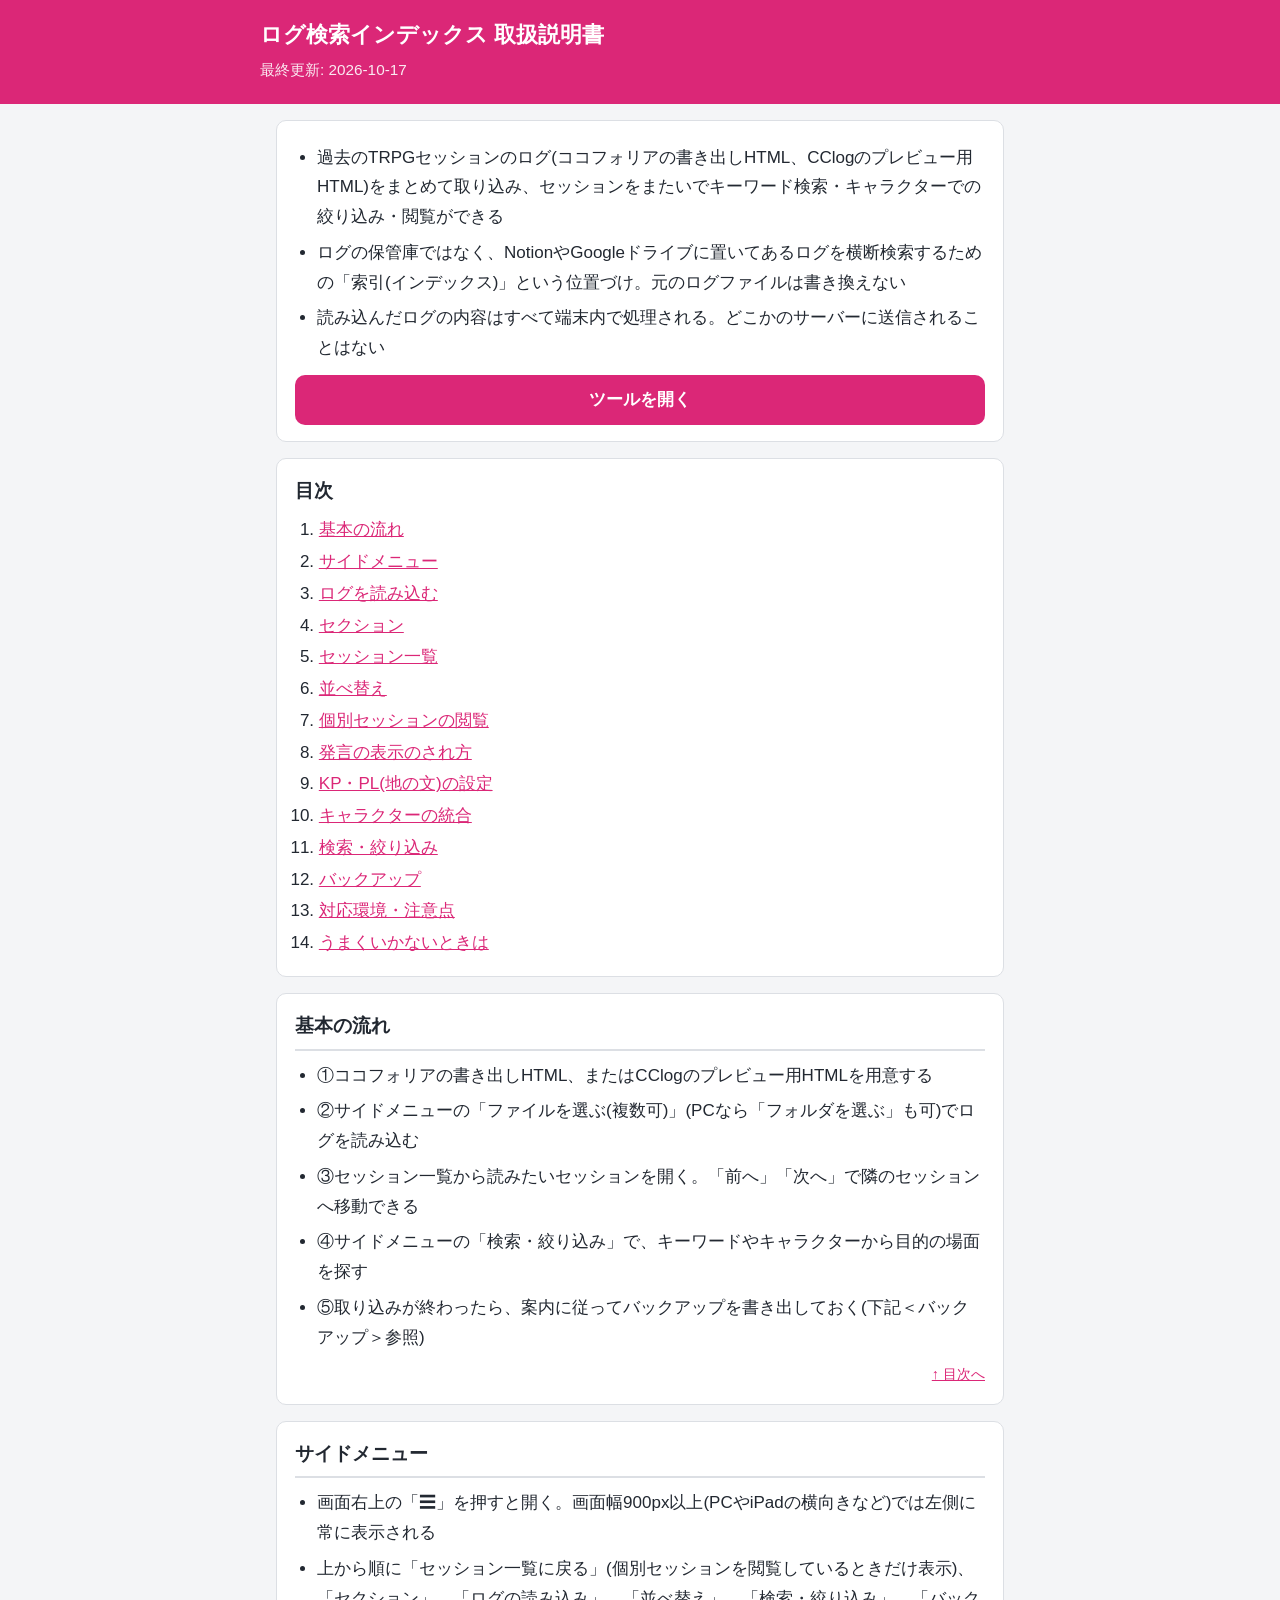
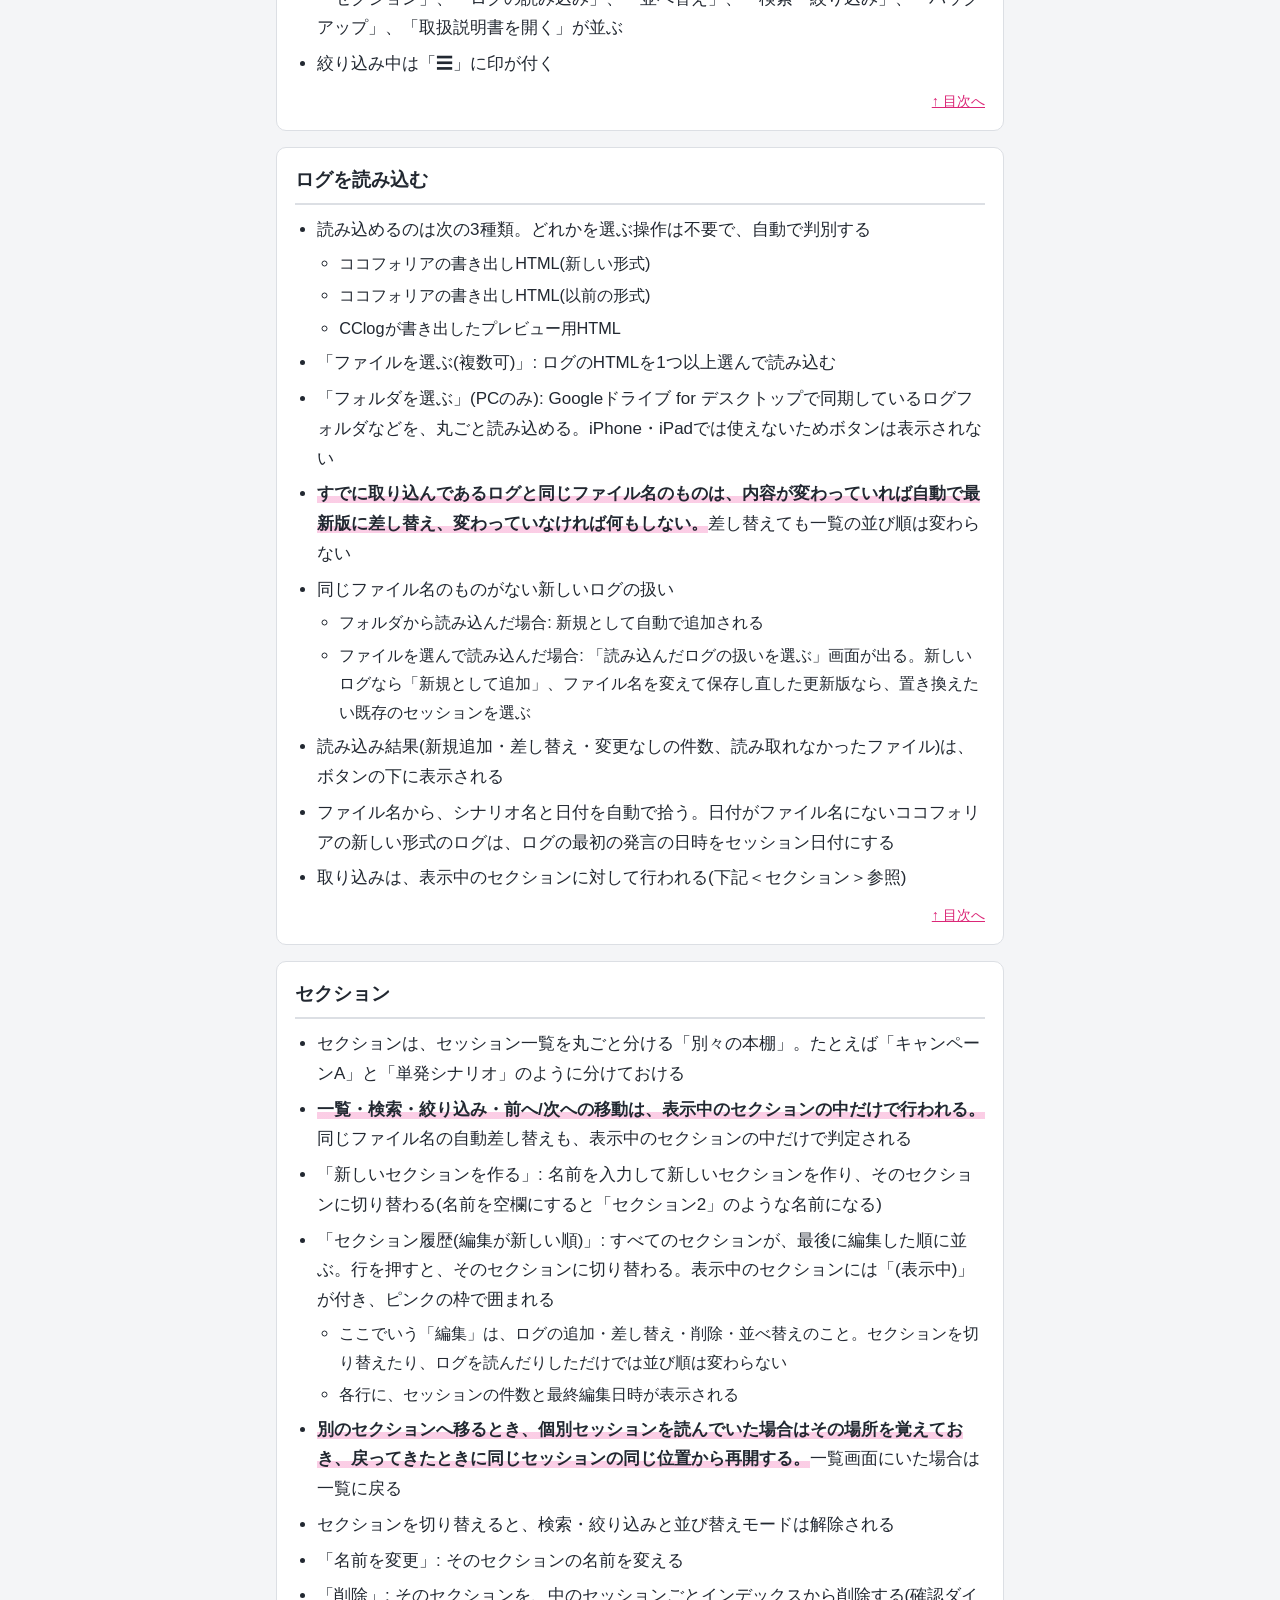
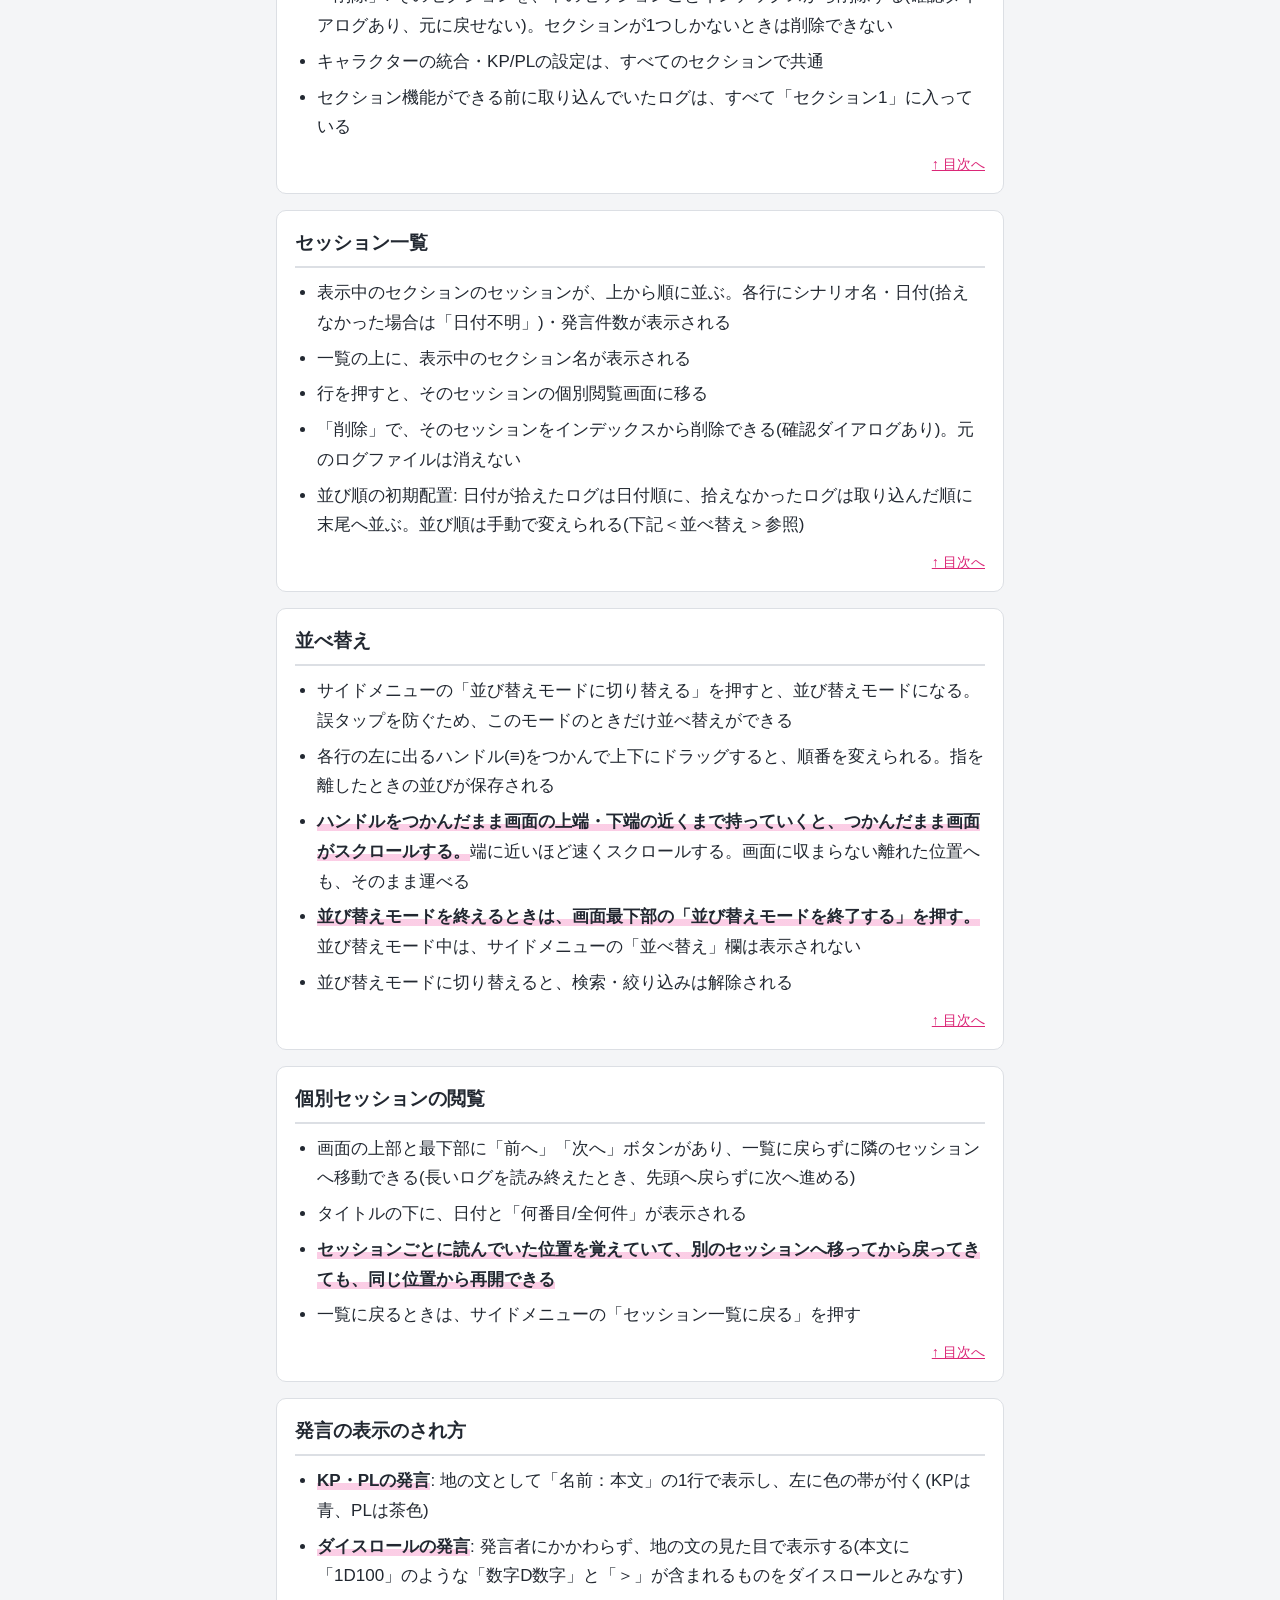
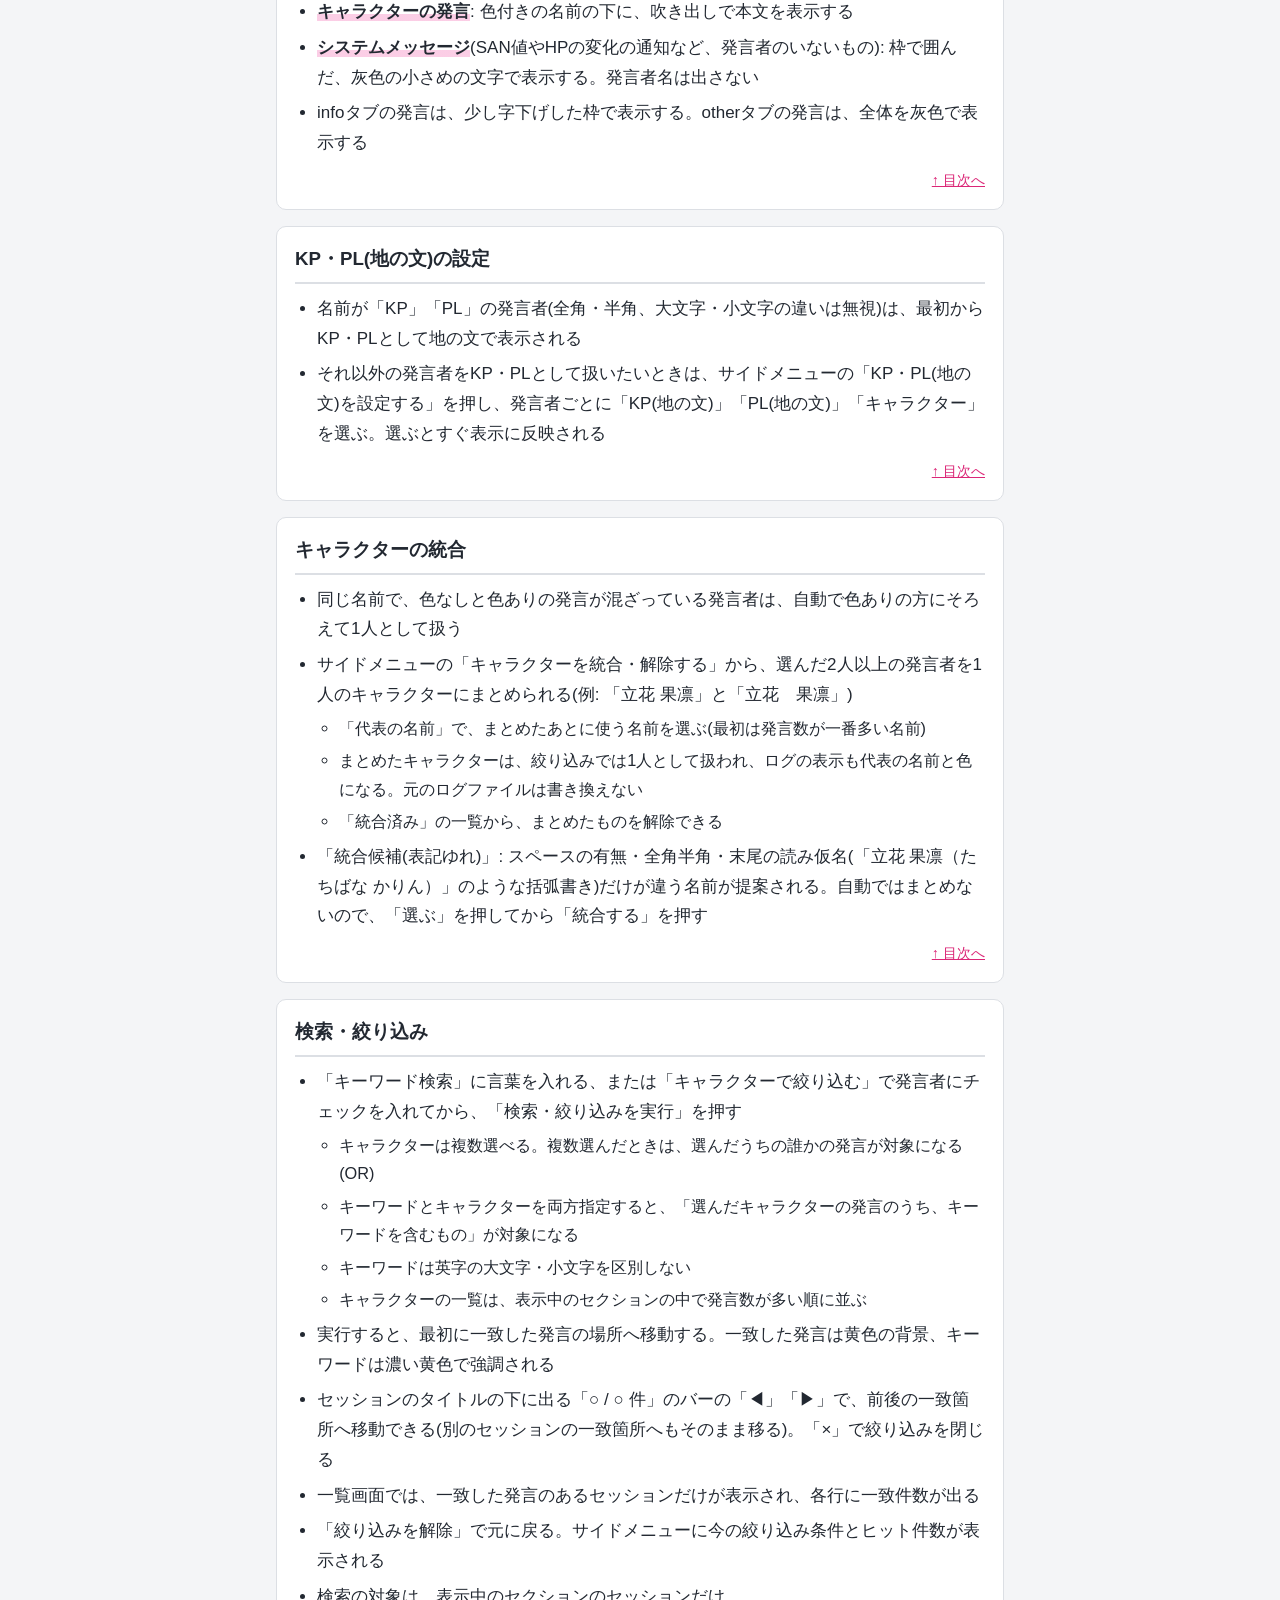
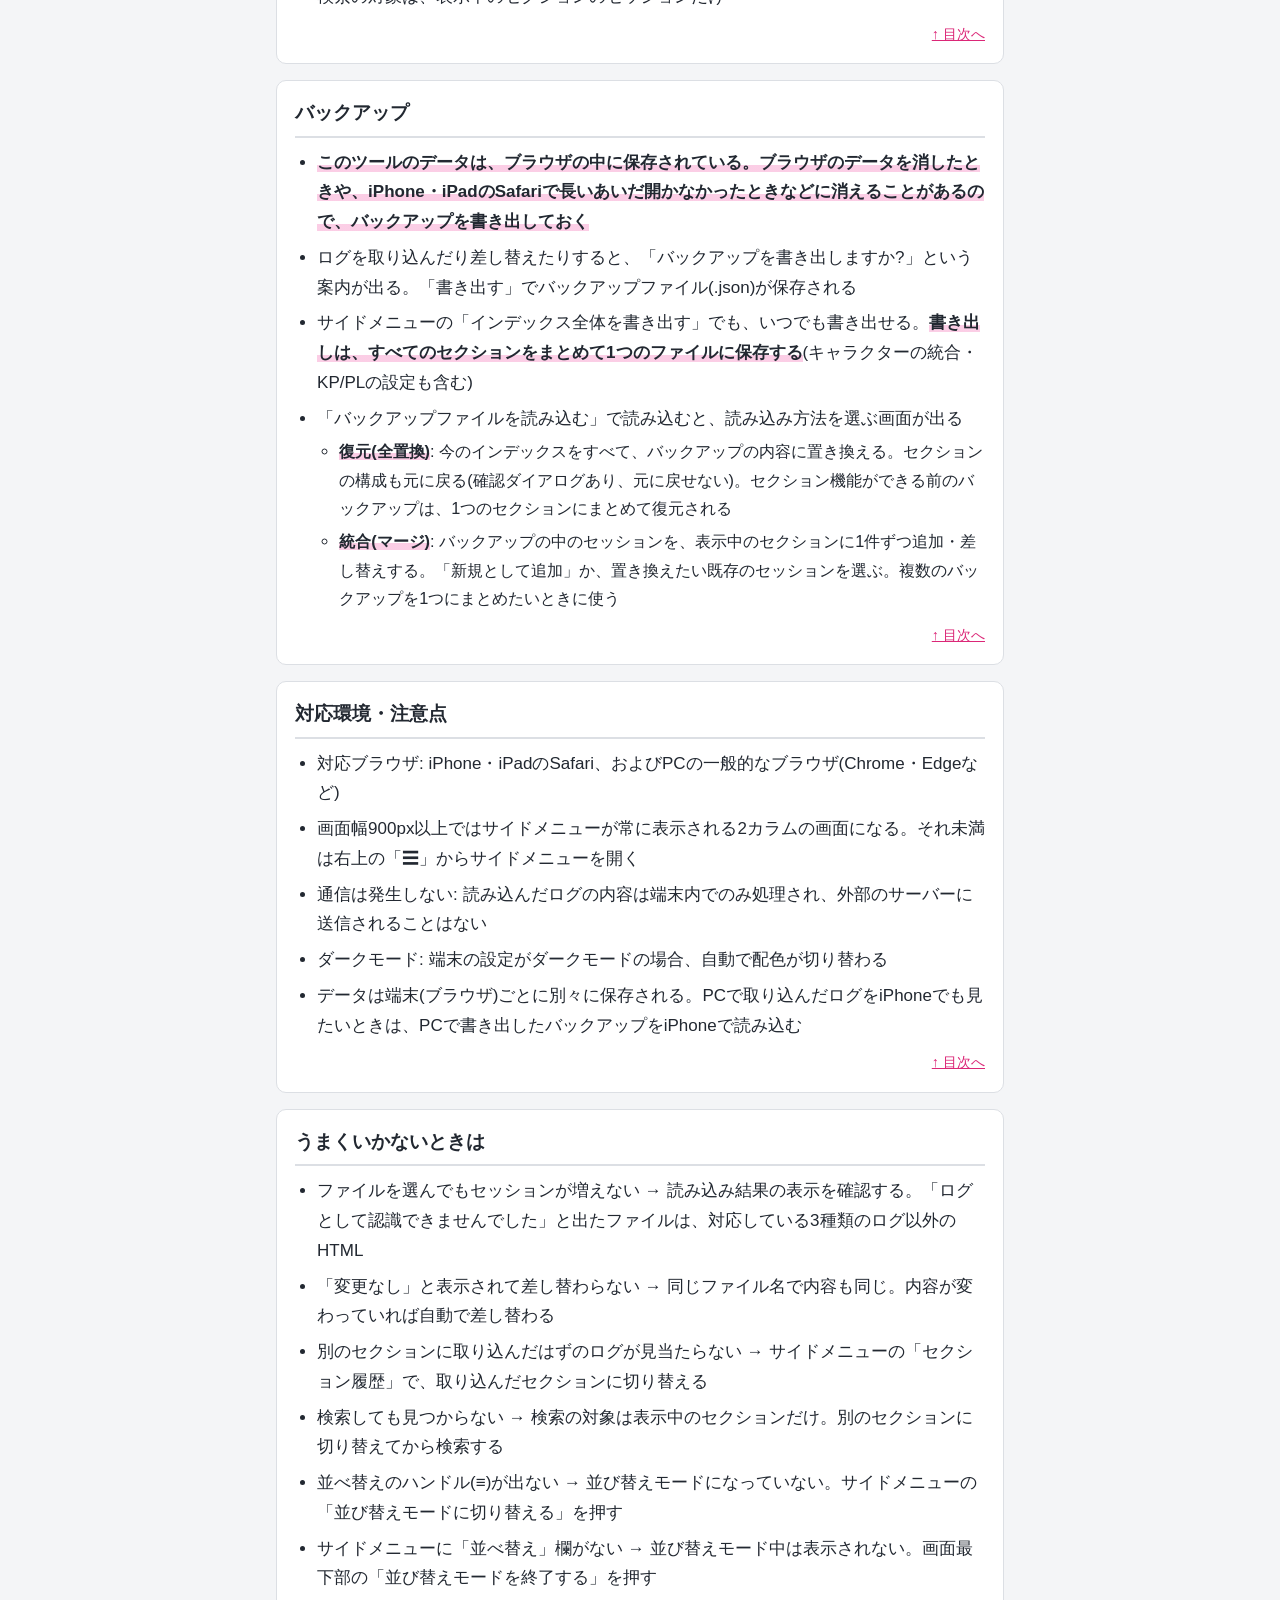
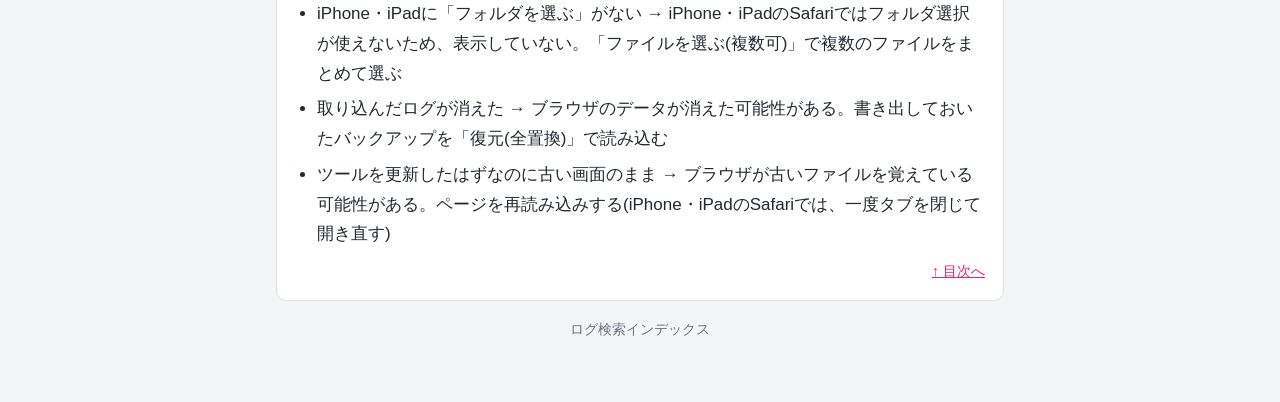
==== manual.html @ 2b106a30 "取扱説明書（manual.html）を追加しサイドメニュー最下部にリンク、ファイル選択ボタンをピンクに、並び替えのドラッグ中自動スクロールと最下部の終了ボタンを追加 Co-Authored-By: C" ====
<!DOCTYPE html>
<html lang="ja">
<head>
<meta charset="UTF-8" />
<meta name="viewport" content="width=device-width, initial-scale=1.0" />
<meta http-equiv="Content-Security-Policy" content="default-src 'none'; style-src 'unsafe-inline'; img-src 'self'; base-uri 'none'; form-action 'none'" />
<title>ログ検索インデックス 取扱説明書</title>
<style>
:root {
  --color-bg: #f4f5f7;
  --color-surface: #ffffff;
  --color-border: #dcdfe4;
  --color-text: #222831;
  --color-text-sub: #6b7280;
  --color-primary: #db2777;
  --color-code-bg: #eef0f3;
  --radius: 10px;
  font-size: 17px;
}
@media (prefers-color-scheme: dark) {
  :root {
    --color-bg: #16181d;
    --color-surface: #1f2229;
    --color-border: #33363d;
    --color-text: #e7e9ee;
    --color-text-sub: #9aa0aa;
    --color-primary: #f472b6;
    --color-code-bg: #2a2d35;
  }
  .app-header { background: #9d174d; }
  .open-tool { background: #be185d; }
}
* { box-sizing: border-box; }
html { scroll-behavior: smooth; }
body {
  margin: 0;
  background: var(--color-bg);
  color: var(--color-text);
  font-family: -apple-system, BlinkMacSystemFont, "Hiragino Sans", "Yu Gothic UI", sans-serif;
  line-height: 1.75;
  -webkit-text-size-adjust: 100%;
}
.app-header { background: #db2777; color: #fff; padding: 20px 16px; }
.app-header__inner { max-width: 760px; margin: 0 auto; }
.app-header h1 { margin: 0; font-size: 1.3rem; line-height: 1.4; }
.app-header p { margin: 6px 0 0; font-size: 0.9rem; opacity: 0.9; }
main { max-width: 760px; margin: 0 auto; padding: 16px 16px 60px; }
.card {
  background: var(--color-surface);
  border: 1px solid var(--color-border);
  border-radius: var(--radius);
  padding: 16px 18px;
  margin-bottom: 16px;
}
.open-tool {
  display: flex; align-items: center; justify-content: center;
  min-height: 48px; margin-top: 12px; padding: 10px 16px;
  border-radius: var(--radius); background: #db2777; color: #fff;
  font-weight: 600; text-decoration: none;
}
.toc h2, .sec h2 { margin: 0 0 8px; font-size: 1.1rem; }
.toc ol { margin: 0; padding-left: 1.4em; }
.toc li { margin: 2px 0; }
.sec { scroll-margin-top: 12px; }
.sec h2 { padding-bottom: 6px; border-bottom: 2px solid var(--color-border); margin-bottom: 10px; }
ul { margin: 0; padding-left: 1.3em; }
li { margin: 6px 0; }
li li { margin: 4px 0; font-size: 0.96em; }
p { margin: 0 0 8px; }
a { color: var(--color-primary); word-break: break-all; }
strong { background: linear-gradient(transparent 62%, rgba(244, 114, 182, 0.35) 62%); }
.to-top { display: block; text-align: right; font-size: 0.85rem; margin-top: 10px; }
footer { text-align: center; color: var(--color-text-sub); font-size: 0.82rem; }
</style>
</head>
<body>

<header class="app-header">
  <div class="app-header__inner">
    <h1>ログ検索インデックス 取扱説明書</h1>
    <p>最終更新: 2026-10-17</p>
  </div>
</header>

<main id="top">
  <div class="card">
    <ul><li>過去のTRPGセッションのログ(ココフォリアの書き出しHTML、CClogのプレビュー用HTML)をまとめて取り込み、セッションをまたいでキーワード検索・キャラクターでの絞り込み・閲覧ができる</li><li>ログの保管庫ではなく、NotionやGoogleドライブに置いてあるログを横断検索するための「索引(インデックス)」という位置づけ。元のログファイルは書き換えない</li><li>読み込んだログの内容はすべて端末内で処理される。どこかのサーバーに送信されることはない</li></ul>
    <a class="open-tool" href="./">ツールを開く</a>
  </div>

  <nav class="card toc" aria-label="目次">
    <h2>目次</h2>
    <ol><li><a href="#sec-1">基本の流れ</a></li><li><a href="#sec-2">サイドメニュー</a></li><li><a href="#sec-3">ログを読み込む</a></li><li><a href="#sec-4">セクション</a></li><li><a href="#sec-5">セッション一覧</a></li><li><a href="#sec-6">並べ替え</a></li><li><a href="#sec-7">個別セッションの閲覧</a></li><li><a href="#sec-8">発言の表示のされ方</a></li><li><a href="#sec-9">KP・PL(地の文)の設定</a></li><li><a href="#sec-10">キャラクターの統合</a></li><li><a href="#sec-11">検索・絞り込み</a></li><li><a href="#sec-12">バックアップ</a></li><li><a href="#sec-13">対応環境・注意点</a></li><li><a href="#sec-14">うまくいかないときは</a></li></ol>
  </nav>

  <section class="card sec" id="sec-1"><h2>基本の流れ</h2><ul><li>①ココフォリアの書き出しHTML、またはCClogのプレビュー用HTMLを用意する</li><li>②サイドメニューの「ファイルを選ぶ(複数可)」(PCなら「フォルダを選ぶ」も可)でログを読み込む</li><li>③セッション一覧から読みたいセッションを開く。「前へ」「次へ」で隣のセッションへ移動できる</li><li>④サイドメニューの「検索・絞り込み」で、キーワードやキャラクターから目的の場面を探す</li><li>⑤取り込みが終わったら、案内に従ってバックアップを書き出しておく(下記＜バックアップ＞参照)</li></ul><a class="to-top" href="#top">↑ 目次へ</a></section>
<section class="card sec" id="sec-2"><h2>サイドメニュー</h2><ul><li>画面右上の「☰」を押すと開く。画面幅900px以上(PCやiPadの横向きなど)では左側に常に表示される</li><li>上から順に「セッション一覧に戻る」(個別セッションを閲覧しているときだけ表示)、「セクション」、「ログの読み込み」、「並べ替え」、「検索・絞り込み」、「バックアップ」、「取扱説明書を開く」が並ぶ</li><li>絞り込み中は「☰」に印が付く</li></ul><a class="to-top" href="#top">↑ 目次へ</a></section>
<section class="card sec" id="sec-3"><h2>ログを読み込む</h2><ul><li>読み込めるのは次の3種類。どれかを選ぶ操作は不要で、自動で判別する<ul><li>ココフォリアの書き出しHTML(新しい形式)</li><li>ココフォリアの書き出しHTML(以前の形式)</li><li>CClogが書き出したプレビュー用HTML</li></ul></li><li>「ファイルを選ぶ(複数可)」: ログのHTMLを1つ以上選んで読み込む</li><li>「フォルダを選ぶ」(PCのみ): Googleドライブ for デスクトップで同期しているログフォルダなどを、丸ごと読み込める。iPhone・iPadでは使えないためボタンは表示されない</li><li><strong>すでに取り込んであるログと同じファイル名のものは、内容が変わっていれば自動で最新版に差し替え、変わっていなければ何もしない。</strong>差し替えても一覧の並び順は変わらない</li><li>同じファイル名のものがない新しいログの扱い<ul><li>フォルダから読み込んだ場合: 新規として自動で追加される</li><li>ファイルを選んで読み込んだ場合: 「読み込んだログの扱いを選ぶ」画面が出る。新しいログなら「新規として追加」、ファイル名を変えて保存し直した更新版なら、置き換えたい既存のセッションを選ぶ</li></ul></li><li>読み込み結果(新規追加・差し替え・変更なしの件数、読み取れなかったファイル)は、ボタンの下に表示される</li><li>ファイル名から、シナリオ名と日付を自動で拾う。日付がファイル名にないココフォリアの新しい形式のログは、ログの最初の発言の日時をセッション日付にする</li><li>取り込みは、表示中のセクションに対して行われる(下記＜セクション＞参照)</li></ul><a class="to-top" href="#top">↑ 目次へ</a></section>
<section class="card sec" id="sec-4"><h2>セクション</h2><ul><li>セクションは、セッション一覧を丸ごと分ける「別々の本棚」。たとえば「キャンペーンA」と「単発シナリオ」のように分けておける</li><li><strong>一覧・検索・絞り込み・前へ/次への移動は、表示中のセクションの中だけで行われる。</strong>同じファイル名の自動差し替えも、表示中のセクションの中だけで判定される</li><li>「新しいセクションを作る」: 名前を入力して新しいセクションを作り、そのセクションに切り替わる(名前を空欄にすると「セクション2」のような名前になる)</li><li>「セクション履歴(編集が新しい順)」: すべてのセクションが、最後に編集した順に並ぶ。行を押すと、そのセクションに切り替わる。表示中のセクションには「(表示中)」が付き、ピンクの枠で囲まれる<ul><li>ここでいう「編集」は、ログの追加・差し替え・削除・並べ替えのこと。セクションを切り替えたり、ログを読んだりしただけでは並び順は変わらない</li><li>各行に、セッションの件数と最終編集日時が表示される</li></ul></li><li><strong>別のセクションへ移るとき、個別セッションを読んでいた場合はその場所を覚えておき、戻ってきたときに同じセッションの同じ位置から再開する。</strong>一覧画面にいた場合は一覧に戻る</li><li>セクションを切り替えると、検索・絞り込みと並び替えモードは解除される</li><li>「名前を変更」: そのセクションの名前を変える</li><li>「削除」: そのセクションを、中のセッションごとインデックスから削除する(確認ダイアログあり、元に戻せない)。セクションが1つしかないときは削除できない</li><li>キャラクターの統合・KP/PLの設定は、すべてのセクションで共通</li><li>セクション機能ができる前に取り込んでいたログは、すべて「セクション1」に入っている</li></ul><a class="to-top" href="#top">↑ 目次へ</a></section>
<section class="card sec" id="sec-5"><h2>セッション一覧</h2><ul><li>表示中のセクションのセッションが、上から順に並ぶ。各行にシナリオ名・日付(拾えなかった場合は「日付不明」)・発言件数が表示される</li><li>一覧の上に、表示中のセクション名が表示される</li><li>行を押すと、そのセッションの個別閲覧画面に移る</li><li>「削除」で、そのセッションをインデックスから削除できる(確認ダイアログあり)。元のログファイルは消えない</li><li>並び順の初期配置: 日付が拾えたログは日付順に、拾えなかったログは取り込んだ順に末尾へ並ぶ。並び順は手動で変えられる(下記＜並べ替え＞参照)</li></ul><a class="to-top" href="#top">↑ 目次へ</a></section>
<section class="card sec" id="sec-6"><h2>並べ替え</h2><ul><li>サイドメニューの「並び替えモードに切り替える」を押すと、並び替えモードになる。誤タップを防ぐため、このモードのときだけ並べ替えができる</li><li>各行の左に出るハンドル(≡)をつかんで上下にドラッグすると、順番を変えられる。指を離したときの並びが保存される</li><li><strong>ハンドルをつかんだまま画面の上端・下端の近くまで持っていくと、つかんだまま画面がスクロールする。</strong>端に近いほど速くスクロールする。画面に収まらない離れた位置へも、そのまま運べる</li><li><strong>並び替えモードを終えるときは、画面最下部の「並び替えモードを終了する」を押す。</strong>並び替えモード中は、サイドメニューの「並べ替え」欄は表示されない</li><li>並び替えモードに切り替えると、検索・絞り込みは解除される</li></ul><a class="to-top" href="#top">↑ 目次へ</a></section>
<section class="card sec" id="sec-7"><h2>個別セッションの閲覧</h2><ul><li>画面の上部と最下部に「前へ」「次へ」ボタンがあり、一覧に戻らずに隣のセッションへ移動できる(長いログを読み終えたとき、先頭へ戻らずに次へ進める)</li><li>タイトルの下に、日付と「何番目/全何件」が表示される</li><li><strong>セッションごとに読んでいた位置を覚えていて、別のセッションへ移ってから戻ってきても、同じ位置から再開できる</strong></li><li>一覧に戻るときは、サイドメニューの「セッション一覧に戻る」を押す</li></ul><a class="to-top" href="#top">↑ 目次へ</a></section>
<section class="card sec" id="sec-8"><h2>発言の表示のされ方</h2><ul><li><strong>KP・PLの発言</strong>: 地の文として「名前：本文」の1行で表示し、左に色の帯が付く(KPは青、PLは茶色)</li><li><strong>ダイスロールの発言</strong>: 発言者にかかわらず、地の文の見た目で表示する(本文に「1D100」のような「数字D数字」と「＞」が含まれるものをダイスロールとみなす)</li><li><strong>キャラクターの発言</strong>: 色付きの名前の下に、吹き出しで本文を表示する</li><li><strong>システムメッセージ</strong>(SAN値やHPの変化の通知など、発言者のいないもの): 枠で囲んだ、灰色の小さめの文字で表示する。発言者名は出さない</li><li>infoタブの発言は、少し字下げした枠で表示する。otherタブの発言は、全体を灰色で表示する</li></ul><a class="to-top" href="#top">↑ 目次へ</a></section>
<section class="card sec" id="sec-9"><h2>KP・PL(地の文)の設定</h2><ul><li>名前が「KP」「PL」の発言者(全角・半角、大文字・小文字の違いは無視)は、最初からKP・PLとして地の文で表示される</li><li>それ以外の発言者をKP・PLとして扱いたいときは、サイドメニューの「KP・PL(地の文)を設定する」を押し、発言者ごとに「KP(地の文)」「PL(地の文)」「キャラクター」を選ぶ。選ぶとすぐ表示に反映される</li></ul><a class="to-top" href="#top">↑ 目次へ</a></section>
<section class="card sec" id="sec-10"><h2>キャラクターの統合</h2><ul><li>同じ名前で、色なしと色ありの発言が混ざっている発言者は、自動で色ありの方にそろえて1人として扱う</li><li>サイドメニューの「キャラクターを統合・解除する」から、選んだ2人以上の発言者を1人のキャラクターにまとめられる(例: 「立花 果凛」と「立花　果凛」)<ul><li>「代表の名前」で、まとめたあとに使う名前を選ぶ(最初は発言数が一番多い名前)</li><li>まとめたキャラクターは、絞り込みでは1人として扱われ、ログの表示も代表の名前と色になる。元のログファイルは書き換えない</li><li>「統合済み」の一覧から、まとめたものを解除できる</li></ul></li><li>「統合候補(表記ゆれ)」: スペースの有無・全角半角・末尾の読み仮名(「立花 果凛（たちばな かりん）」のような括弧書き)だけが違う名前が提案される。自動ではまとめないので、「選ぶ」を押してから「統合する」を押す</li></ul><a class="to-top" href="#top">↑ 目次へ</a></section>
<section class="card sec" id="sec-11"><h2>検索・絞り込み</h2><ul><li>「キーワード検索」に言葉を入れる、または「キャラクターで絞り込む」で発言者にチェックを入れてから、「検索・絞り込みを実行」を押す<ul><li>キャラクターは複数選べる。複数選んだときは、選んだうちの誰かの発言が対象になる(OR)</li><li>キーワードとキャラクターを両方指定すると、「選んだキャラクターの発言のうち、キーワードを含むもの」が対象になる</li><li>キーワードは英字の大文字・小文字を区別しない</li><li>キャラクターの一覧は、表示中のセクションの中で発言数が多い順に並ぶ</li></ul></li><li>実行すると、最初に一致した発言の場所へ移動する。一致した発言は黄色の背景、キーワードは濃い黄色で強調される</li><li>セッションのタイトルの下に出る「○ / ○ 件」のバーの「◀」「▶」で、前後の一致箇所へ移動できる(別のセッションの一致箇所へもそのまま移る)。「×」で絞り込みを閉じる</li><li>一覧画面では、一致した発言のあるセッションだけが表示され、各行に一致件数が出る</li><li>「絞り込みを解除」で元に戻る。サイドメニューに今の絞り込み条件とヒット件数が表示される</li><li>検索の対象は、表示中のセクションのセッションだけ</li></ul><a class="to-top" href="#top">↑ 目次へ</a></section>
<section class="card sec" id="sec-12"><h2>バックアップ</h2><ul><li><strong>このツールのデータは、ブラウザの中に保存されている。ブラウザのデータを消したときや、iPhone・iPadのSafariで長いあいだ開かなかったときなどに消えることがあるので、バックアップを書き出しておく</strong></li><li>ログを取り込んだり差し替えたりすると、「バックアップを書き出しますか?」という案内が出る。「書き出す」でバックアップファイル(.json)が保存される</li><li>サイドメニューの「インデックス全体を書き出す」でも、いつでも書き出せる。<strong>書き出しは、すべてのセクションをまとめて1つのファイルに保存する</strong>(キャラクターの統合・KP/PLの設定も含む)</li><li>「バックアップファイルを読み込む」で読み込むと、読み込み方法を選ぶ画面が出る<ul><li><strong>復元(全置換)</strong>: 今のインデックスをすべて、バックアップの内容に置き換える。セクションの構成も元に戻る(確認ダイアログあり、元に戻せない)。セクション機能ができる前のバックアップは、1つのセクションにまとめて復元される</li><li><strong>統合(マージ)</strong>: バックアップの中のセッションを、表示中のセクションに1件ずつ追加・差し替えする。「新規として追加」か、置き換えたい既存のセッションを選ぶ。複数のバックアップを1つにまとめたいときに使う</li></ul></li></ul><a class="to-top" href="#top">↑ 目次へ</a></section>
<section class="card sec" id="sec-13"><h2>対応環境・注意点</h2><ul><li>対応ブラウザ: iPhone・iPadのSafari、およびPCの一般的なブラウザ(Chrome・Edgeなど)</li><li>画面幅900px以上ではサイドメニューが常に表示される2カラムの画面になる。それ未満は右上の「☰」からサイドメニューを開く</li><li>通信は発生しない: 読み込んだログの内容は端末内でのみ処理され、外部のサーバーに送信されることはない</li><li>ダークモード: 端末の設定がダークモードの場合、自動で配色が切り替わる</li><li>データは端末(ブラウザ)ごとに別々に保存される。PCで取り込んだログをiPhoneでも見たいときは、PCで書き出したバックアップをiPhoneで読み込む</li></ul><a class="to-top" href="#top">↑ 目次へ</a></section>
<section class="card sec" id="sec-14"><h2>うまくいかないときは</h2><ul><li>ファイルを選んでもセッションが増えない → 読み込み結果の表示を確認する。「ログとして認識できませんでした」と出たファイルは、対応している3種類のログ以外のHTML</li><li>「変更なし」と表示されて差し替わらない → 同じファイル名で内容も同じ。内容が変わっていれば自動で差し替わる</li><li>別のセクションに取り込んだはずのログが見当たらない → サイドメニューの「セクション履歴」で、取り込んだセクションに切り替える</li><li>検索しても見つからない → 検索の対象は表示中のセクションだけ。別のセクションに切り替えてから検索する</li><li>並べ替えのハンドル(≡)が出ない → 並び替えモードになっていない。サイドメニューの「並び替えモードに切り替える」を押す</li><li>サイドメニューに「並べ替え」欄がない → 並び替えモード中は表示されない。画面最下部の「並び替えモードを終了する」を押す</li><li>iPhone・iPadに「フォルダを選ぶ」がない → iPhone・iPadのSafariではフォルダ選択が使えないため、表示していない。「ファイルを選ぶ(複数可)」で複数のファイルをまとめて選ぶ</li><li>取り込んだログが消えた → ブラウザのデータが消えた可能性がある。書き出しておいたバックアップを「復元(全置換)」で読み込む</li><li>ツールを更新したはずなのに古い画面のまま → ブラウザが古いファイルを覚えている可能性がある。ページを再読み込みする(iPhone・iPadのSafariでは、一度タブを閉じて開き直す)</li></ul><a class="to-top" href="#top">↑ 目次へ</a></section>

  <footer>ログ検索インデックス</footer>
</main>

</body>
</html>
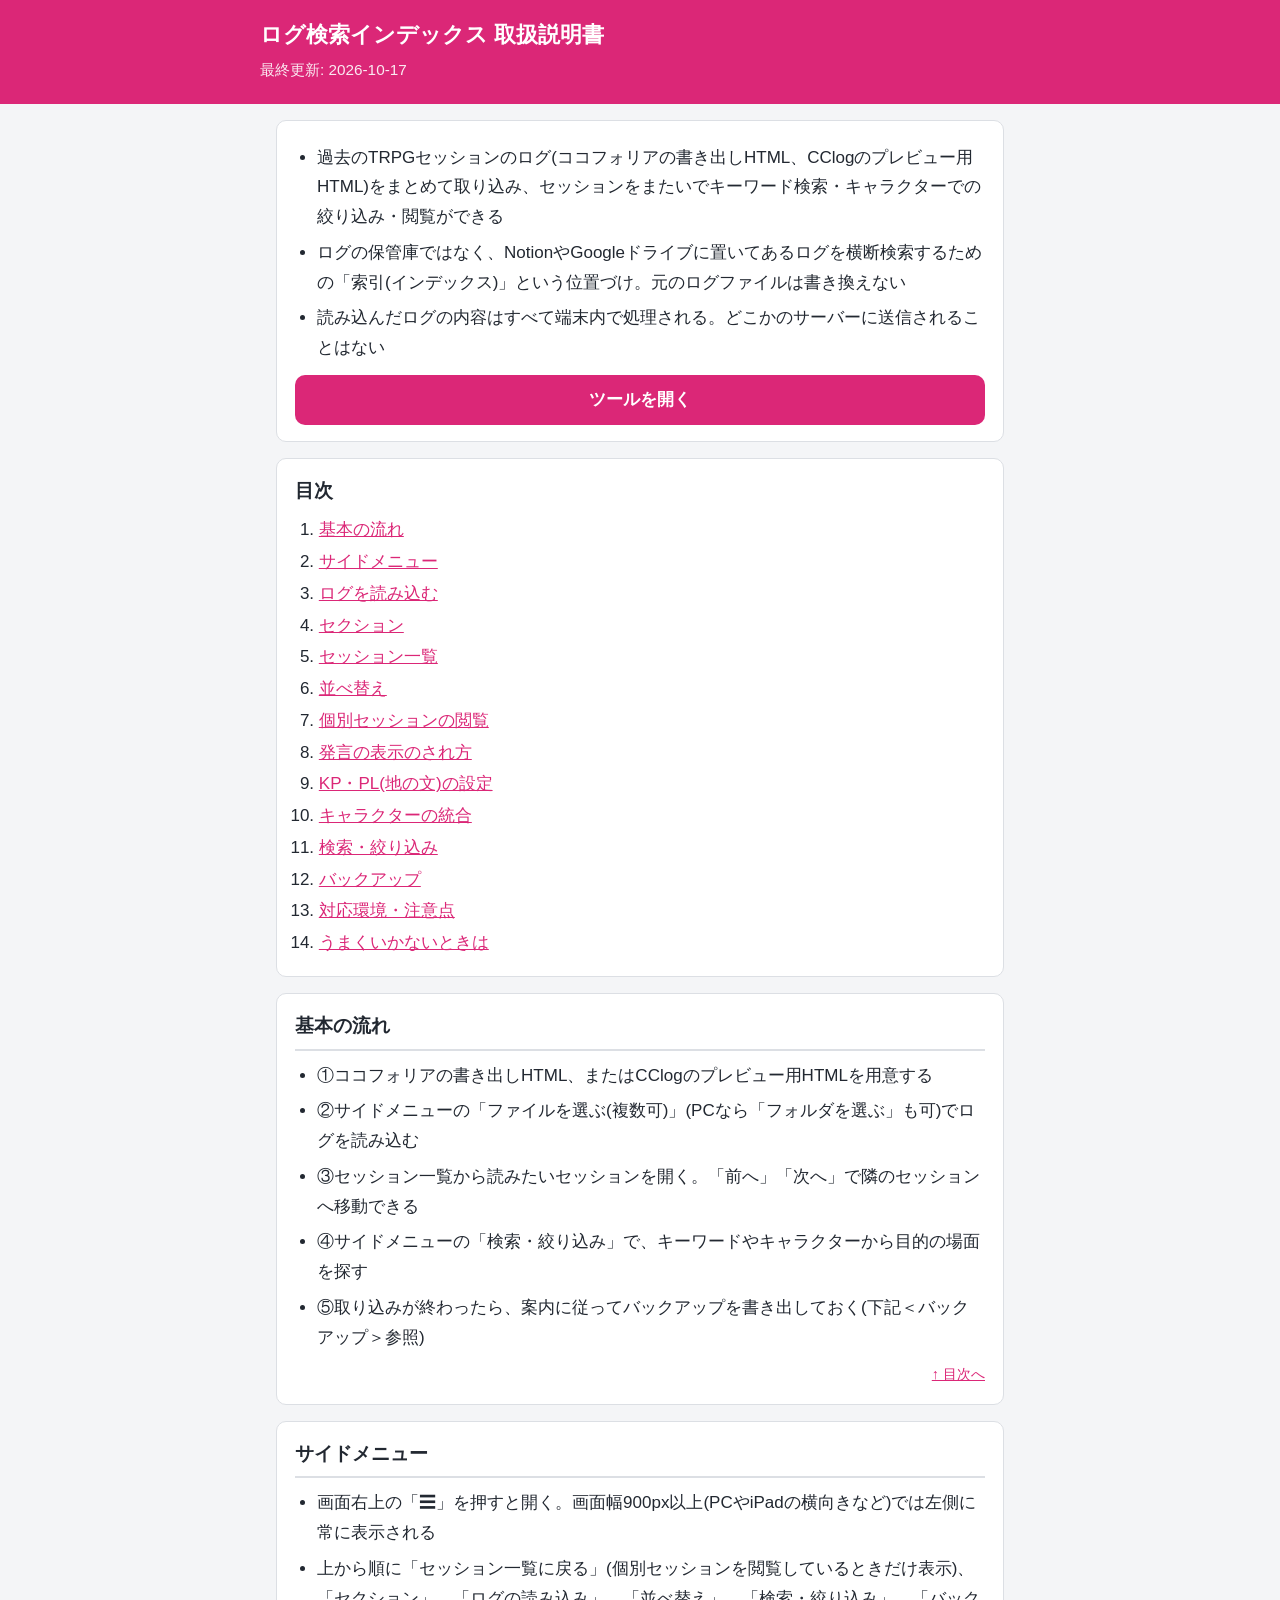
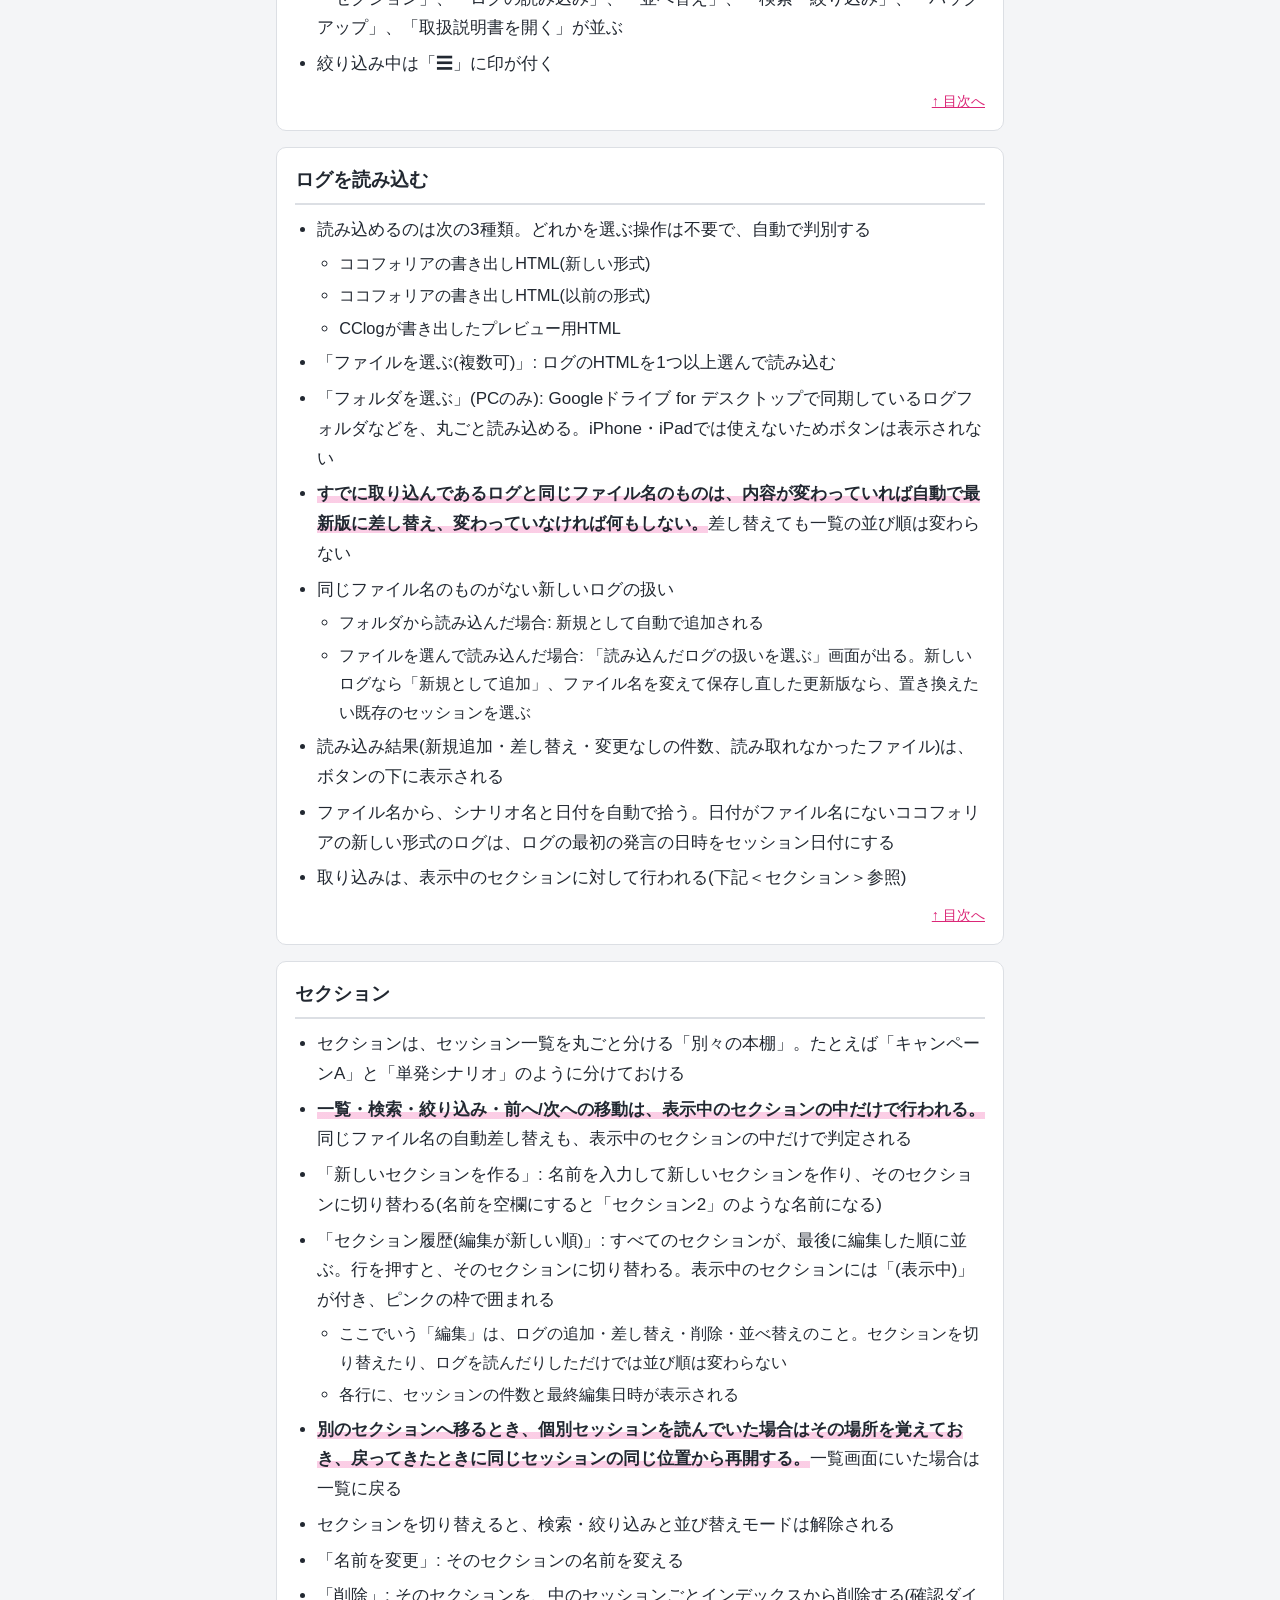
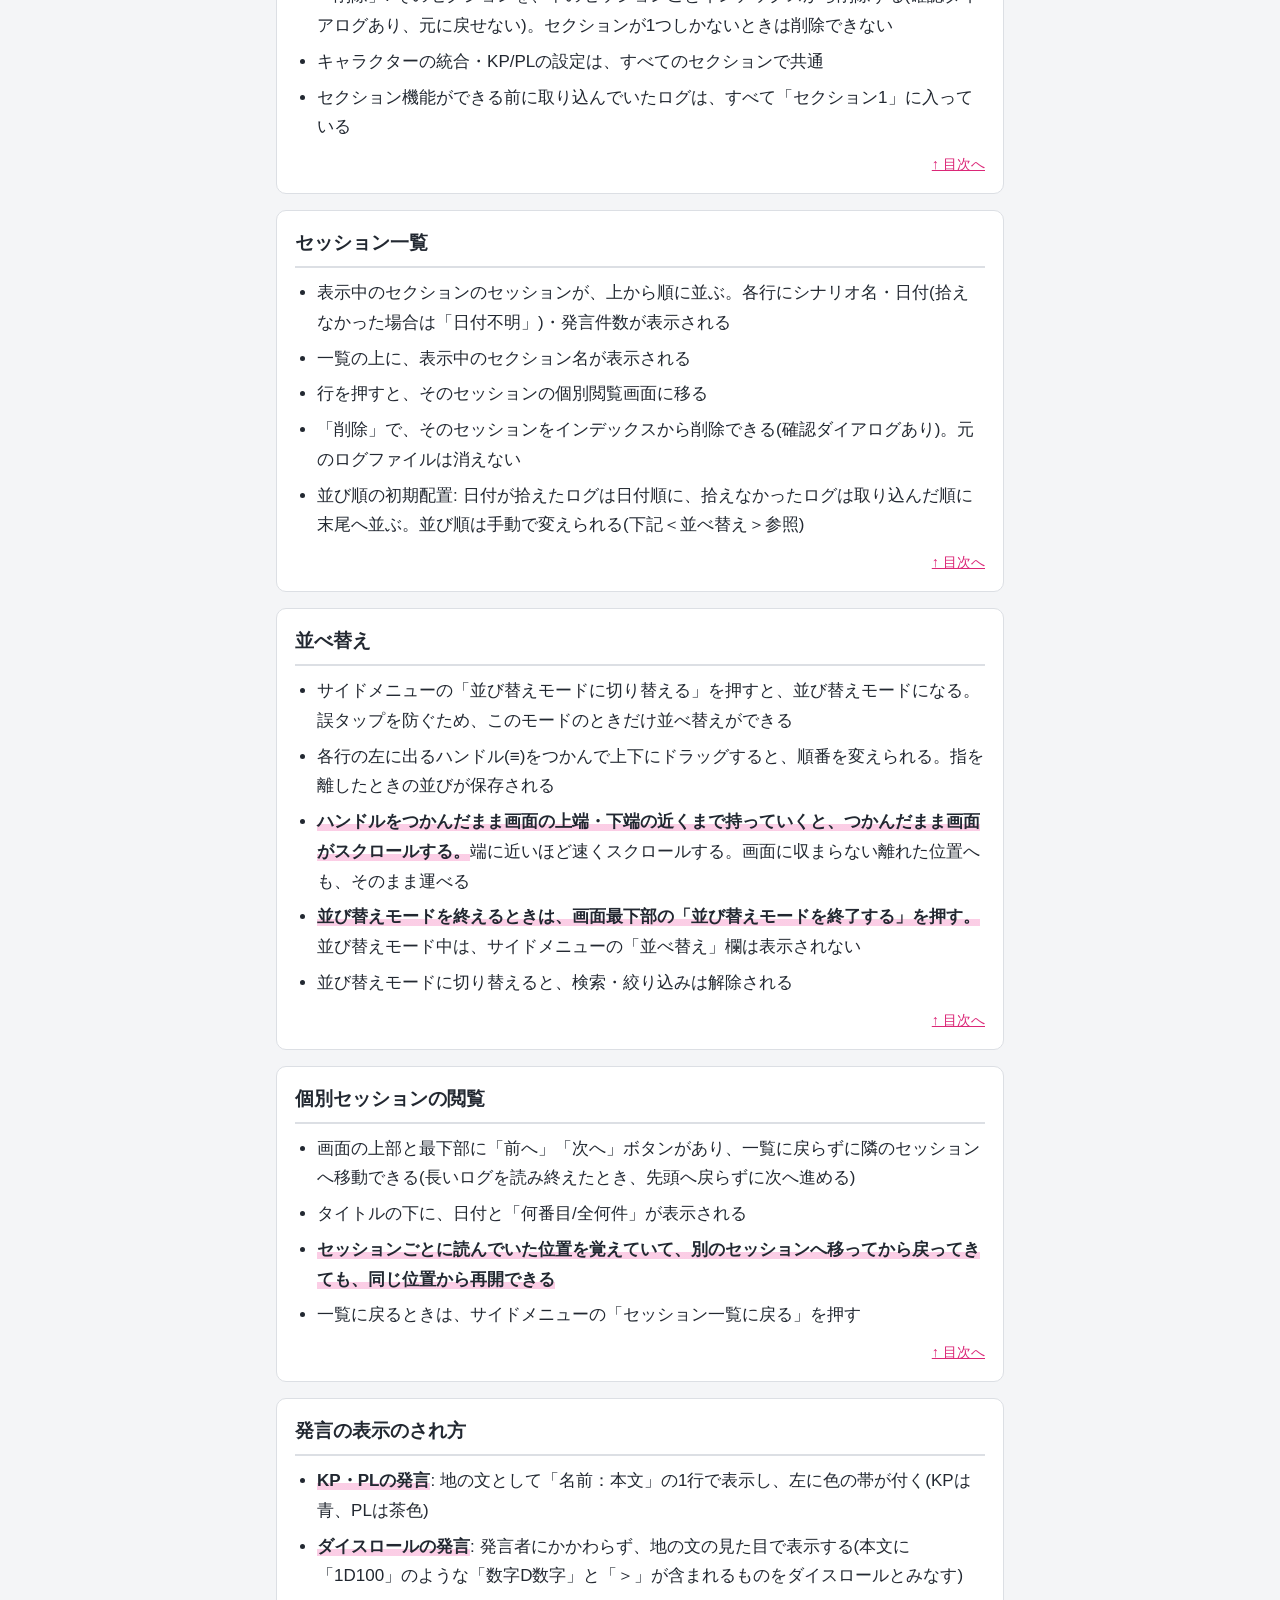
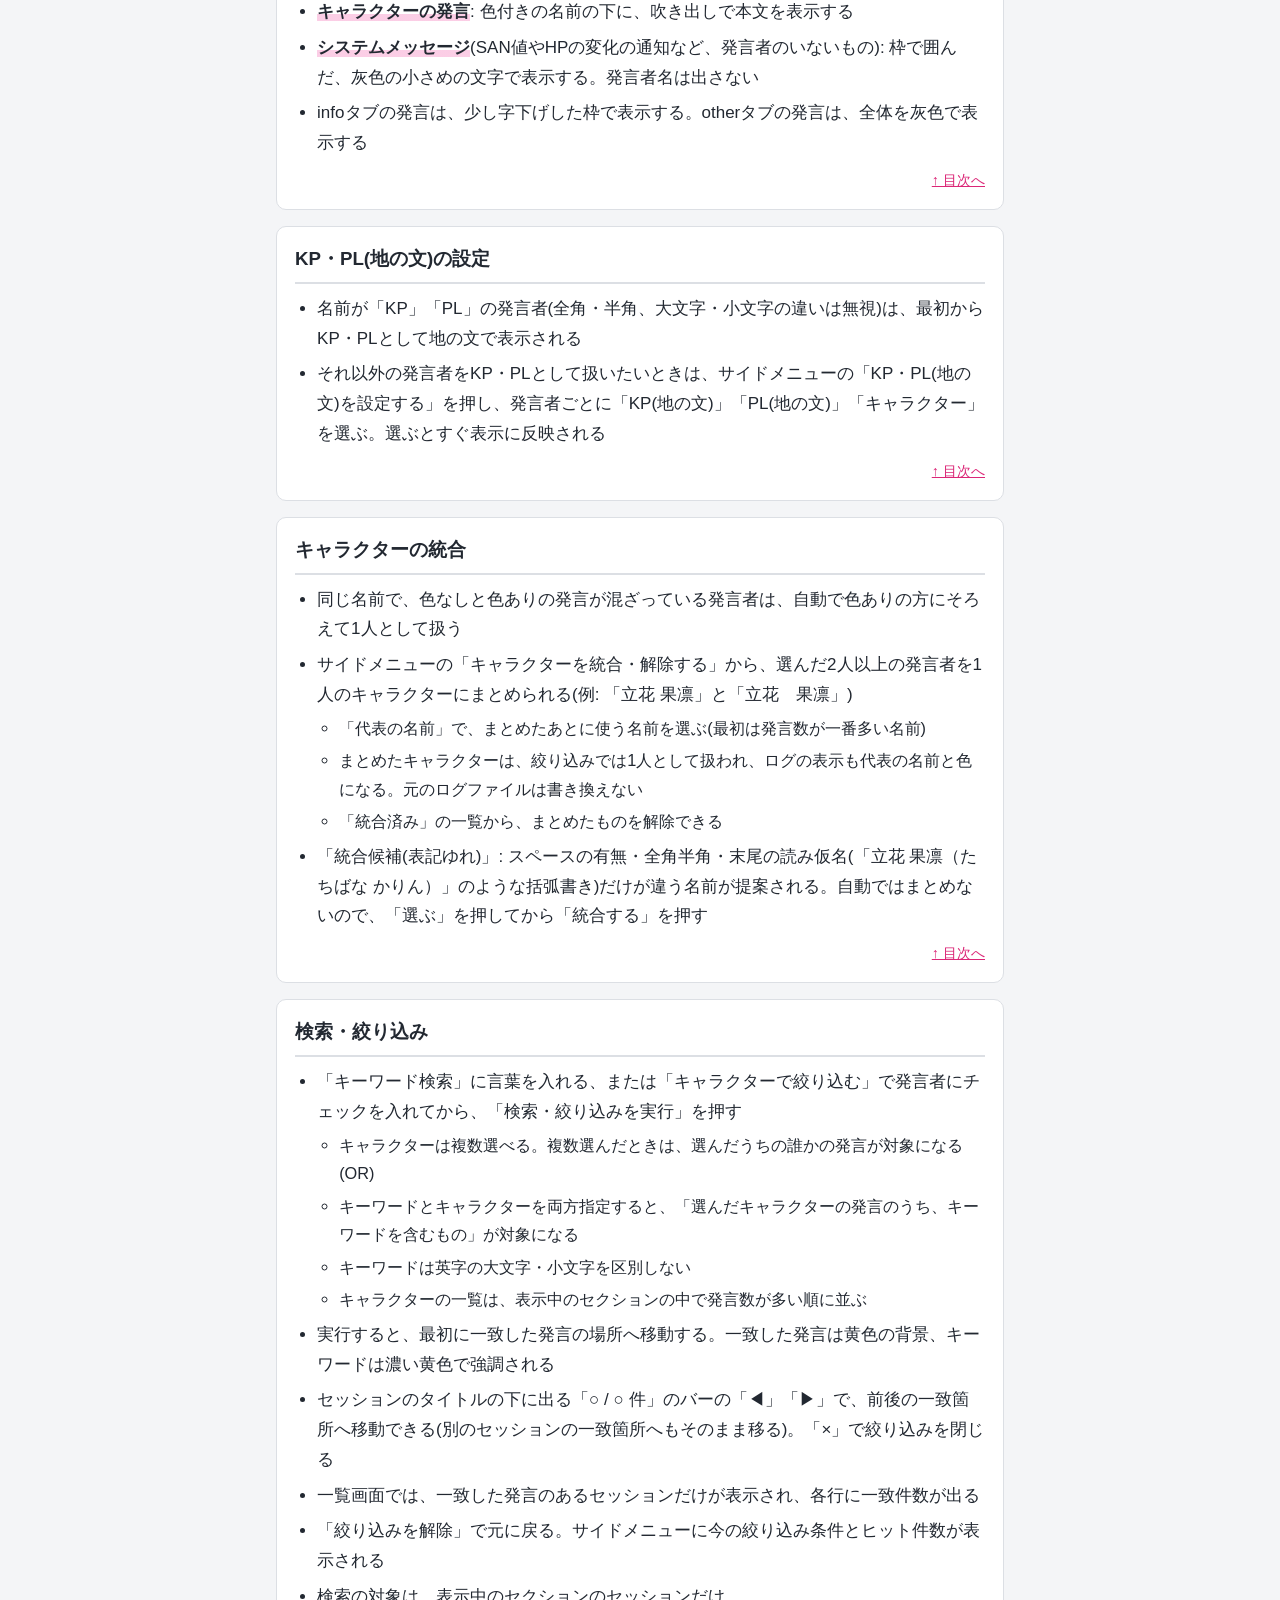
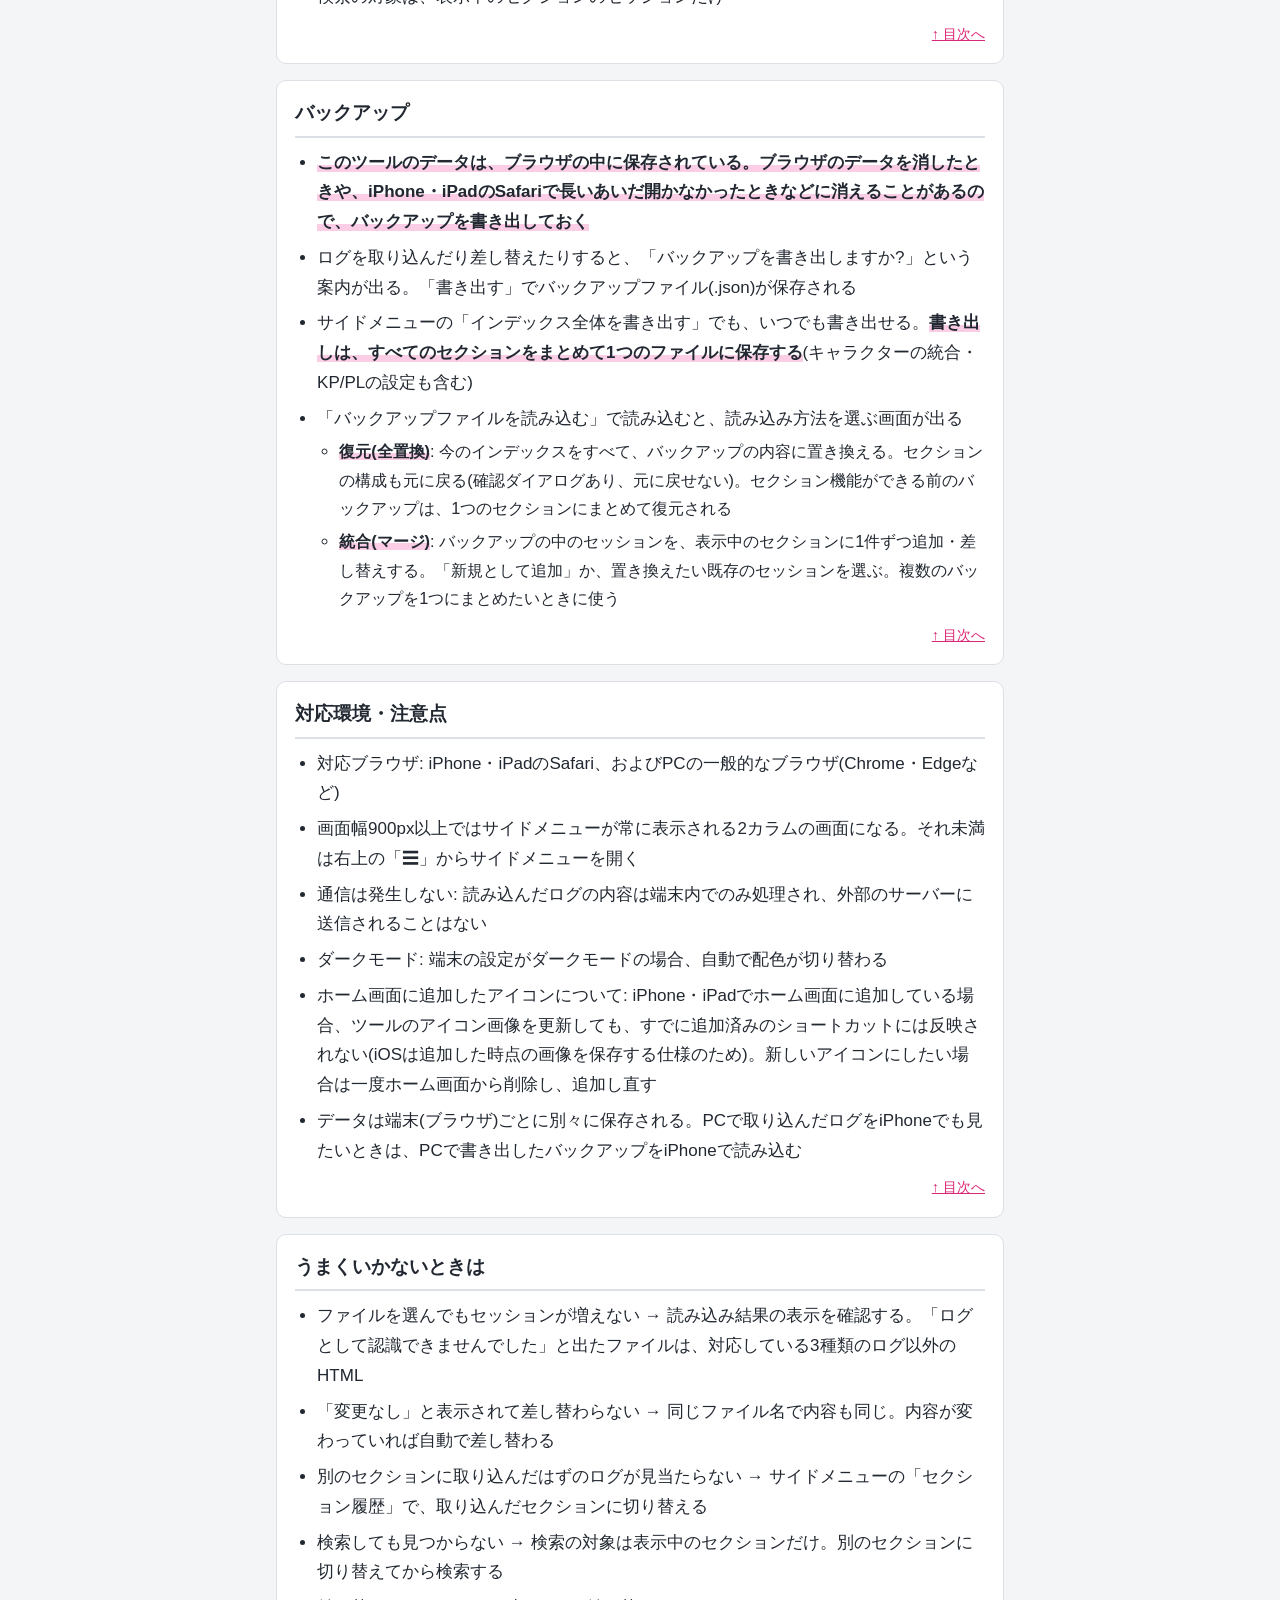
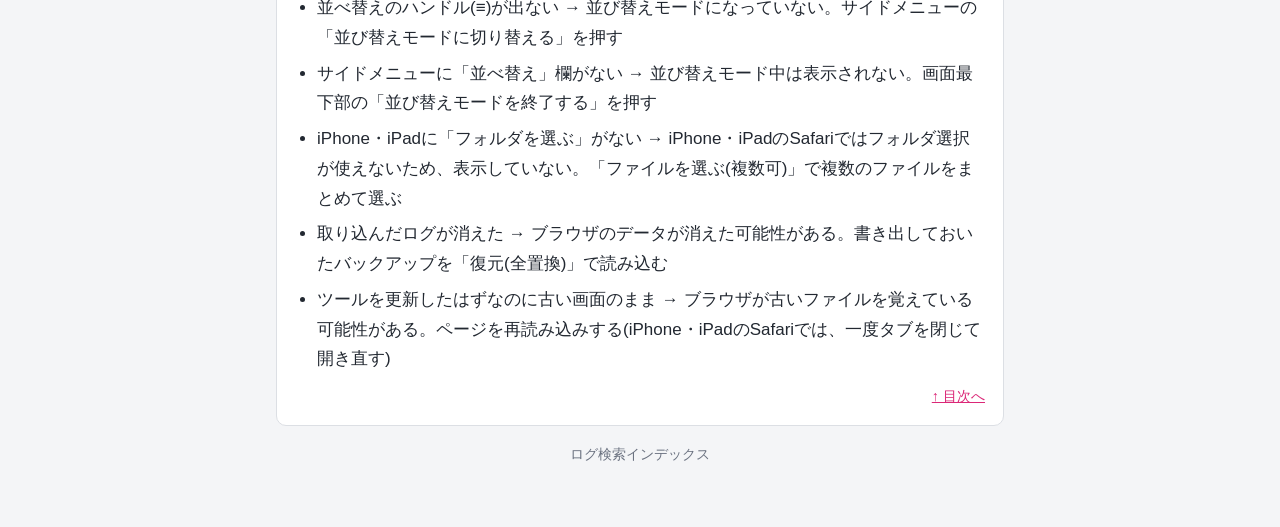
==== commit 6fdd7323: "取扱説明書の更新ルール（CLAUDE.md）を追加、取扱説明書にホーム画面アイコンの注意を追記 Co-Authored-By: Claude Opus 5.5 <noreply@anthropic.c" ====
--- a/manual.html
+++ b/manual.html
@@ -5,6 +5,8 @@
 <meta name="viewport" content="width=device-width, initial-scale=1.0" />
 <meta http-equiv="Content-Security-Policy" content="default-src 'none'; style-src 'unsafe-inline'; img-src 'self'; base-uri 'none'; form-action 'none'" />
 <title>ログ検索インデックス 取扱説明書</title>
+<link rel="icon" href="I.png" />
+<link rel="apple-touch-icon" href="I.png" />
 <style>
 :root {
   --color-bg: #f4f5f7;
@@ -105,7 +107,7 @@
 <section class="card sec" id="sec-10"><h2>キャラクターの統合</h2><ul><li>同じ名前で、色なしと色ありの発言が混ざっている発言者は、自動で色ありの方にそろえて1人として扱う</li><li>サイドメニューの「キャラクターを統合・解除する」から、選んだ2人以上の発言者を1人のキャラクターにまとめられる(例: 「立花 果凛」と「立花　果凛」)<ul><li>「代表の名前」で、まとめたあとに使う名前を選ぶ(最初は発言数が一番多い名前)</li><li>まとめたキャラクターは、絞り込みでは1人として扱われ、ログの表示も代表の名前と色になる。元のログファイルは書き換えない</li><li>「統合済み」の一覧から、まとめたものを解除できる</li></ul></li><li>「統合候補(表記ゆれ)」: スペースの有無・全角半角・末尾の読み仮名(「立花 果凛（たちばな かりん）」のような括弧書き)だけが違う名前が提案される。自動ではまとめないので、「選ぶ」を押してから「統合する」を押す</li></ul><a class="to-top" href="#top">↑ 目次へ</a></section>
 <section class="card sec" id="sec-11"><h2>検索・絞り込み</h2><ul><li>「キーワード検索」に言葉を入れる、または「キャラクターで絞り込む」で発言者にチェックを入れてから、「検索・絞り込みを実行」を押す<ul><li>キャラクターは複数選べる。複数選んだときは、選んだうちの誰かの発言が対象になる(OR)</li><li>キーワードとキャラクターを両方指定すると、「選んだキャラクターの発言のうち、キーワードを含むもの」が対象になる</li><li>キーワードは英字の大文字・小文字を区別しない</li><li>キャラクターの一覧は、表示中のセクションの中で発言数が多い順に並ぶ</li></ul></li><li>実行すると、最初に一致した発言の場所へ移動する。一致した発言は黄色の背景、キーワードは濃い黄色で強調される</li><li>セッションのタイトルの下に出る「○ / ○ 件」のバーの「◀」「▶」で、前後の一致箇所へ移動できる(別のセッションの一致箇所へもそのまま移る)。「×」で絞り込みを閉じる</li><li>一覧画面では、一致した発言のあるセッションだけが表示され、各行に一致件数が出る</li><li>「絞り込みを解除」で元に戻る。サイドメニューに今の絞り込み条件とヒット件数が表示される</li><li>検索の対象は、表示中のセクションのセッションだけ</li></ul><a class="to-top" href="#top">↑ 目次へ</a></section>
 <section class="card sec" id="sec-12"><h2>バックアップ</h2><ul><li><strong>このツールのデータは、ブラウザの中に保存されている。ブラウザのデータを消したときや、iPhone・iPadのSafariで長いあいだ開かなかったときなどに消えることがあるので、バックアップを書き出しておく</strong></li><li>ログを取り込んだり差し替えたりすると、「バックアップを書き出しますか?」という案内が出る。「書き出す」でバックアップファイル(.json)が保存される</li><li>サイドメニューの「インデックス全体を書き出す」でも、いつでも書き出せる。<strong>書き出しは、すべてのセクションをまとめて1つのファイルに保存する</strong>(キャラクターの統合・KP/PLの設定も含む)</li><li>「バックアップファイルを読み込む」で読み込むと、読み込み方法を選ぶ画面が出る<ul><li><strong>復元(全置換)</strong>: 今のインデックスをすべて、バックアップの内容に置き換える。セクションの構成も元に戻る(確認ダイアログあり、元に戻せない)。セクション機能ができる前のバックアップは、1つのセクションにまとめて復元される</li><li><strong>統合(マージ)</strong>: バックアップの中のセッションを、表示中のセクションに1件ずつ追加・差し替えする。「新規として追加」か、置き換えたい既存のセッションを選ぶ。複数のバックアップを1つにまとめたいときに使う</li></ul></li></ul><a class="to-top" href="#top">↑ 目次へ</a></section>
-<section class="card sec" id="sec-13"><h2>対応環境・注意点</h2><ul><li>対応ブラウザ: iPhone・iPadのSafari、およびPCの一般的なブラウザ(Chrome・Edgeなど)</li><li>画面幅900px以上ではサイドメニューが常に表示される2カラムの画面になる。それ未満は右上の「☰」からサイドメニューを開く</li><li>通信は発生しない: 読み込んだログの内容は端末内でのみ処理され、外部のサーバーに送信されることはない</li><li>ダークモード: 端末の設定がダークモードの場合、自動で配色が切り替わる</li><li>データは端末(ブラウザ)ごとに別々に保存される。PCで取り込んだログをiPhoneでも見たいときは、PCで書き出したバックアップをiPhoneで読み込む</li></ul><a class="to-top" href="#top">↑ 目次へ</a></section>
+<section class="card sec" id="sec-13"><h2>対応環境・注意点</h2><ul><li>対応ブラウザ: iPhone・iPadのSafari、およびPCの一般的なブラウザ(Chrome・Edgeなど)</li><li>画面幅900px以上ではサイドメニューが常に表示される2カラムの画面になる。それ未満は右上の「☰」からサイドメニューを開く</li><li>通信は発生しない: 読み込んだログの内容は端末内でのみ処理され、外部のサーバーに送信されることはない</li><li>ダークモード: 端末の設定がダークモードの場合、自動で配色が切り替わる</li><li>ホーム画面に追加したアイコンについて: iPhone・iPadでホーム画面に追加している場合、ツールのアイコン画像を更新しても、すでに追加済みのショートカットには反映されない(iOSは追加した時点の画像を保存する仕様のため)。新しいアイコンにしたい場合は一度ホーム画面から削除し、追加し直す</li><li>データは端末(ブラウザ)ごとに別々に保存される。PCで取り込んだログをiPhoneでも見たいときは、PCで書き出したバックアップをiPhoneで読み込む</li></ul><a class="to-top" href="#top">↑ 目次へ</a></section>
 <section class="card sec" id="sec-14"><h2>うまくいかないときは</h2><ul><li>ファイルを選んでもセッションが増えない → 読み込み結果の表示を確認する。「ログとして認識できませんでした」と出たファイルは、対応している3種類のログ以外のHTML</li><li>「変更なし」と表示されて差し替わらない → 同じファイル名で内容も同じ。内容が変わっていれば自動で差し替わる</li><li>別のセクションに取り込んだはずのログが見当たらない → サイドメニューの「セクション履歴」で、取り込んだセクションに切り替える</li><li>検索しても見つからない → 検索の対象は表示中のセクションだけ。別のセクションに切り替えてから検索する</li><li>並べ替えのハンドル(≡)が出ない → 並び替えモードになっていない。サイドメニューの「並び替えモードに切り替える」を押す</li><li>サイドメニューに「並べ替え」欄がない → 並び替えモード中は表示されない。画面最下部の「並び替えモードを終了する」を押す</li><li>iPhone・iPadに「フォルダを選ぶ」がない → iPhone・iPadのSafariではフォルダ選択が使えないため、表示していない。「ファイルを選ぶ(複数可)」で複数のファイルをまとめて選ぶ</li><li>取り込んだログが消えた → ブラウザのデータが消えた可能性がある。書き出しておいたバックアップを「復元(全置換)」で読み込む</li><li>ツールを更新したはずなのに古い画面のまま → ブラウザが古いファイルを覚えている可能性がある。ページを再読み込みする(iPhone・iPadのSafariでは、一度タブを閉じて開き直す)</li></ul><a class="to-top" href="#top">↑ 目次へ</a></section>
 
   <footer>ログ検索インデックス</footer>
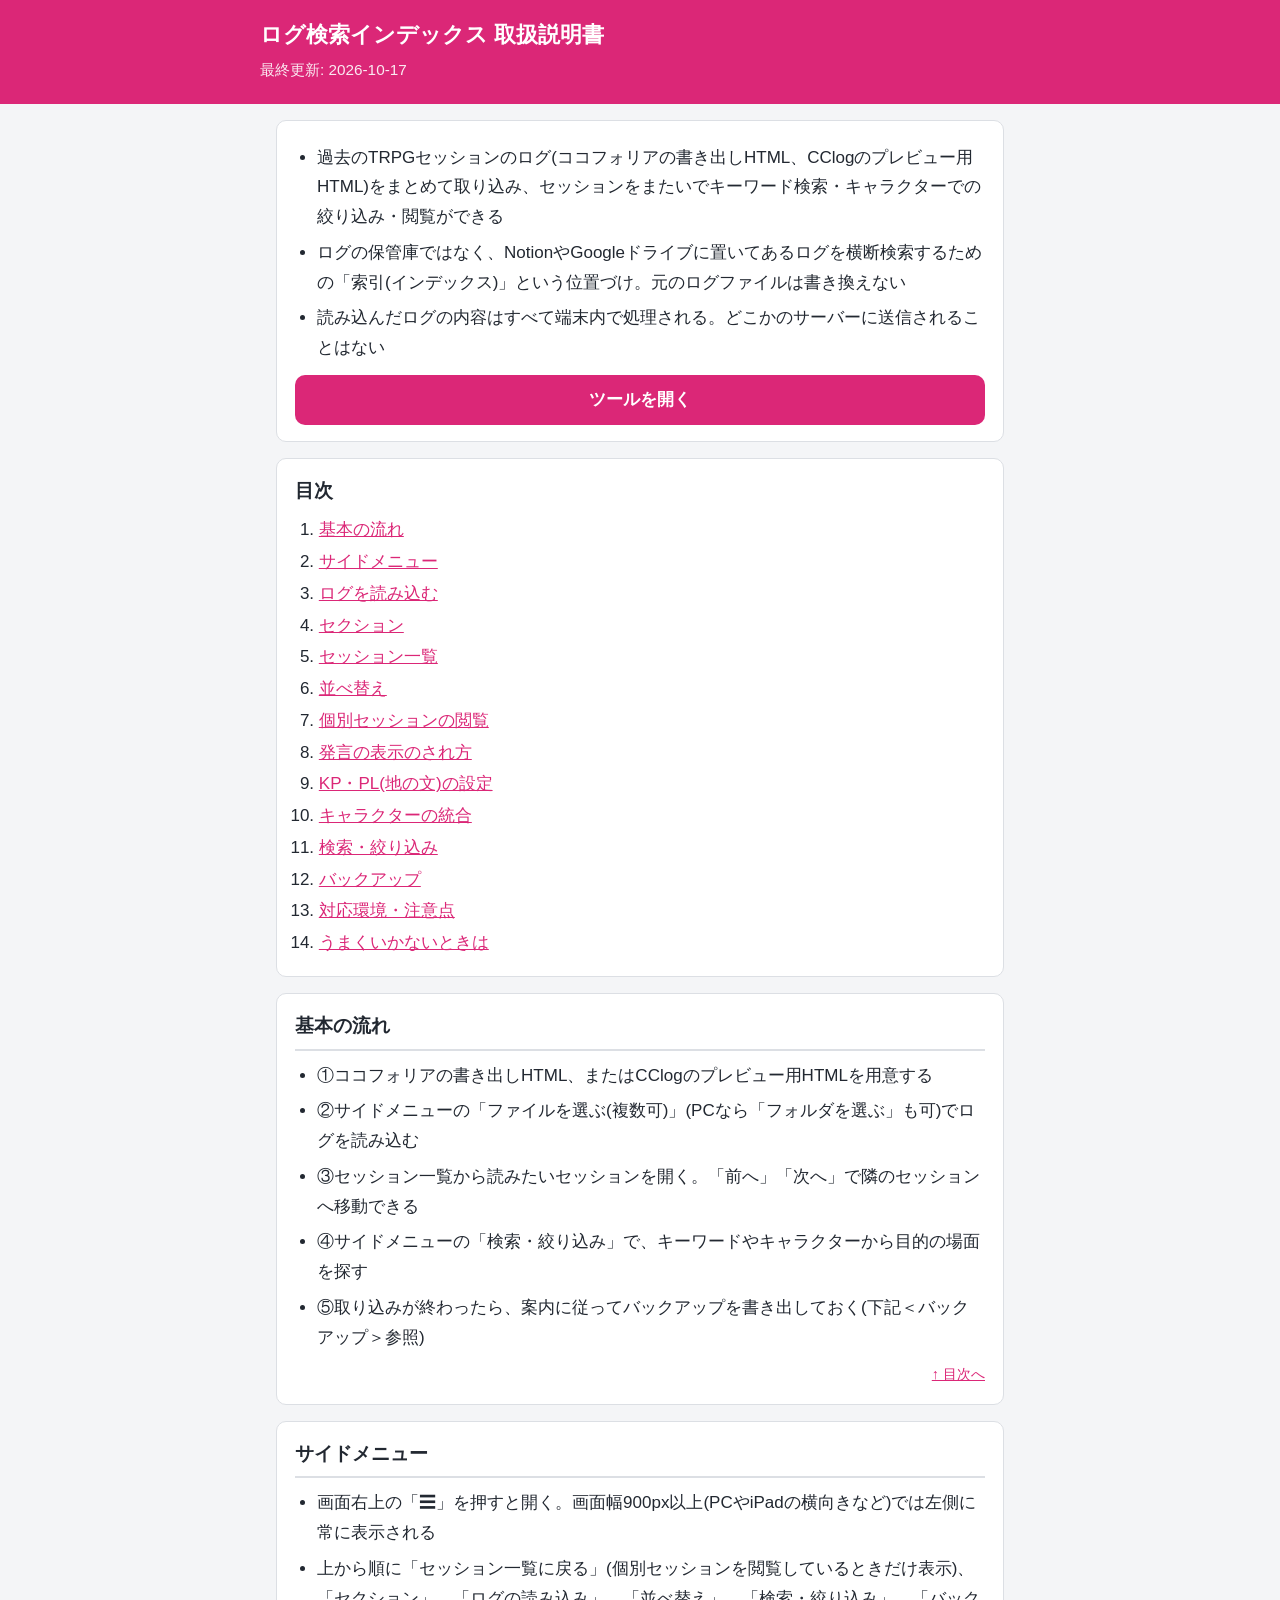
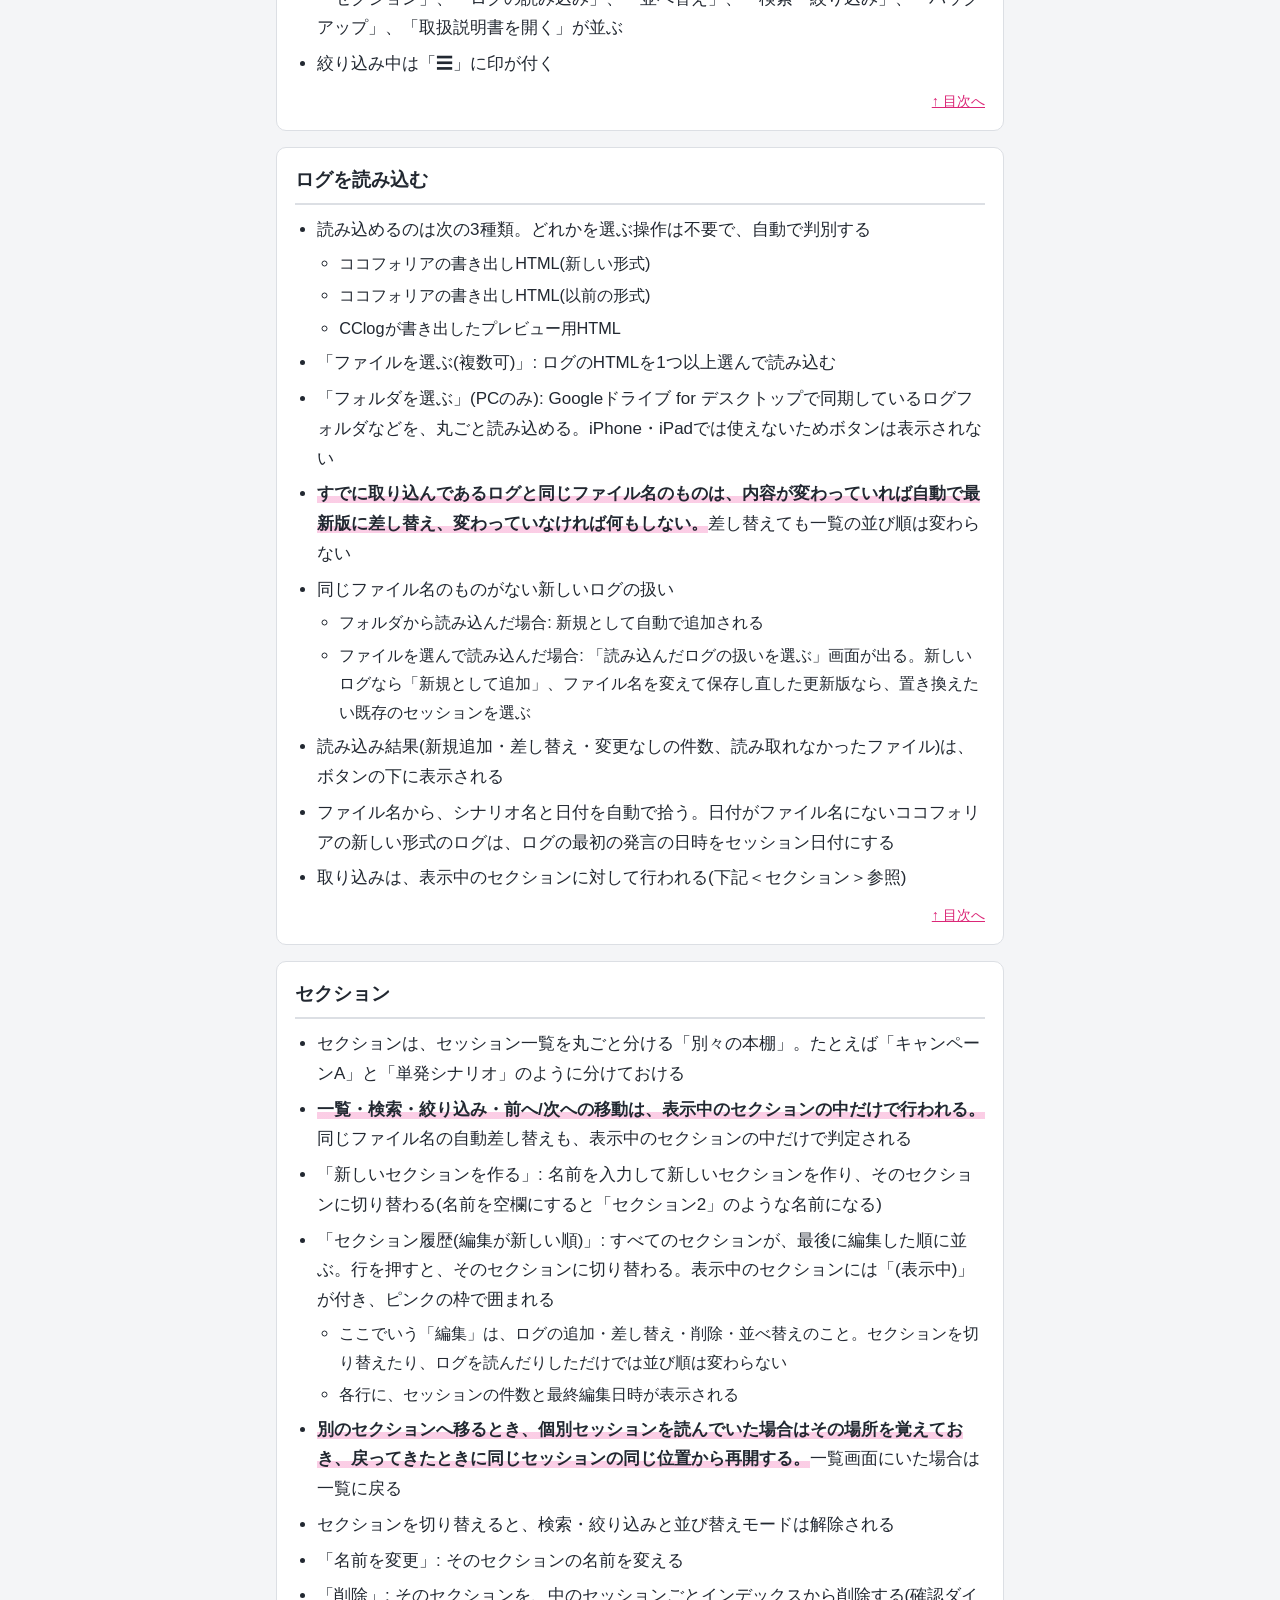
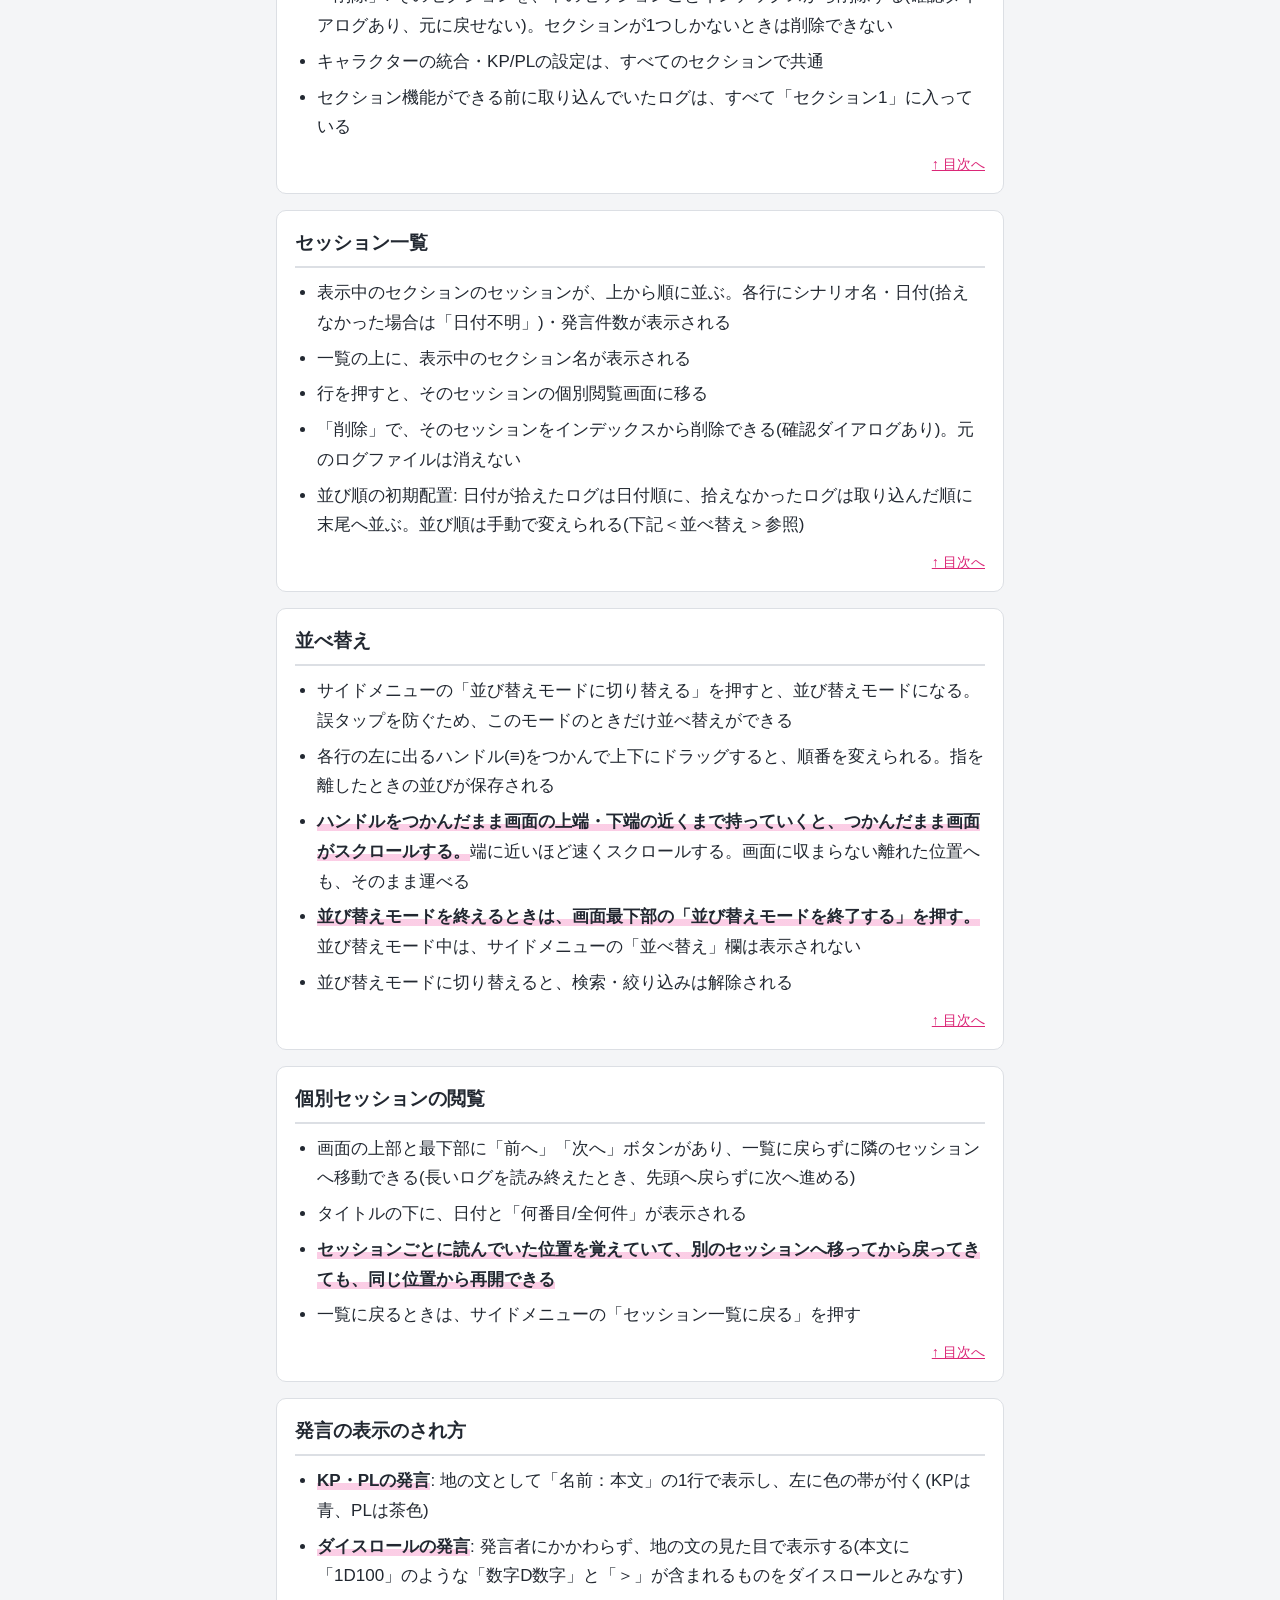
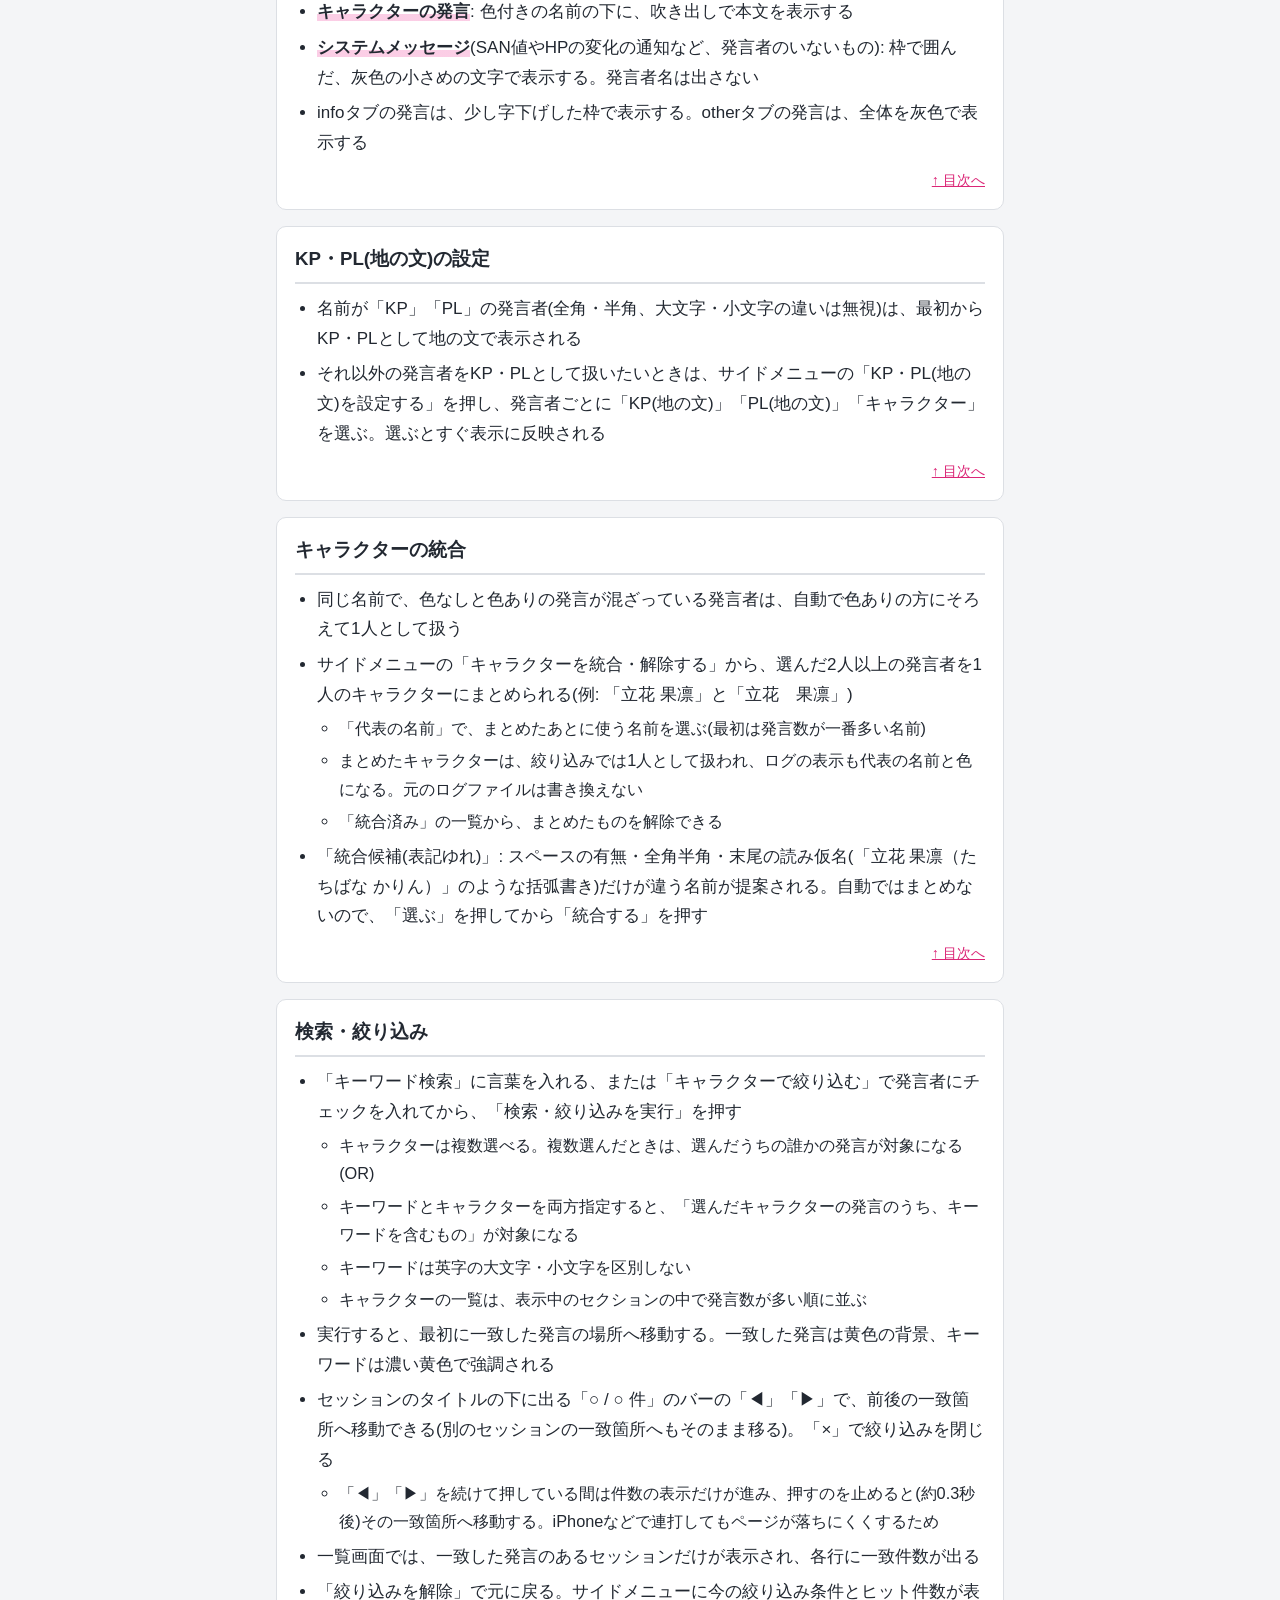
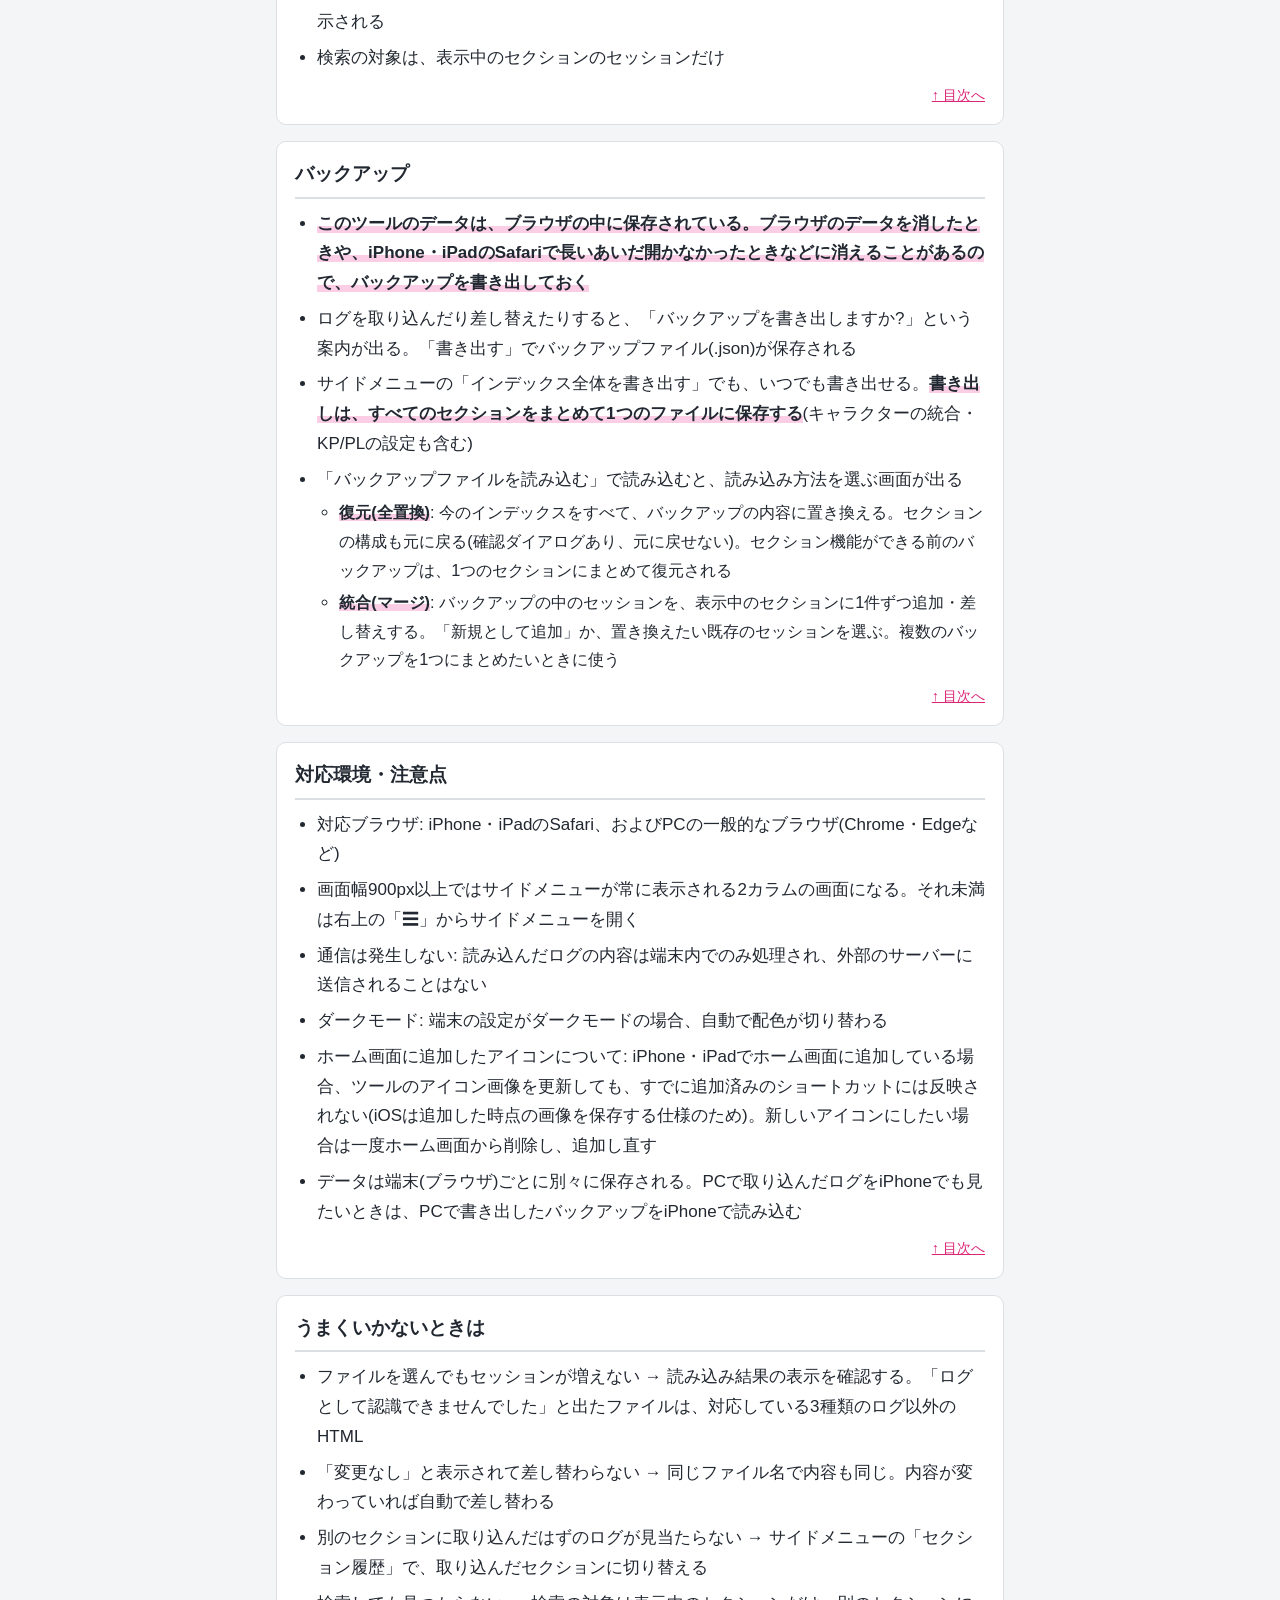
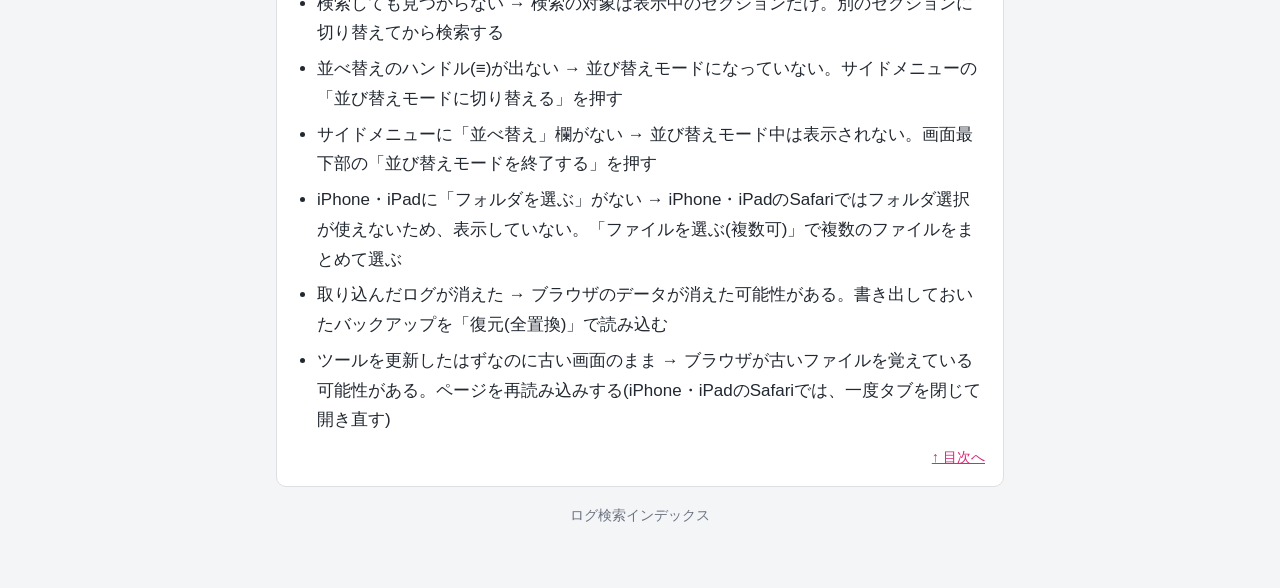
==== commit fb9105ab: "一致箇所の連打中は件数表示だけ進め、押すのを止めてから1回だけ移動する（iPhoneで連打すると落ちる問題の対策） 取扱説明書（.md・manual.html）にも挙動を追記。  Co-Authore" ====
--- a/manual.html
+++ b/manual.html
@@ -105,7 +105,7 @@
 <section class="card sec" id="sec-8"><h2>発言の表示のされ方</h2><ul><li><strong>KP・PLの発言</strong>: 地の文として「名前：本文」の1行で表示し、左に色の帯が付く(KPは青、PLは茶色)</li><li><strong>ダイスロールの発言</strong>: 発言者にかかわらず、地の文の見た目で表示する(本文に「1D100」のような「数字D数字」と「＞」が含まれるものをダイスロールとみなす)</li><li><strong>キャラクターの発言</strong>: 色付きの名前の下に、吹き出しで本文を表示する</li><li><strong>システムメッセージ</strong>(SAN値やHPの変化の通知など、発言者のいないもの): 枠で囲んだ、灰色の小さめの文字で表示する。発言者名は出さない</li><li>infoタブの発言は、少し字下げした枠で表示する。otherタブの発言は、全体を灰色で表示する</li></ul><a class="to-top" href="#top">↑ 目次へ</a></section>
 <section class="card sec" id="sec-9"><h2>KP・PL(地の文)の設定</h2><ul><li>名前が「KP」「PL」の発言者(全角・半角、大文字・小文字の違いは無視)は、最初からKP・PLとして地の文で表示される</li><li>それ以外の発言者をKP・PLとして扱いたいときは、サイドメニューの「KP・PL(地の文)を設定する」を押し、発言者ごとに「KP(地の文)」「PL(地の文)」「キャラクター」を選ぶ。選ぶとすぐ表示に反映される</li></ul><a class="to-top" href="#top">↑ 目次へ</a></section>
 <section class="card sec" id="sec-10"><h2>キャラクターの統合</h2><ul><li>同じ名前で、色なしと色ありの発言が混ざっている発言者は、自動で色ありの方にそろえて1人として扱う</li><li>サイドメニューの「キャラクターを統合・解除する」から、選んだ2人以上の発言者を1人のキャラクターにまとめられる(例: 「立花 果凛」と「立花　果凛」)<ul><li>「代表の名前」で、まとめたあとに使う名前を選ぶ(最初は発言数が一番多い名前)</li><li>まとめたキャラクターは、絞り込みでは1人として扱われ、ログの表示も代表の名前と色になる。元のログファイルは書き換えない</li><li>「統合済み」の一覧から、まとめたものを解除できる</li></ul></li><li>「統合候補(表記ゆれ)」: スペースの有無・全角半角・末尾の読み仮名(「立花 果凛（たちばな かりん）」のような括弧書き)だけが違う名前が提案される。自動ではまとめないので、「選ぶ」を押してから「統合する」を押す</li></ul><a class="to-top" href="#top">↑ 目次へ</a></section>
-<section class="card sec" id="sec-11"><h2>検索・絞り込み</h2><ul><li>「キーワード検索」に言葉を入れる、または「キャラクターで絞り込む」で発言者にチェックを入れてから、「検索・絞り込みを実行」を押す<ul><li>キャラクターは複数選べる。複数選んだときは、選んだうちの誰かの発言が対象になる(OR)</li><li>キーワードとキャラクターを両方指定すると、「選んだキャラクターの発言のうち、キーワードを含むもの」が対象になる</li><li>キーワードは英字の大文字・小文字を区別しない</li><li>キャラクターの一覧は、表示中のセクションの中で発言数が多い順に並ぶ</li></ul></li><li>実行すると、最初に一致した発言の場所へ移動する。一致した発言は黄色の背景、キーワードは濃い黄色で強調される</li><li>セッションのタイトルの下に出る「○ / ○ 件」のバーの「◀」「▶」で、前後の一致箇所へ移動できる(別のセッションの一致箇所へもそのまま移る)。「×」で絞り込みを閉じる</li><li>一覧画面では、一致した発言のあるセッションだけが表示され、各行に一致件数が出る</li><li>「絞り込みを解除」で元に戻る。サイドメニューに今の絞り込み条件とヒット件数が表示される</li><li>検索の対象は、表示中のセクションのセッションだけ</li></ul><a class="to-top" href="#top">↑ 目次へ</a></section>
+<section class="card sec" id="sec-11"><h2>検索・絞り込み</h2><ul><li>「キーワード検索」に言葉を入れる、または「キャラクターで絞り込む」で発言者にチェックを入れてから、「検索・絞り込みを実行」を押す<ul><li>キャラクターは複数選べる。複数選んだときは、選んだうちの誰かの発言が対象になる(OR)</li><li>キーワードとキャラクターを両方指定すると、「選んだキャラクターの発言のうち、キーワードを含むもの」が対象になる</li><li>キーワードは英字の大文字・小文字を区別しない</li><li>キャラクターの一覧は、表示中のセクションの中で発言数が多い順に並ぶ</li></ul></li><li>実行すると、最初に一致した発言の場所へ移動する。一致した発言は黄色の背景、キーワードは濃い黄色で強調される</li><li>セッションのタイトルの下に出る「○ / ○ 件」のバーの「◀」「▶」で、前後の一致箇所へ移動できる(別のセッションの一致箇所へもそのまま移る)。「×」で絞り込みを閉じる<ul><li>「◀」「▶」を続けて押している間は件数の表示だけが進み、押すのを止めると(約0.3秒後)その一致箇所へ移動する。iPhoneなどで連打してもページが落ちにくくするため</li></ul></li><li>一覧画面では、一致した発言のあるセッションだけが表示され、各行に一致件数が出る</li><li>「絞り込みを解除」で元に戻る。サイドメニューに今の絞り込み条件とヒット件数が表示される</li><li>検索の対象は、表示中のセクションのセッションだけ</li></ul><a class="to-top" href="#top">↑ 目次へ</a></section>
 <section class="card sec" id="sec-12"><h2>バックアップ</h2><ul><li><strong>このツールのデータは、ブラウザの中に保存されている。ブラウザのデータを消したときや、iPhone・iPadのSafariで長いあいだ開かなかったときなどに消えることがあるので、バックアップを書き出しておく</strong></li><li>ログを取り込んだり差し替えたりすると、「バックアップを書き出しますか?」という案内が出る。「書き出す」でバックアップファイル(.json)が保存される</li><li>サイドメニューの「インデックス全体を書き出す」でも、いつでも書き出せる。<strong>書き出しは、すべてのセクションをまとめて1つのファイルに保存する</strong>(キャラクターの統合・KP/PLの設定も含む)</li><li>「バックアップファイルを読み込む」で読み込むと、読み込み方法を選ぶ画面が出る<ul><li><strong>復元(全置換)</strong>: 今のインデックスをすべて、バックアップの内容に置き換える。セクションの構成も元に戻る(確認ダイアログあり、元に戻せない)。セクション機能ができる前のバックアップは、1つのセクションにまとめて復元される</li><li><strong>統合(マージ)</strong>: バックアップの中のセッションを、表示中のセクションに1件ずつ追加・差し替えする。「新規として追加」か、置き換えたい既存のセッションを選ぶ。複数のバックアップを1つにまとめたいときに使う</li></ul></li></ul><a class="to-top" href="#top">↑ 目次へ</a></section>
 <section class="card sec" id="sec-13"><h2>対応環境・注意点</h2><ul><li>対応ブラウザ: iPhone・iPadのSafari、およびPCの一般的なブラウザ(Chrome・Edgeなど)</li><li>画面幅900px以上ではサイドメニューが常に表示される2カラムの画面になる。それ未満は右上の「☰」からサイドメニューを開く</li><li>通信は発生しない: 読み込んだログの内容は端末内でのみ処理され、外部のサーバーに送信されることはない</li><li>ダークモード: 端末の設定がダークモードの場合、自動で配色が切り替わる</li><li>ホーム画面に追加したアイコンについて: iPhone・iPadでホーム画面に追加している場合、ツールのアイコン画像を更新しても、すでに追加済みのショートカットには反映されない(iOSは追加した時点の画像を保存する仕様のため)。新しいアイコンにしたい場合は一度ホーム画面から削除し、追加し直す</li><li>データは端末(ブラウザ)ごとに別々に保存される。PCで取り込んだログをiPhoneでも見たいときは、PCで書き出したバックアップをiPhoneで読み込む</li></ul><a class="to-top" href="#top">↑ 目次へ</a></section>
 <section class="card sec" id="sec-14"><h2>うまくいかないときは</h2><ul><li>ファイルを選んでもセッションが増えない → 読み込み結果の表示を確認する。「ログとして認識できませんでした」と出たファイルは、対応している3種類のログ以外のHTML</li><li>「変更なし」と表示されて差し替わらない → 同じファイル名で内容も同じ。内容が変わっていれば自動で差し替わる</li><li>別のセクションに取り込んだはずのログが見当たらない → サイドメニューの「セクション履歴」で、取り込んだセクションに切り替える</li><li>検索しても見つからない → 検索の対象は表示中のセクションだけ。別のセクションに切り替えてから検索する</li><li>並べ替えのハンドル(≡)が出ない → 並び替えモードになっていない。サイドメニューの「並び替えモードに切り替える」を押す</li><li>サイドメニューに「並べ替え」欄がない → 並び替えモード中は表示されない。画面最下部の「並び替えモードを終了する」を押す</li><li>iPhone・iPadに「フォルダを選ぶ」がない → iPhone・iPadのSafariではフォルダ選択が使えないため、表示していない。「ファイルを選ぶ(複数可)」で複数のファイルをまとめて選ぶ</li><li>取り込んだログが消えた → ブラウザのデータが消えた可能性がある。書き出しておいたバックアップを「復元(全置換)」で読み込む</li><li>ツールを更新したはずなのに古い画面のまま → ブラウザが古いファイルを覚えている可能性がある。ページを再読み込みする(iPhone・iPadのSafariでは、一度タブを閉じて開き直す)</li></ul><a class="to-top" href="#top">↑ 目次へ</a></section>
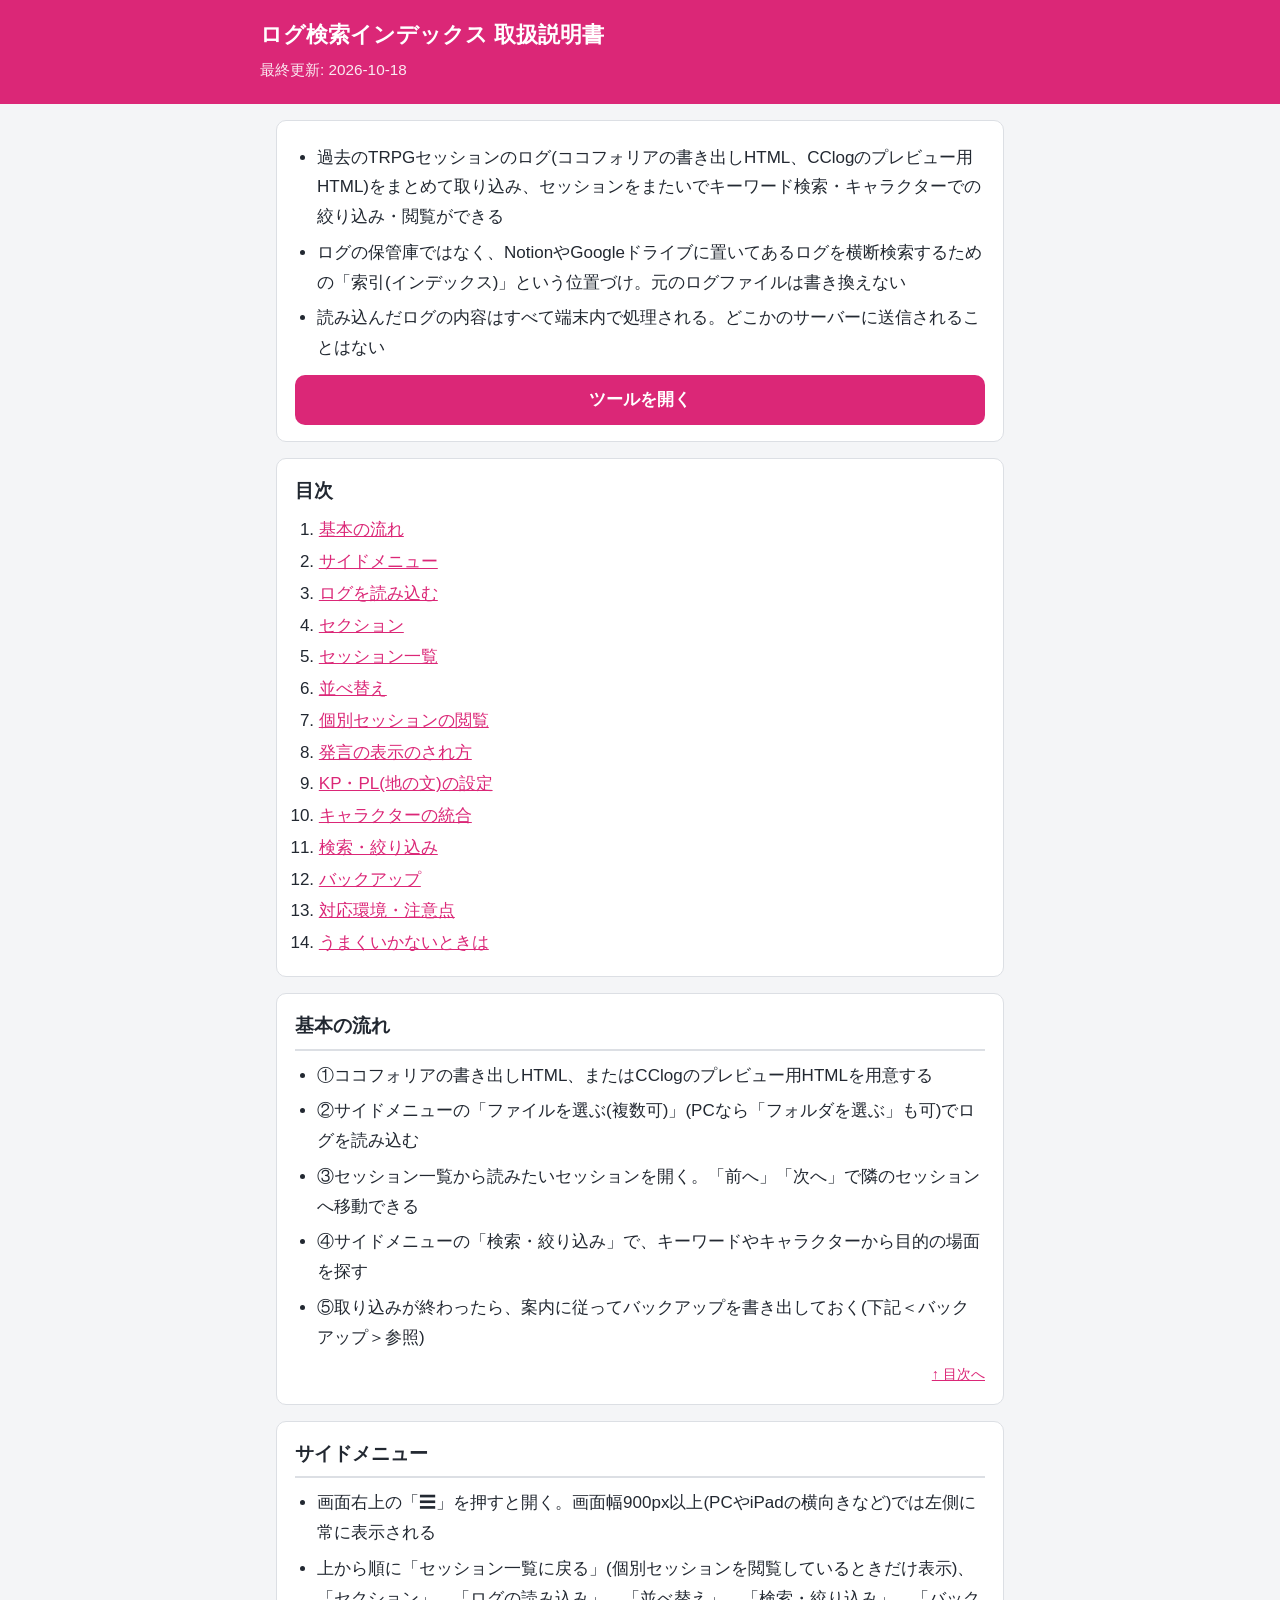
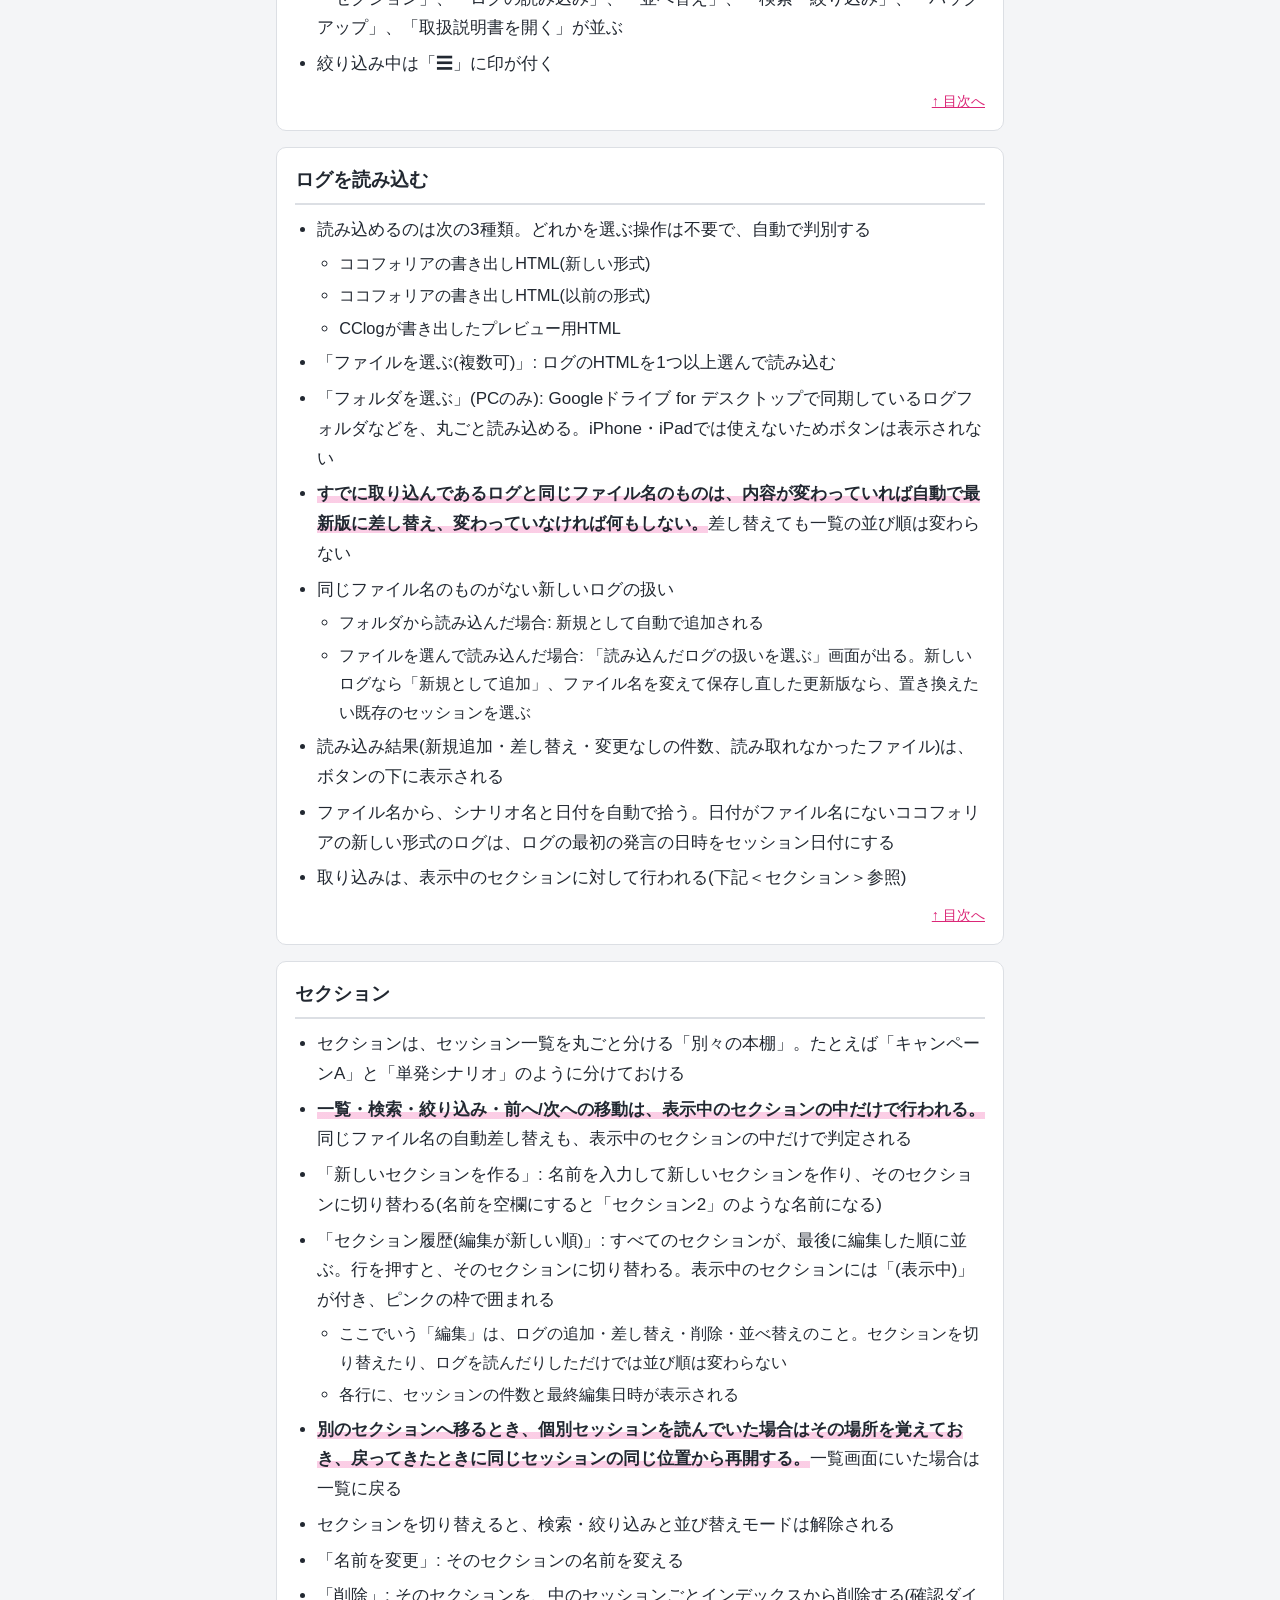
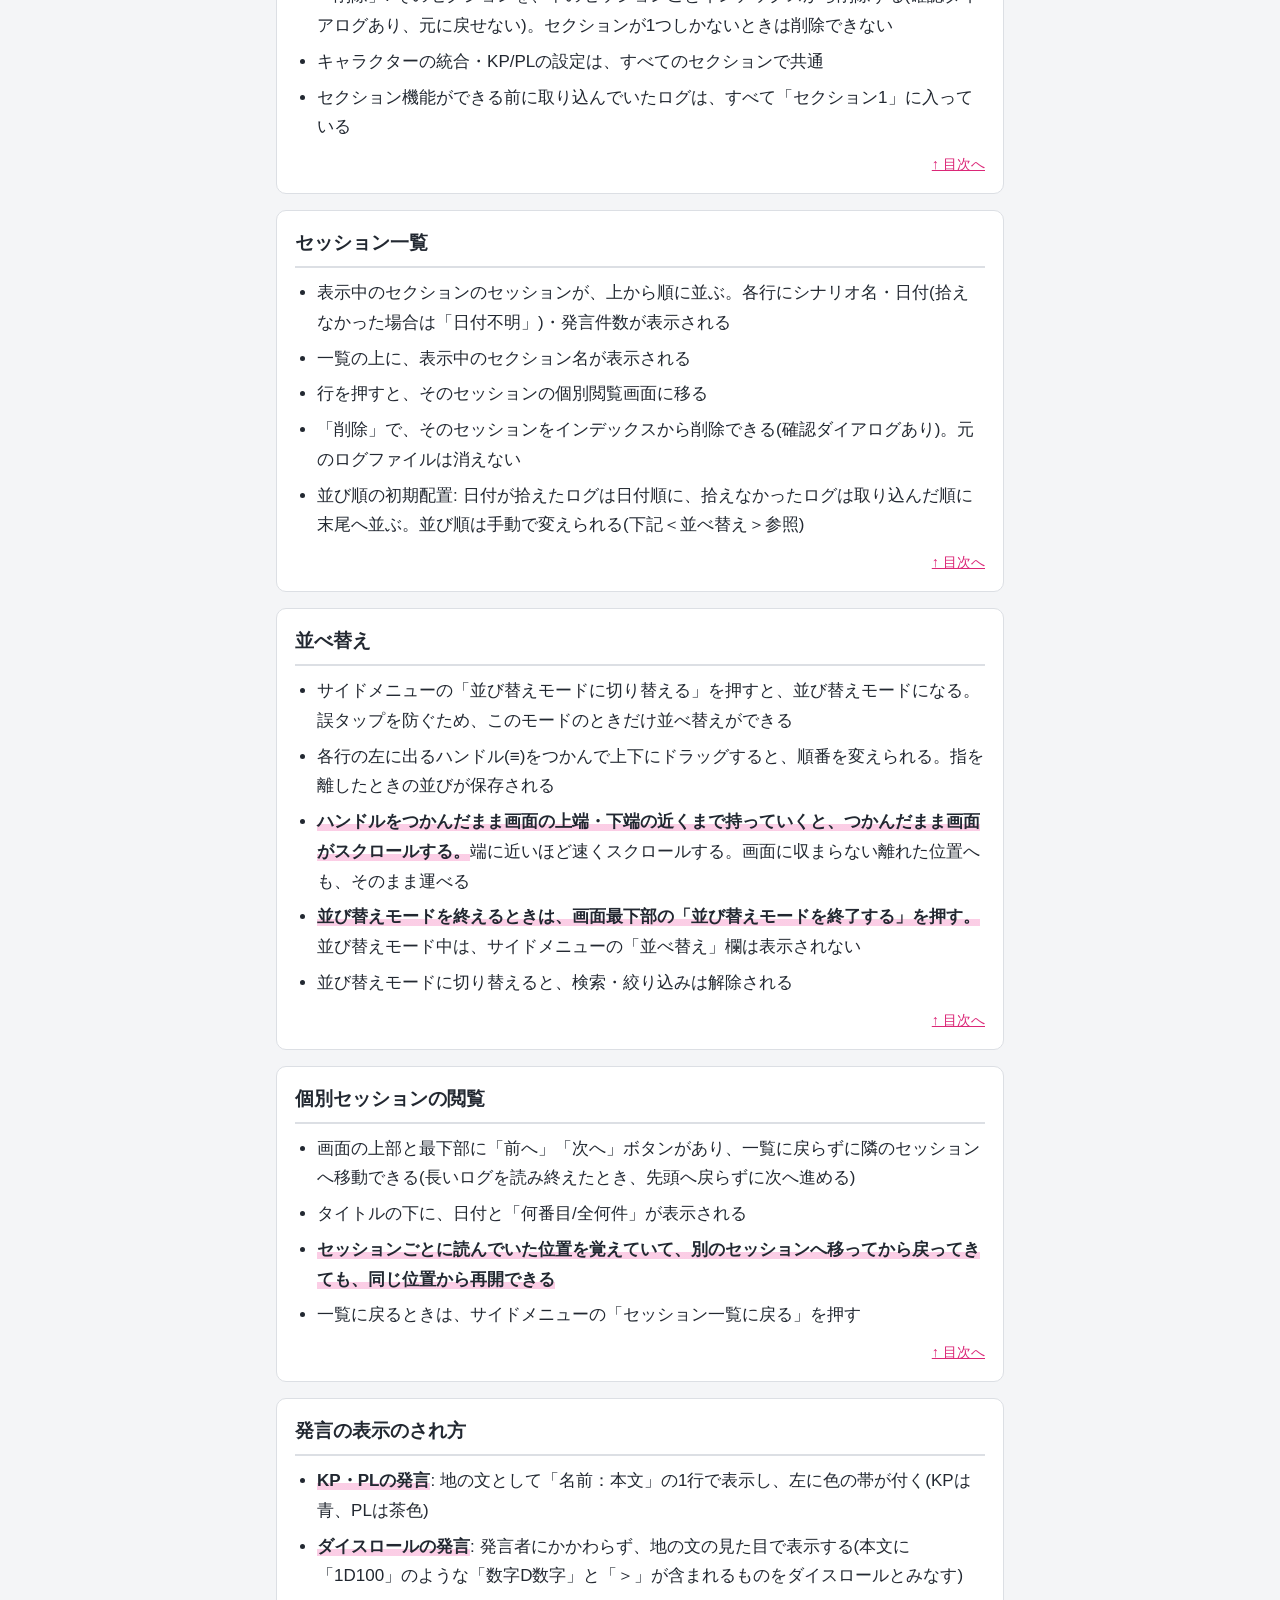
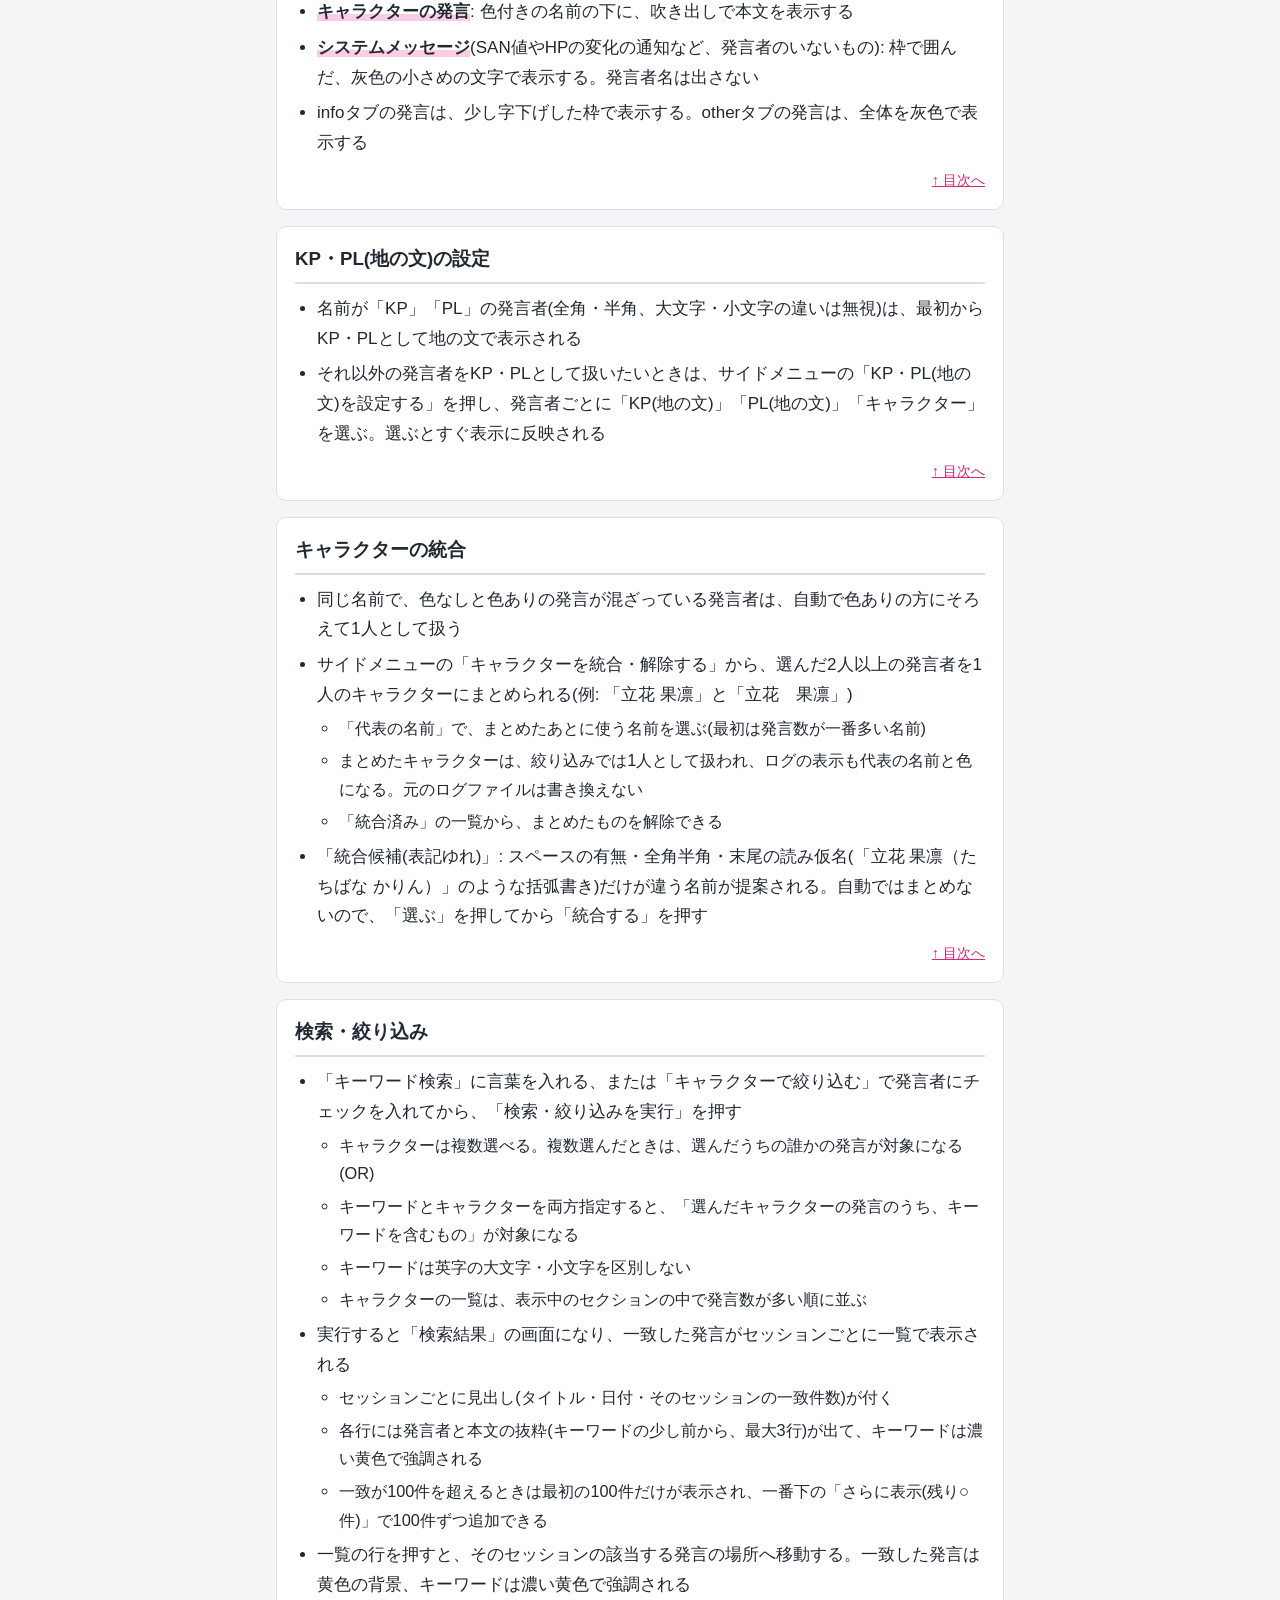
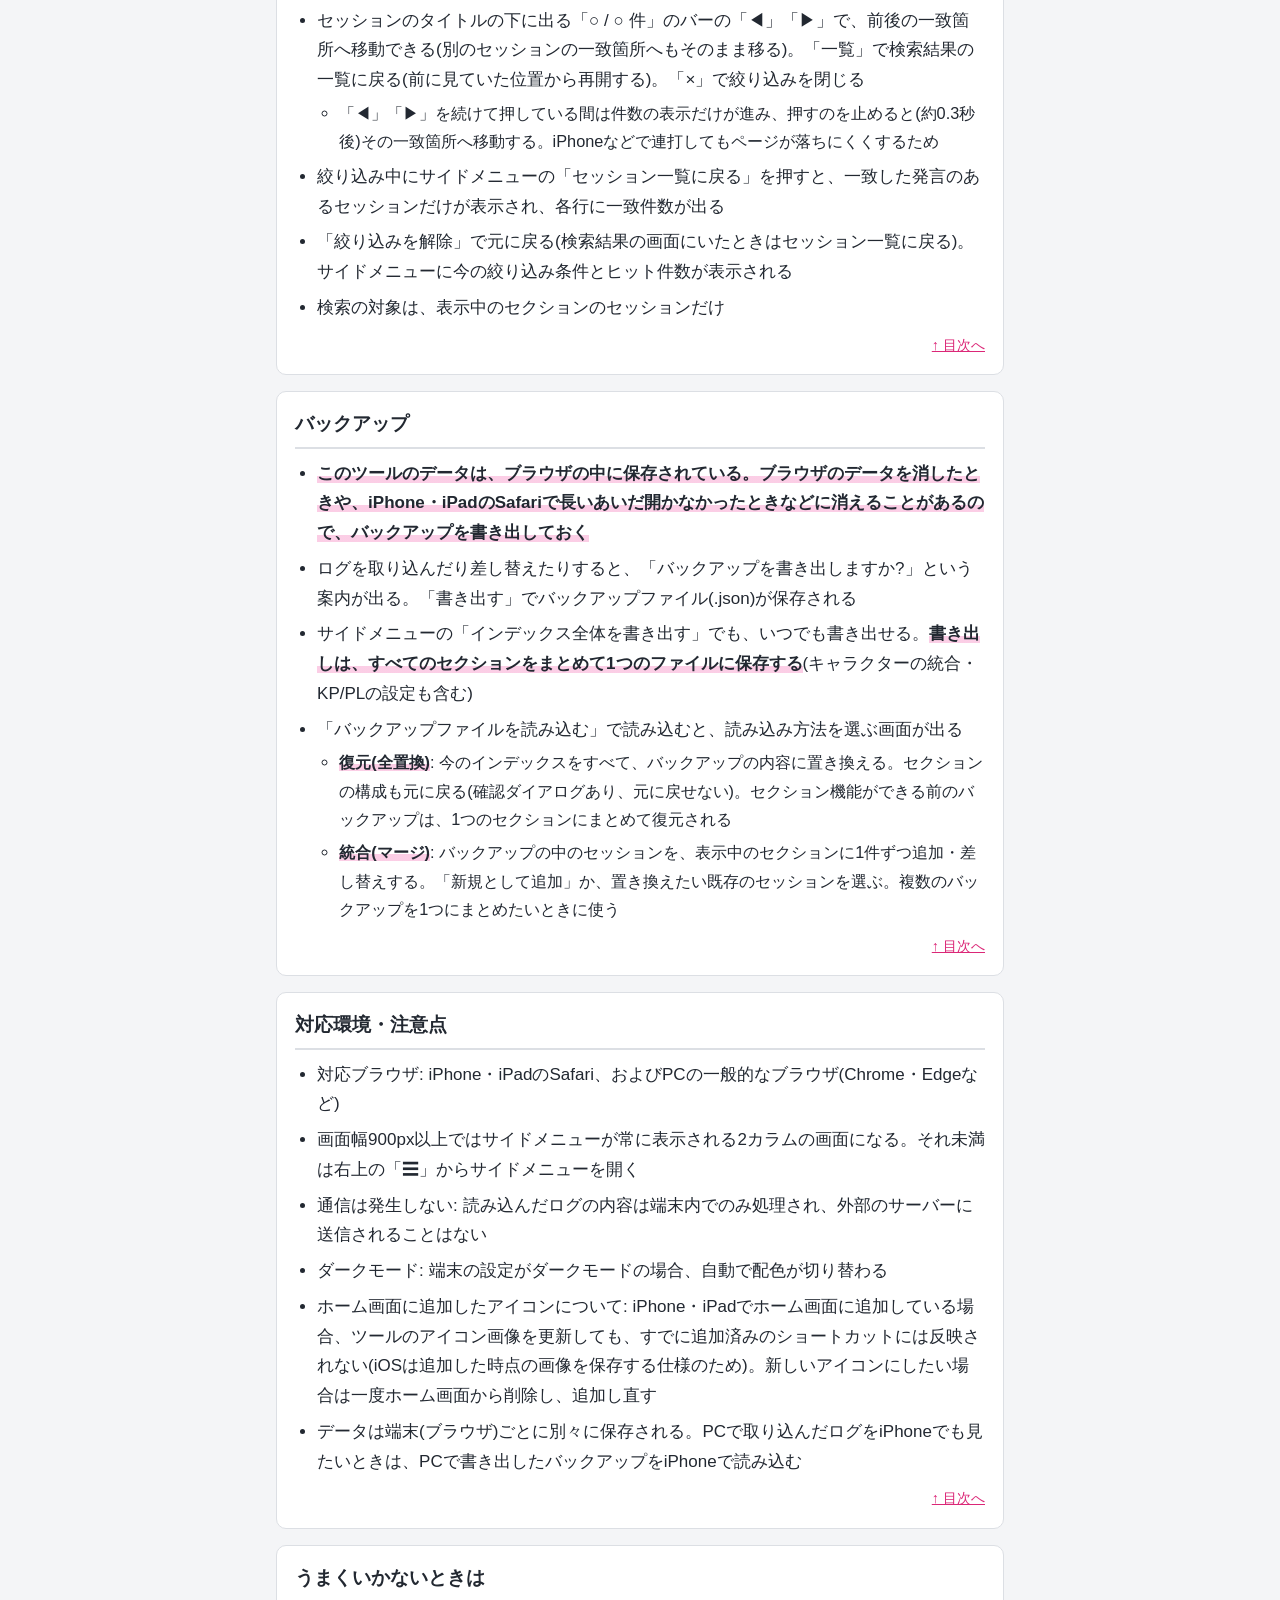
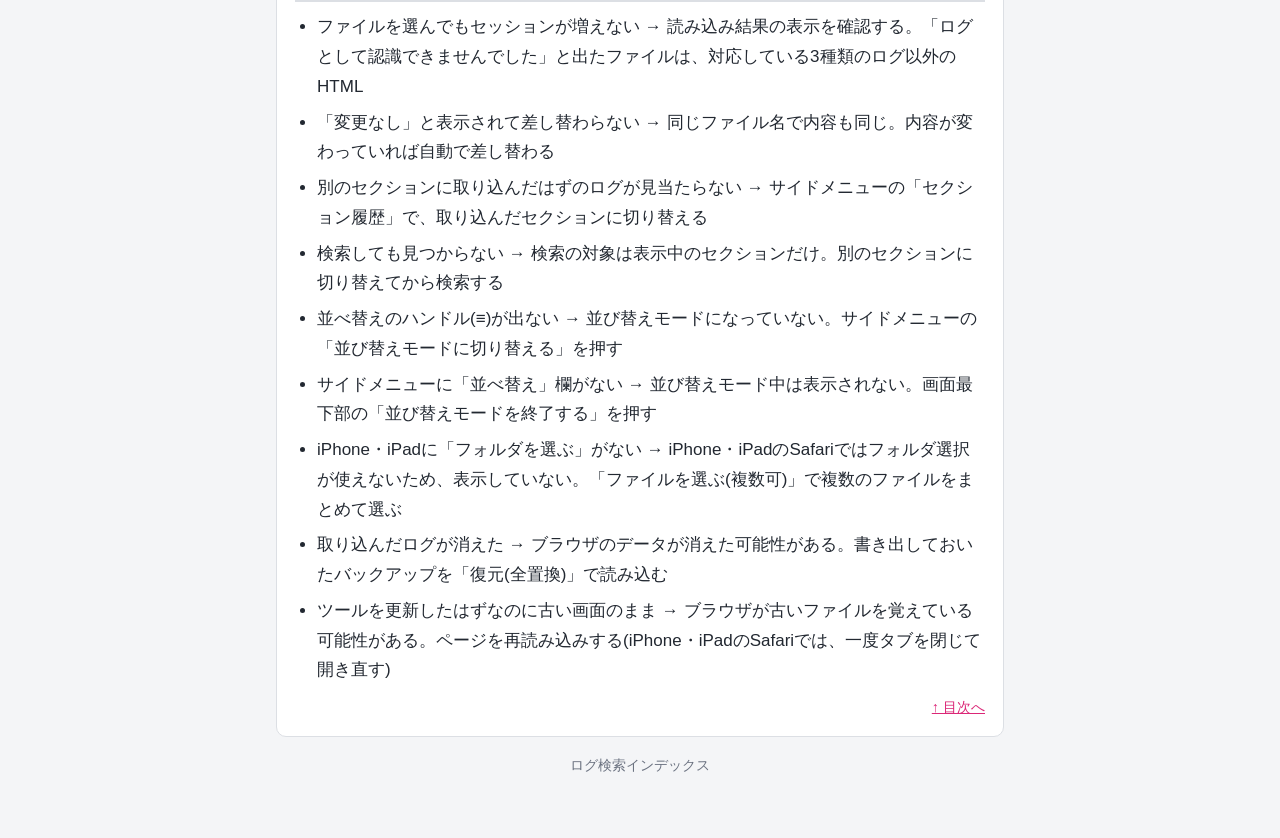
==== commit e1524bde: "検索結果一覧の画面を追加（検索実行後に一致した発言をセッションごとに一覧表示し、タップで該当箇所へ移動） - 各行に発言者と本文の抜粋（キーワード強調）を表示、100件ずつ「さらに表示」 - 一致箇所" ====
--- a/manual.html
+++ b/manual.html
@@ -80,7 +80,7 @@
 <header class="app-header">
   <div class="app-header__inner">
     <h1>ログ検索インデックス 取扱説明書</h1>
-    <p>最終更新: 2026-10-17</p>
+    <p>最終更新: 2026-10-18</p>
   </div>
 </header>
 
@@ -105,7 +105,7 @@
 <section class="card sec" id="sec-8"><h2>発言の表示のされ方</h2><ul><li><strong>KP・PLの発言</strong>: 地の文として「名前：本文」の1行で表示し、左に色の帯が付く(KPは青、PLは茶色)</li><li><strong>ダイスロールの発言</strong>: 発言者にかかわらず、地の文の見た目で表示する(本文に「1D100」のような「数字D数字」と「＞」が含まれるものをダイスロールとみなす)</li><li><strong>キャラクターの発言</strong>: 色付きの名前の下に、吹き出しで本文を表示する</li><li><strong>システムメッセージ</strong>(SAN値やHPの変化の通知など、発言者のいないもの): 枠で囲んだ、灰色の小さめの文字で表示する。発言者名は出さない</li><li>infoタブの発言は、少し字下げした枠で表示する。otherタブの発言は、全体を灰色で表示する</li></ul><a class="to-top" href="#top">↑ 目次へ</a></section>
 <section class="card sec" id="sec-9"><h2>KP・PL(地の文)の設定</h2><ul><li>名前が「KP」「PL」の発言者(全角・半角、大文字・小文字の違いは無視)は、最初からKP・PLとして地の文で表示される</li><li>それ以外の発言者をKP・PLとして扱いたいときは、サイドメニューの「KP・PL(地の文)を設定する」を押し、発言者ごとに「KP(地の文)」「PL(地の文)」「キャラクター」を選ぶ。選ぶとすぐ表示に反映される</li></ul><a class="to-top" href="#top">↑ 目次へ</a></section>
 <section class="card sec" id="sec-10"><h2>キャラクターの統合</h2><ul><li>同じ名前で、色なしと色ありの発言が混ざっている発言者は、自動で色ありの方にそろえて1人として扱う</li><li>サイドメニューの「キャラクターを統合・解除する」から、選んだ2人以上の発言者を1人のキャラクターにまとめられる(例: 「立花 果凛」と「立花　果凛」)<ul><li>「代表の名前」で、まとめたあとに使う名前を選ぶ(最初は発言数が一番多い名前)</li><li>まとめたキャラクターは、絞り込みでは1人として扱われ、ログの表示も代表の名前と色になる。元のログファイルは書き換えない</li><li>「統合済み」の一覧から、まとめたものを解除できる</li></ul></li><li>「統合候補(表記ゆれ)」: スペースの有無・全角半角・末尾の読み仮名(「立花 果凛（たちばな かりん）」のような括弧書き)だけが違う名前が提案される。自動ではまとめないので、「選ぶ」を押してから「統合する」を押す</li></ul><a class="to-top" href="#top">↑ 目次へ</a></section>
-<section class="card sec" id="sec-11"><h2>検索・絞り込み</h2><ul><li>「キーワード検索」に言葉を入れる、または「キャラクターで絞り込む」で発言者にチェックを入れてから、「検索・絞り込みを実行」を押す<ul><li>キャラクターは複数選べる。複数選んだときは、選んだうちの誰かの発言が対象になる(OR)</li><li>キーワードとキャラクターを両方指定すると、「選んだキャラクターの発言のうち、キーワードを含むもの」が対象になる</li><li>キーワードは英字の大文字・小文字を区別しない</li><li>キャラクターの一覧は、表示中のセクションの中で発言数が多い順に並ぶ</li></ul></li><li>実行すると、最初に一致した発言の場所へ移動する。一致した発言は黄色の背景、キーワードは濃い黄色で強調される</li><li>セッションのタイトルの下に出る「○ / ○ 件」のバーの「◀」「▶」で、前後の一致箇所へ移動できる(別のセッションの一致箇所へもそのまま移る)。「×」で絞り込みを閉じる<ul><li>「◀」「▶」を続けて押している間は件数の表示だけが進み、押すのを止めると(約0.3秒後)その一致箇所へ移動する。iPhoneなどで連打してもページが落ちにくくするため</li></ul></li><li>一覧画面では、一致した発言のあるセッションだけが表示され、各行に一致件数が出る</li><li>「絞り込みを解除」で元に戻る。サイドメニューに今の絞り込み条件とヒット件数が表示される</li><li>検索の対象は、表示中のセクションのセッションだけ</li></ul><a class="to-top" href="#top">↑ 目次へ</a></section>
+<section class="card sec" id="sec-11"><h2>検索・絞り込み</h2><ul><li>「キーワード検索」に言葉を入れる、または「キャラクターで絞り込む」で発言者にチェックを入れてから、「検索・絞り込みを実行」を押す<ul><li>キャラクターは複数選べる。複数選んだときは、選んだうちの誰かの発言が対象になる(OR)</li><li>キーワードとキャラクターを両方指定すると、「選んだキャラクターの発言のうち、キーワードを含むもの」が対象になる</li><li>キーワードは英字の大文字・小文字を区別しない</li><li>キャラクターの一覧は、表示中のセクションの中で発言数が多い順に並ぶ</li></ul></li><li>実行すると「検索結果」の画面になり、一致した発言がセッションごとに一覧で表示される<ul><li>セッションごとに見出し(タイトル・日付・そのセッションの一致件数)が付く</li><li>各行には発言者と本文の抜粋(キーワードの少し前から、最大3行)が出て、キーワードは濃い黄色で強調される</li><li>一致が100件を超えるときは最初の100件だけが表示され、一番下の「さらに表示(残り○件)」で100件ずつ追加できる</li></ul></li><li>一覧の行を押すと、そのセッションの該当する発言の場所へ移動する。一致した発言は黄色の背景、キーワードは濃い黄色で強調される</li><li>セッションのタイトルの下に出る「○ / ○ 件」のバーの「◀」「▶」で、前後の一致箇所へ移動できる(別のセッションの一致箇所へもそのまま移る)。「一覧」で検索結果の一覧に戻る(前に見ていた位置から再開する)。「×」で絞り込みを閉じる<ul><li>「◀」「▶」を続けて押している間は件数の表示だけが進み、押すのを止めると(約0.3秒後)その一致箇所へ移動する。iPhoneなどで連打してもページが落ちにくくするため</li></ul></li><li>絞り込み中にサイドメニューの「セッション一覧に戻る」を押すと、一致した発言のあるセッションだけが表示され、各行に一致件数が出る</li><li>「絞り込みを解除」で元に戻る(検索結果の画面にいたときはセッション一覧に戻る)。サイドメニューに今の絞り込み条件とヒット件数が表示される</li><li>検索の対象は、表示中のセクションのセッションだけ</li></ul><a class="to-top" href="#top">↑ 目次へ</a></section>
 <section class="card sec" id="sec-12"><h2>バックアップ</h2><ul><li><strong>このツールのデータは、ブラウザの中に保存されている。ブラウザのデータを消したときや、iPhone・iPadのSafariで長いあいだ開かなかったときなどに消えることがあるので、バックアップを書き出しておく</strong></li><li>ログを取り込んだり差し替えたりすると、「バックアップを書き出しますか?」という案内が出る。「書き出す」でバックアップファイル(.json)が保存される</li><li>サイドメニューの「インデックス全体を書き出す」でも、いつでも書き出せる。<strong>書き出しは、すべてのセクションをまとめて1つのファイルに保存する</strong>(キャラクターの統合・KP/PLの設定も含む)</li><li>「バックアップファイルを読み込む」で読み込むと、読み込み方法を選ぶ画面が出る<ul><li><strong>復元(全置換)</strong>: 今のインデックスをすべて、バックアップの内容に置き換える。セクションの構成も元に戻る(確認ダイアログあり、元に戻せない)。セクション機能ができる前のバックアップは、1つのセクションにまとめて復元される</li><li><strong>統合(マージ)</strong>: バックアップの中のセッションを、表示中のセクションに1件ずつ追加・差し替えする。「新規として追加」か、置き換えたい既存のセッションを選ぶ。複数のバックアップを1つにまとめたいときに使う</li></ul></li></ul><a class="to-top" href="#top">↑ 目次へ</a></section>
 <section class="card sec" id="sec-13"><h2>対応環境・注意点</h2><ul><li>対応ブラウザ: iPhone・iPadのSafari、およびPCの一般的なブラウザ(Chrome・Edgeなど)</li><li>画面幅900px以上ではサイドメニューが常に表示される2カラムの画面になる。それ未満は右上の「☰」からサイドメニューを開く</li><li>通信は発生しない: 読み込んだログの内容は端末内でのみ処理され、外部のサーバーに送信されることはない</li><li>ダークモード: 端末の設定がダークモードの場合、自動で配色が切り替わる</li><li>ホーム画面に追加したアイコンについて: iPhone・iPadでホーム画面に追加している場合、ツールのアイコン画像を更新しても、すでに追加済みのショートカットには反映されない(iOSは追加した時点の画像を保存する仕様のため)。新しいアイコンにしたい場合は一度ホーム画面から削除し、追加し直す</li><li>データは端末(ブラウザ)ごとに別々に保存される。PCで取り込んだログをiPhoneでも見たいときは、PCで書き出したバックアップをiPhoneで読み込む</li></ul><a class="to-top" href="#top">↑ 目次へ</a></section>
 <section class="card sec" id="sec-14"><h2>うまくいかないときは</h2><ul><li>ファイルを選んでもセッションが増えない → 読み込み結果の表示を確認する。「ログとして認識できませんでした」と出たファイルは、対応している3種類のログ以外のHTML</li><li>「変更なし」と表示されて差し替わらない → 同じファイル名で内容も同じ。内容が変わっていれば自動で差し替わる</li><li>別のセクションに取り込んだはずのログが見当たらない → サイドメニューの「セクション履歴」で、取り込んだセクションに切り替える</li><li>検索しても見つからない → 検索の対象は表示中のセクションだけ。別のセクションに切り替えてから検索する</li><li>並べ替えのハンドル(≡)が出ない → 並び替えモードになっていない。サイドメニューの「並び替えモードに切り替える」を押す</li><li>サイドメニューに「並べ替え」欄がない → 並び替えモード中は表示されない。画面最下部の「並び替えモードを終了する」を押す</li><li>iPhone・iPadに「フォルダを選ぶ」がない → iPhone・iPadのSafariではフォルダ選択が使えないため、表示していない。「ファイルを選ぶ(複数可)」で複数のファイルをまとめて選ぶ</li><li>取り込んだログが消えた → ブラウザのデータが消えた可能性がある。書き出しておいたバックアップを「復元(全置換)」で読み込む</li><li>ツールを更新したはずなのに古い画面のまま → ブラウザが古いファイルを覚えている可能性がある。ページを再読み込みする(iPhone・iPadのSafariでは、一度タブを閉じて開き直す)</li></ul><a class="to-top" href="#top">↑ 目次へ</a></section>
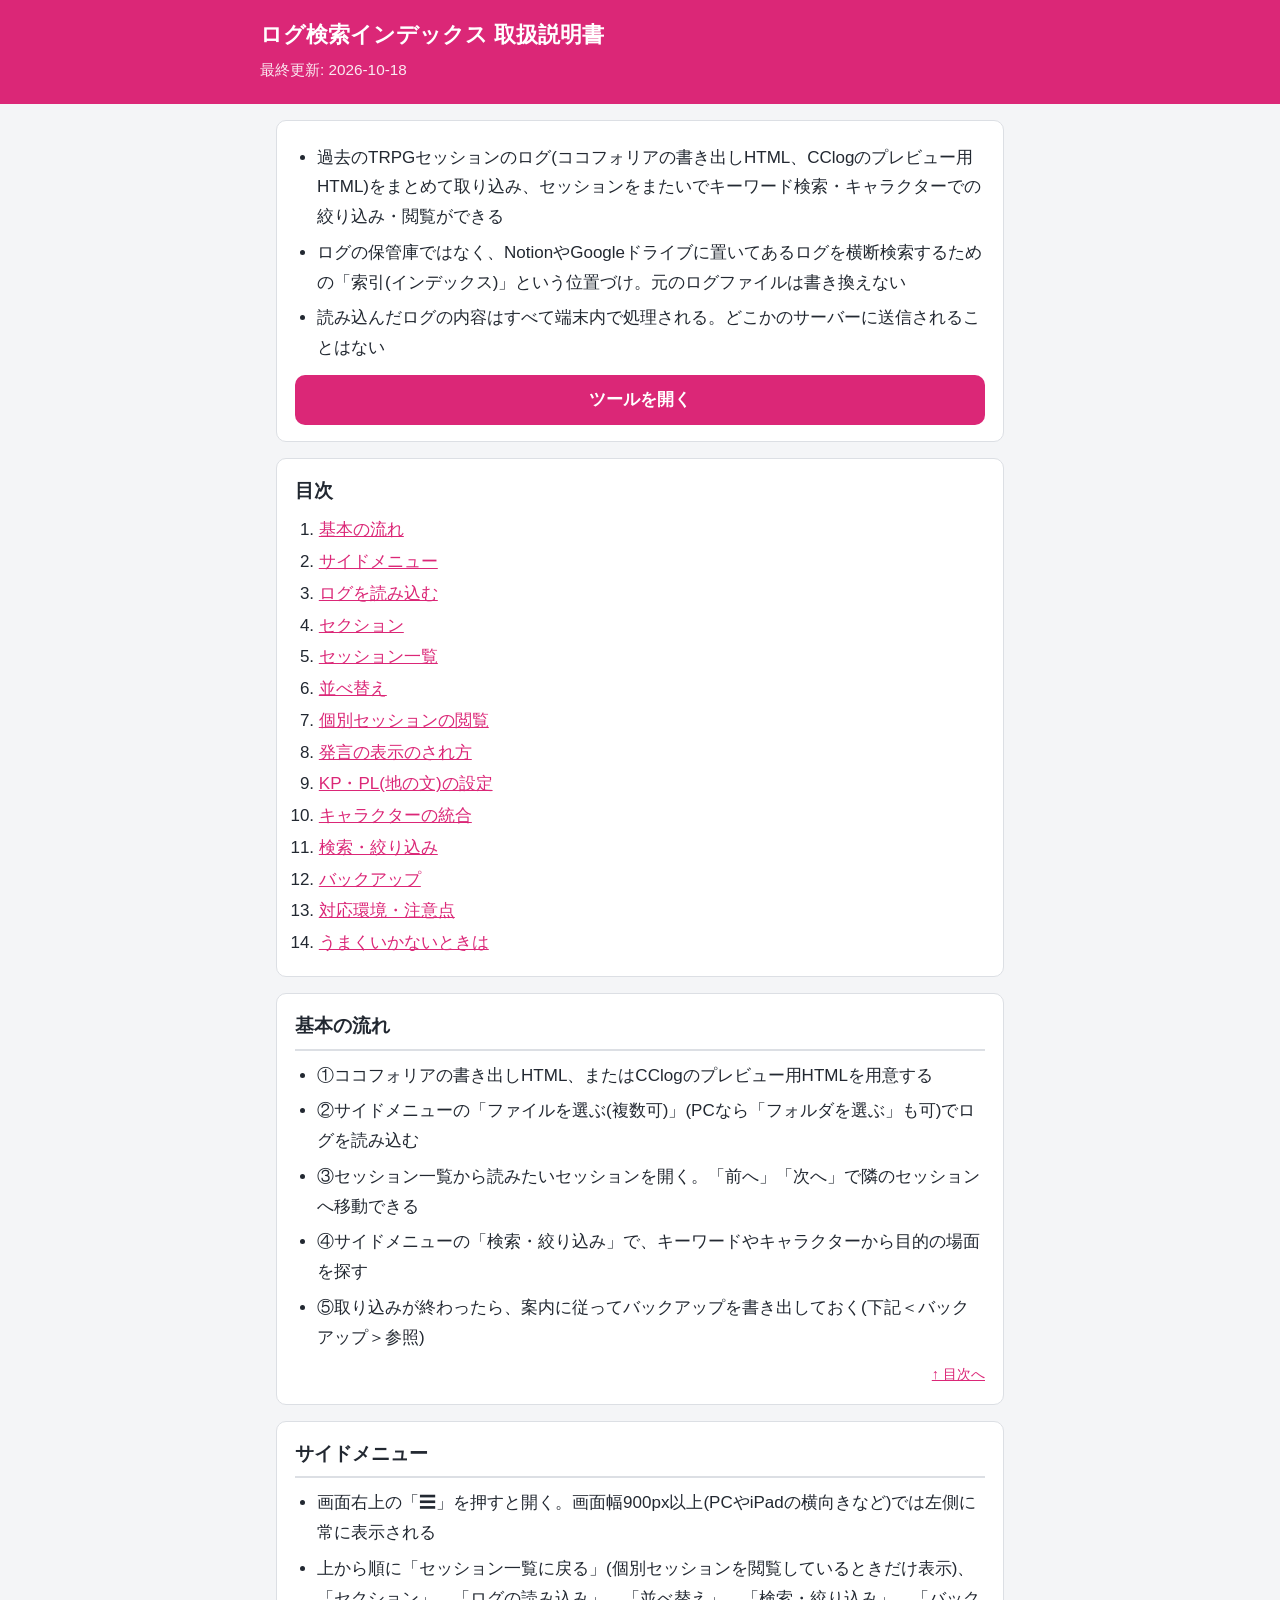
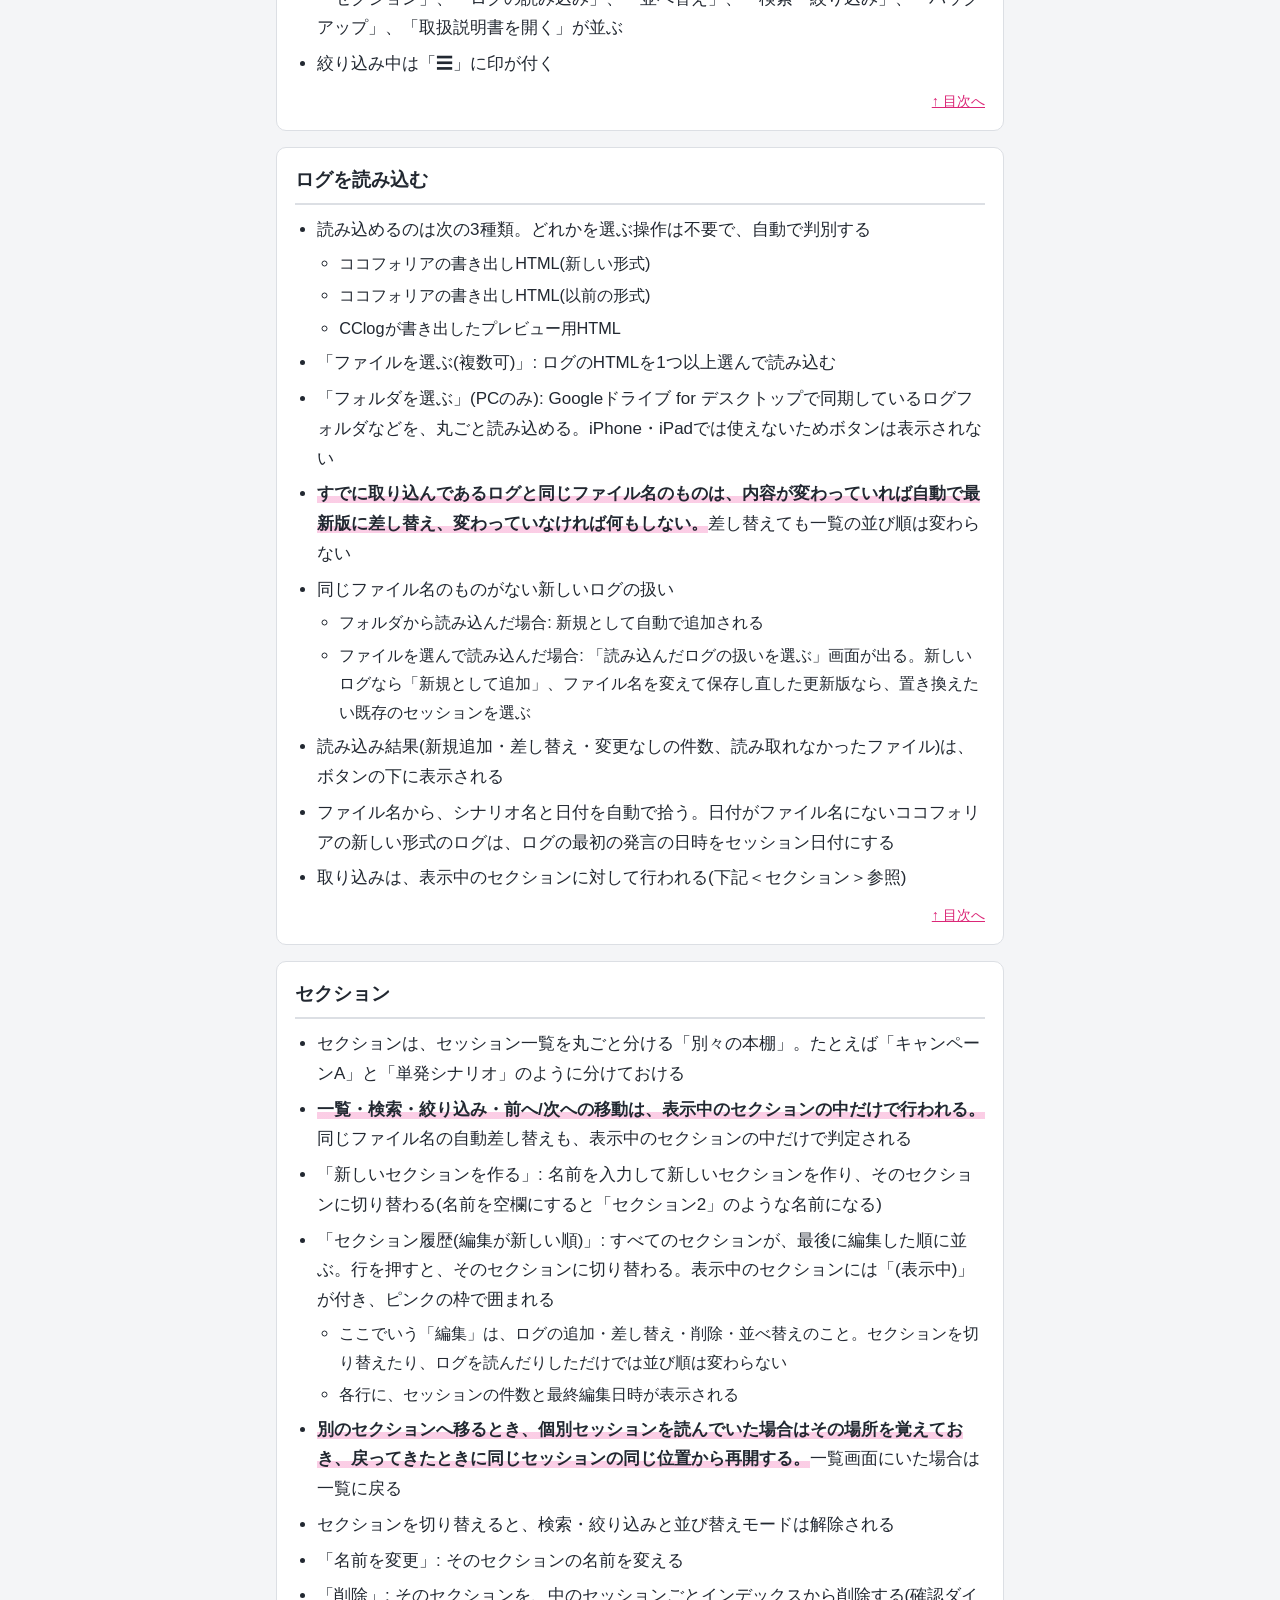
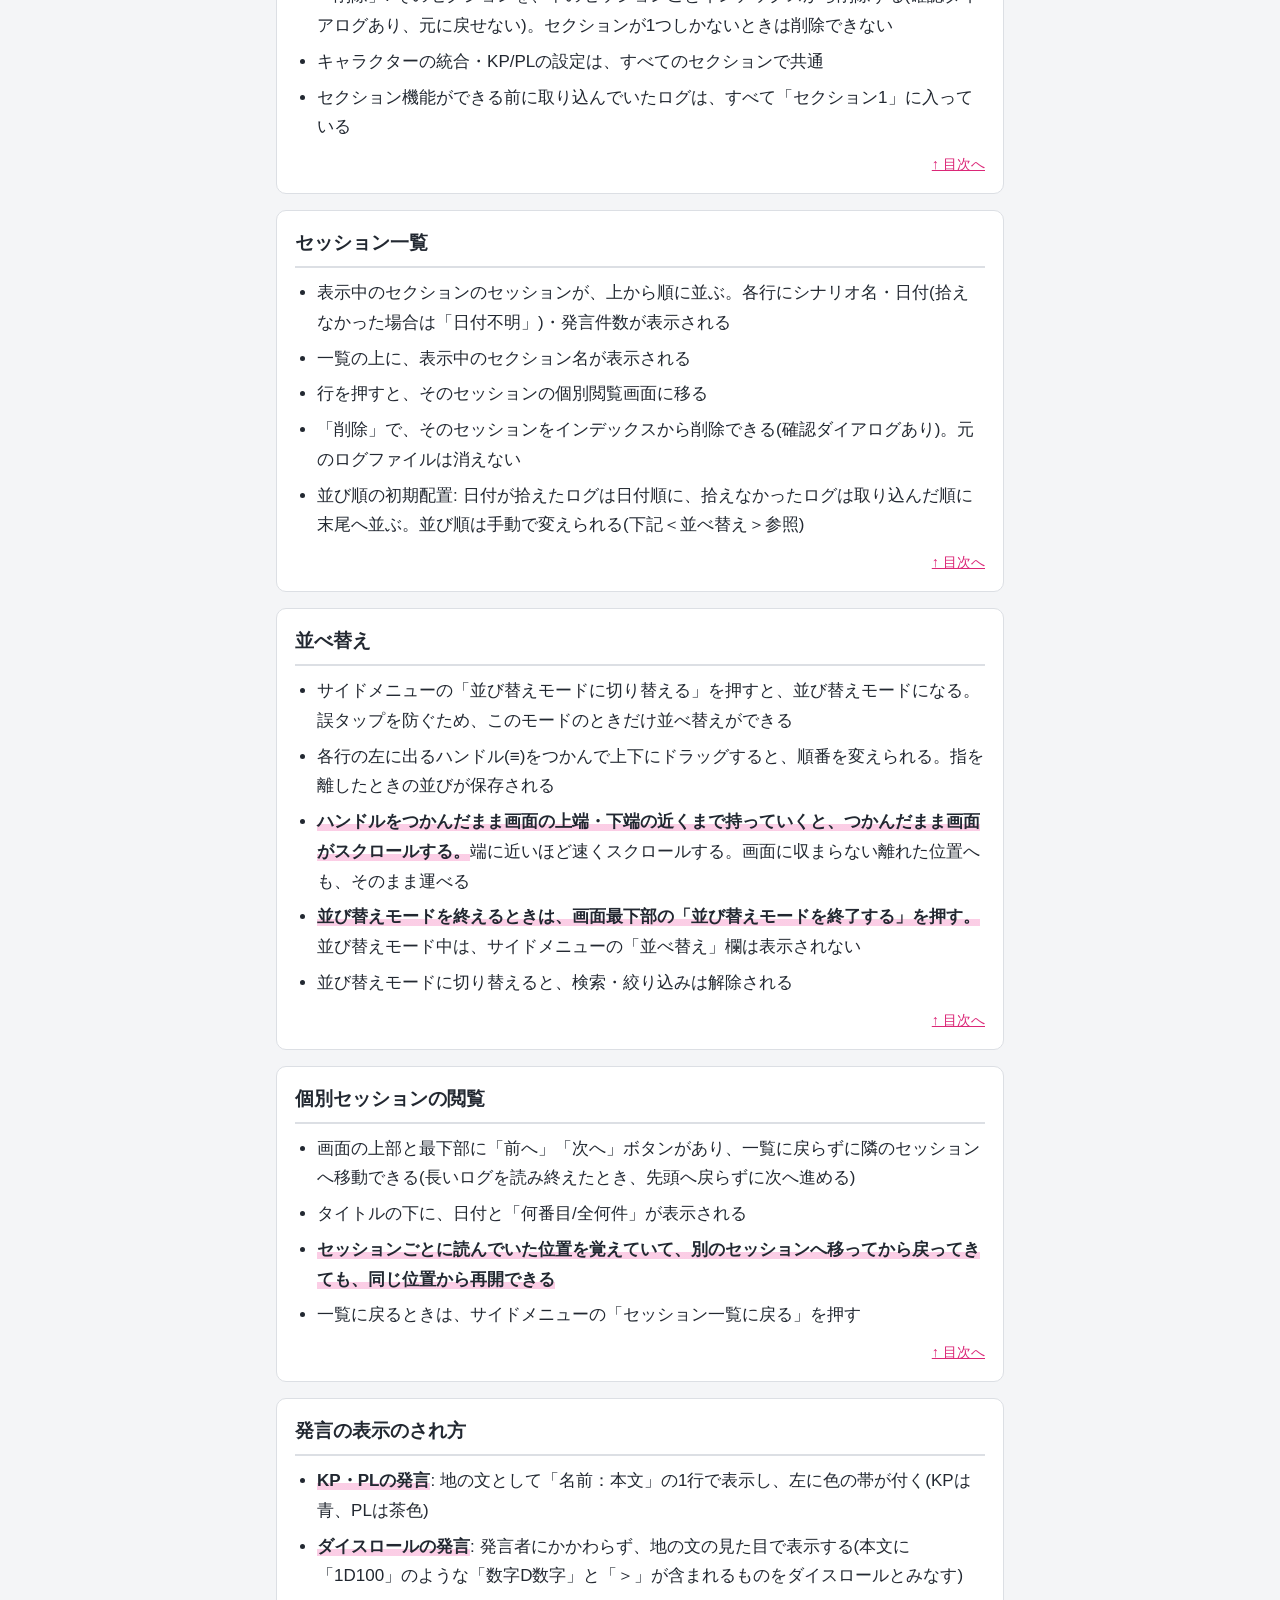
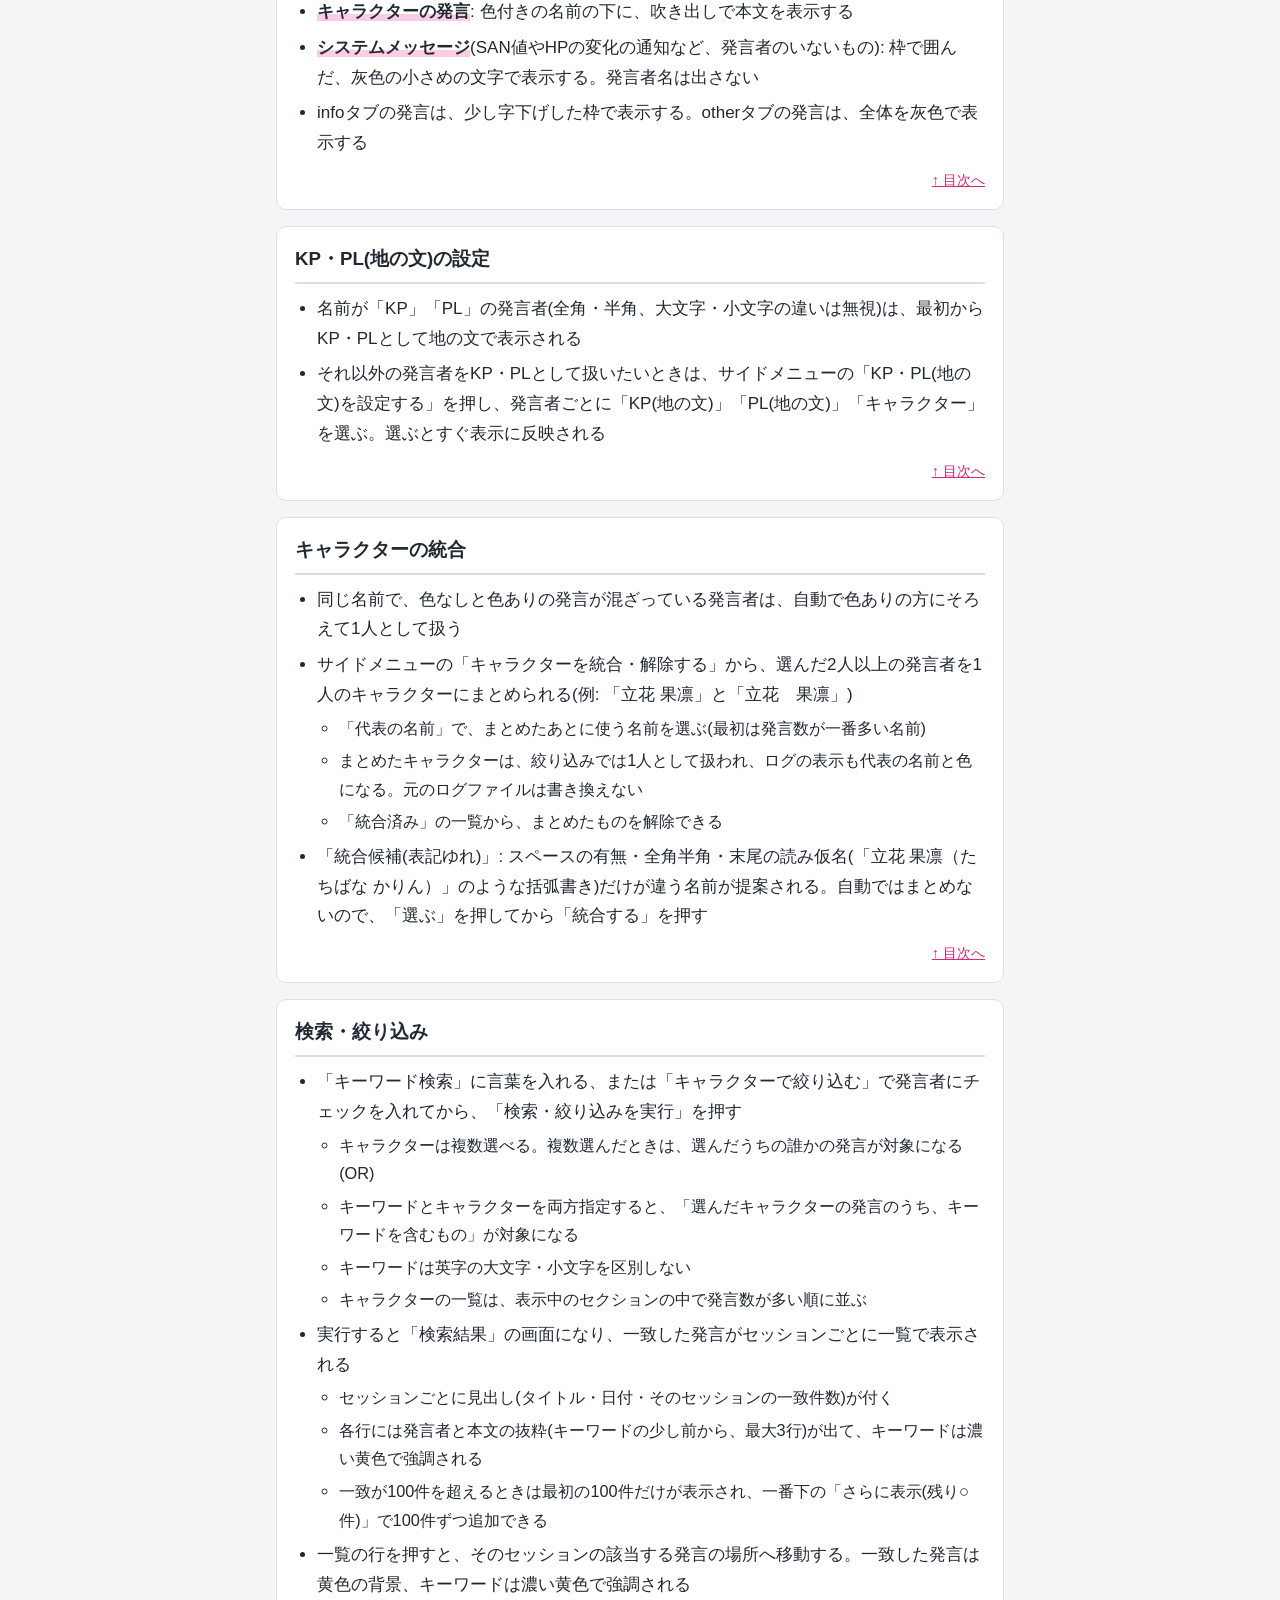
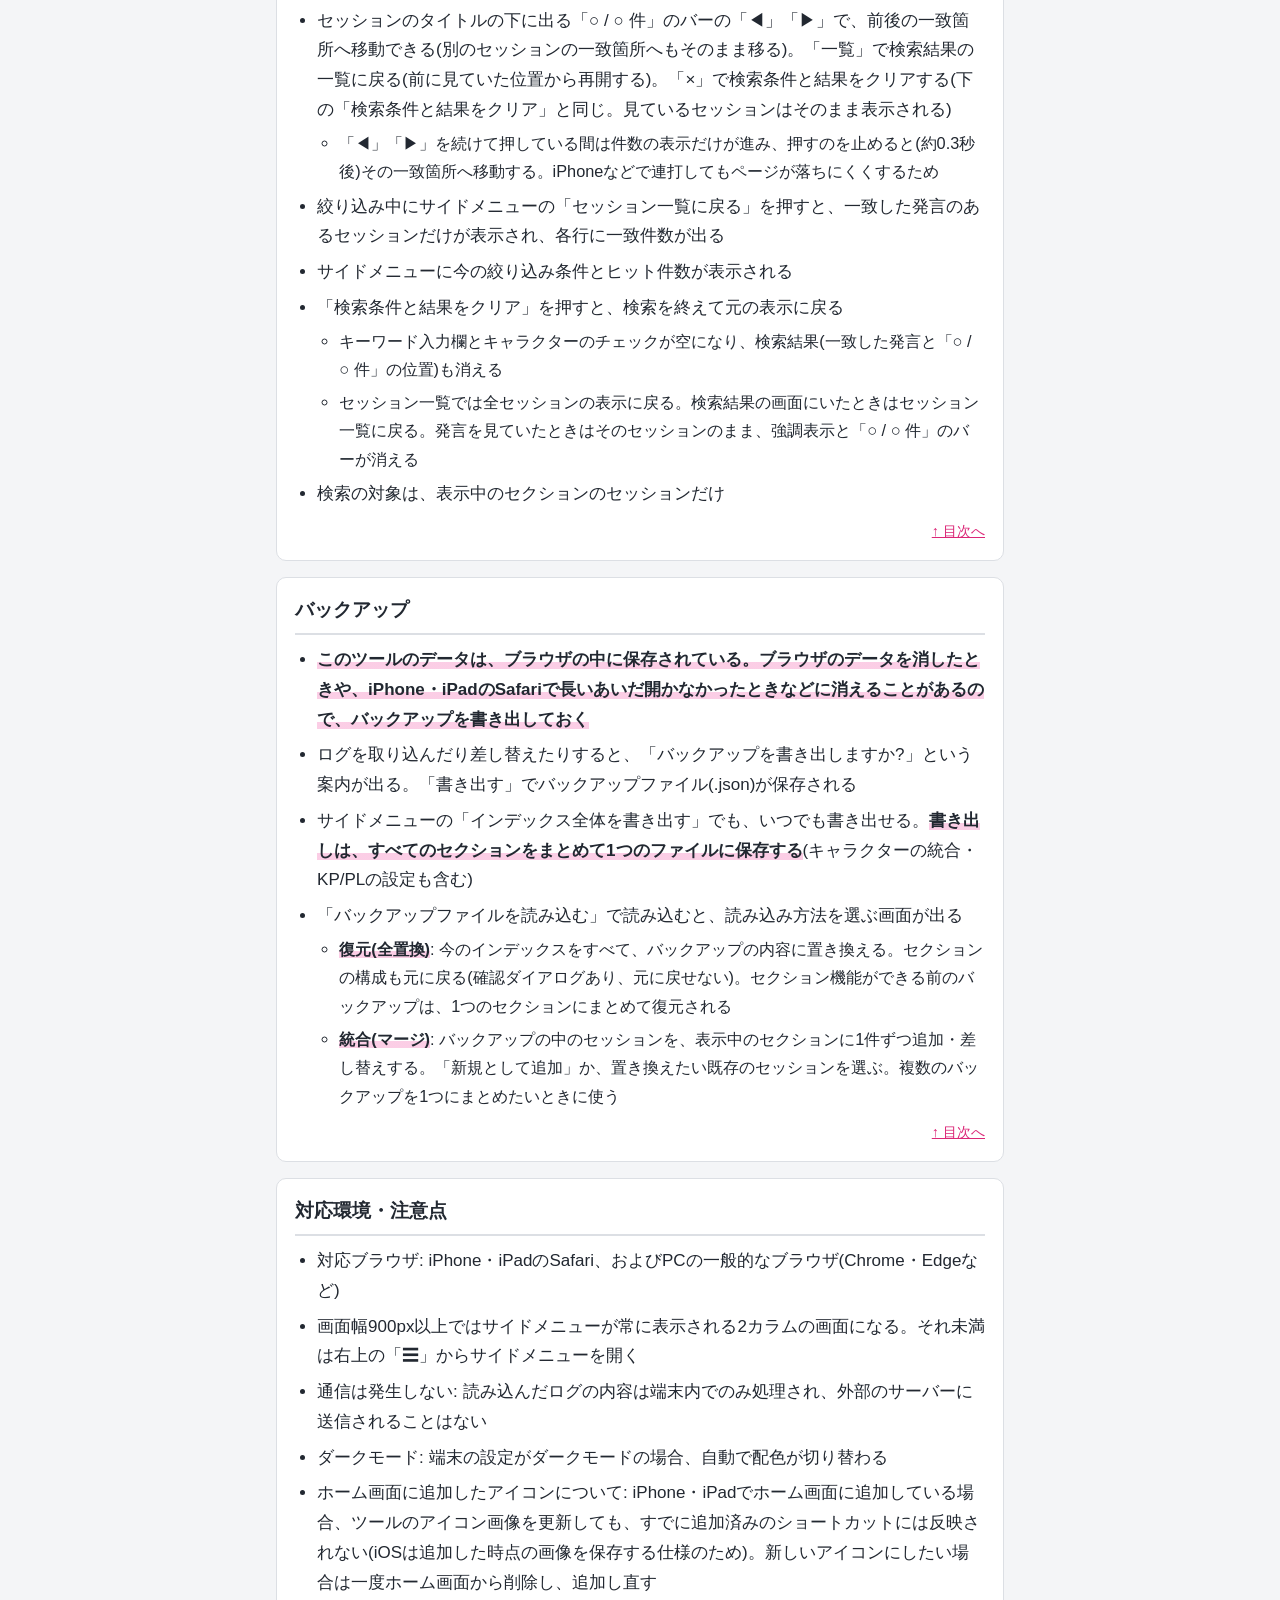
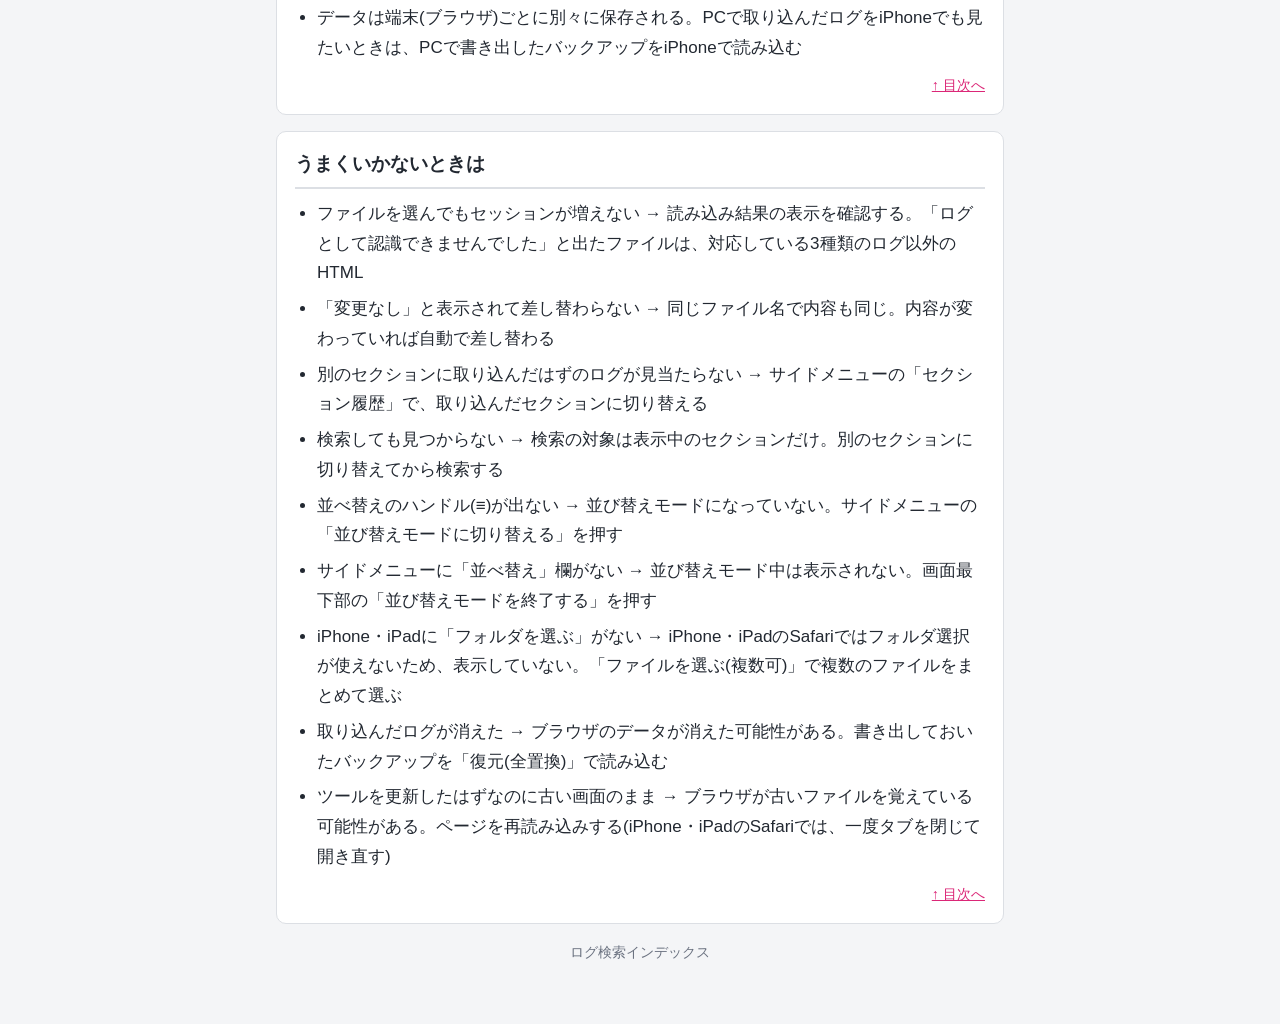
==== commit 206744ef: "「絞り込みを解除」ボタンの名称を「検索条件と結果をクリア」に変更、取扱説明書に働きを詳しく記載 Co-Authored-By: Claude Opus 5.5 <noreply@anthropic.c" ====
--- a/manual.html
+++ b/manual.html
@@ -105,7 +105,7 @@
 <section class="card sec" id="sec-8"><h2>発言の表示のされ方</h2><ul><li><strong>KP・PLの発言</strong>: 地の文として「名前：本文」の1行で表示し、左に色の帯が付く(KPは青、PLは茶色)</li><li><strong>ダイスロールの発言</strong>: 発言者にかかわらず、地の文の見た目で表示する(本文に「1D100」のような「数字D数字」と「＞」が含まれるものをダイスロールとみなす)</li><li><strong>キャラクターの発言</strong>: 色付きの名前の下に、吹き出しで本文を表示する</li><li><strong>システムメッセージ</strong>(SAN値やHPの変化の通知など、発言者のいないもの): 枠で囲んだ、灰色の小さめの文字で表示する。発言者名は出さない</li><li>infoタブの発言は、少し字下げした枠で表示する。otherタブの発言は、全体を灰色で表示する</li></ul><a class="to-top" href="#top">↑ 目次へ</a></section>
 <section class="card sec" id="sec-9"><h2>KP・PL(地の文)の設定</h2><ul><li>名前が「KP」「PL」の発言者(全角・半角、大文字・小文字の違いは無視)は、最初からKP・PLとして地の文で表示される</li><li>それ以外の発言者をKP・PLとして扱いたいときは、サイドメニューの「KP・PL(地の文)を設定する」を押し、発言者ごとに「KP(地の文)」「PL(地の文)」「キャラクター」を選ぶ。選ぶとすぐ表示に反映される</li></ul><a class="to-top" href="#top">↑ 目次へ</a></section>
 <section class="card sec" id="sec-10"><h2>キャラクターの統合</h2><ul><li>同じ名前で、色なしと色ありの発言が混ざっている発言者は、自動で色ありの方にそろえて1人として扱う</li><li>サイドメニューの「キャラクターを統合・解除する」から、選んだ2人以上の発言者を1人のキャラクターにまとめられる(例: 「立花 果凛」と「立花　果凛」)<ul><li>「代表の名前」で、まとめたあとに使う名前を選ぶ(最初は発言数が一番多い名前)</li><li>まとめたキャラクターは、絞り込みでは1人として扱われ、ログの表示も代表の名前と色になる。元のログファイルは書き換えない</li><li>「統合済み」の一覧から、まとめたものを解除できる</li></ul></li><li>「統合候補(表記ゆれ)」: スペースの有無・全角半角・末尾の読み仮名(「立花 果凛（たちばな かりん）」のような括弧書き)だけが違う名前が提案される。自動ではまとめないので、「選ぶ」を押してから「統合する」を押す</li></ul><a class="to-top" href="#top">↑ 目次へ</a></section>
-<section class="card sec" id="sec-11"><h2>検索・絞り込み</h2><ul><li>「キーワード検索」に言葉を入れる、または「キャラクターで絞り込む」で発言者にチェックを入れてから、「検索・絞り込みを実行」を押す<ul><li>キャラクターは複数選べる。複数選んだときは、選んだうちの誰かの発言が対象になる(OR)</li><li>キーワードとキャラクターを両方指定すると、「選んだキャラクターの発言のうち、キーワードを含むもの」が対象になる</li><li>キーワードは英字の大文字・小文字を区別しない</li><li>キャラクターの一覧は、表示中のセクションの中で発言数が多い順に並ぶ</li></ul></li><li>実行すると「検索結果」の画面になり、一致した発言がセッションごとに一覧で表示される<ul><li>セッションごとに見出し(タイトル・日付・そのセッションの一致件数)が付く</li><li>各行には発言者と本文の抜粋(キーワードの少し前から、最大3行)が出て、キーワードは濃い黄色で強調される</li><li>一致が100件を超えるときは最初の100件だけが表示され、一番下の「さらに表示(残り○件)」で100件ずつ追加できる</li></ul></li><li>一覧の行を押すと、そのセッションの該当する発言の場所へ移動する。一致した発言は黄色の背景、キーワードは濃い黄色で強調される</li><li>セッションのタイトルの下に出る「○ / ○ 件」のバーの「◀」「▶」で、前後の一致箇所へ移動できる(別のセッションの一致箇所へもそのまま移る)。「一覧」で検索結果の一覧に戻る(前に見ていた位置から再開する)。「×」で絞り込みを閉じる<ul><li>「◀」「▶」を続けて押している間は件数の表示だけが進み、押すのを止めると(約0.3秒後)その一致箇所へ移動する。iPhoneなどで連打してもページが落ちにくくするため</li></ul></li><li>絞り込み中にサイドメニューの「セッション一覧に戻る」を押すと、一致した発言のあるセッションだけが表示され、各行に一致件数が出る</li><li>「絞り込みを解除」で元に戻る(検索結果の画面にいたときはセッション一覧に戻る)。サイドメニューに今の絞り込み条件とヒット件数が表示される</li><li>検索の対象は、表示中のセクションのセッションだけ</li></ul><a class="to-top" href="#top">↑ 目次へ</a></section>
+<section class="card sec" id="sec-11"><h2>検索・絞り込み</h2><ul><li>「キーワード検索」に言葉を入れる、または「キャラクターで絞り込む」で発言者にチェックを入れてから、「検索・絞り込みを実行」を押す<ul><li>キャラクターは複数選べる。複数選んだときは、選んだうちの誰かの発言が対象になる(OR)</li><li>キーワードとキャラクターを両方指定すると、「選んだキャラクターの発言のうち、キーワードを含むもの」が対象になる</li><li>キーワードは英字の大文字・小文字を区別しない</li><li>キャラクターの一覧は、表示中のセクションの中で発言数が多い順に並ぶ</li></ul></li><li>実行すると「検索結果」の画面になり、一致した発言がセッションごとに一覧で表示される<ul><li>セッションごとに見出し(タイトル・日付・そのセッションの一致件数)が付く</li><li>各行には発言者と本文の抜粋(キーワードの少し前から、最大3行)が出て、キーワードは濃い黄色で強調される</li><li>一致が100件を超えるときは最初の100件だけが表示され、一番下の「さらに表示(残り○件)」で100件ずつ追加できる</li></ul></li><li>一覧の行を押すと、そのセッションの該当する発言の場所へ移動する。一致した発言は黄色の背景、キーワードは濃い黄色で強調される</li><li>セッションのタイトルの下に出る「○ / ○ 件」のバーの「◀」「▶」で、前後の一致箇所へ移動できる(別のセッションの一致箇所へもそのまま移る)。「一覧」で検索結果の一覧に戻る(前に見ていた位置から再開する)。「×」で検索条件と結果をクリアする(下の「検索条件と結果をクリア」と同じ。見ているセッションはそのまま表示される)<ul><li>「◀」「▶」を続けて押している間は件数の表示だけが進み、押すのを止めると(約0.3秒後)その一致箇所へ移動する。iPhoneなどで連打してもページが落ちにくくするため</li></ul></li><li>絞り込み中にサイドメニューの「セッション一覧に戻る」を押すと、一致した発言のあるセッションだけが表示され、各行に一致件数が出る</li><li>サイドメニューに今の絞り込み条件とヒット件数が表示される</li><li>「検索条件と結果をクリア」を押すと、検索を終えて元の表示に戻る<ul><li>キーワード入力欄とキャラクターのチェックが空になり、検索結果(一致した発言と「○ / ○ 件」の位置)も消える</li><li>セッション一覧では全セッションの表示に戻る。検索結果の画面にいたときはセッション一覧に戻る。発言を見ていたときはそのセッションのまま、強調表示と「○ / ○ 件」のバーが消える</li></ul></li><li>検索の対象は、表示中のセクションのセッションだけ</li></ul><a class="to-top" href="#top">↑ 目次へ</a></section>
 <section class="card sec" id="sec-12"><h2>バックアップ</h2><ul><li><strong>このツールのデータは、ブラウザの中に保存されている。ブラウザのデータを消したときや、iPhone・iPadのSafariで長いあいだ開かなかったときなどに消えることがあるので、バックアップを書き出しておく</strong></li><li>ログを取り込んだり差し替えたりすると、「バックアップを書き出しますか?」という案内が出る。「書き出す」でバックアップファイル(.json)が保存される</li><li>サイドメニューの「インデックス全体を書き出す」でも、いつでも書き出せる。<strong>書き出しは、すべてのセクションをまとめて1つのファイルに保存する</strong>(キャラクターの統合・KP/PLの設定も含む)</li><li>「バックアップファイルを読み込む」で読み込むと、読み込み方法を選ぶ画面が出る<ul><li><strong>復元(全置換)</strong>: 今のインデックスをすべて、バックアップの内容に置き換える。セクションの構成も元に戻る(確認ダイアログあり、元に戻せない)。セクション機能ができる前のバックアップは、1つのセクションにまとめて復元される</li><li><strong>統合(マージ)</strong>: バックアップの中のセッションを、表示中のセクションに1件ずつ追加・差し替えする。「新規として追加」か、置き換えたい既存のセッションを選ぶ。複数のバックアップを1つにまとめたいときに使う</li></ul></li></ul><a class="to-top" href="#top">↑ 目次へ</a></section>
 <section class="card sec" id="sec-13"><h2>対応環境・注意点</h2><ul><li>対応ブラウザ: iPhone・iPadのSafari、およびPCの一般的なブラウザ(Chrome・Edgeなど)</li><li>画面幅900px以上ではサイドメニューが常に表示される2カラムの画面になる。それ未満は右上の「☰」からサイドメニューを開く</li><li>通信は発生しない: 読み込んだログの内容は端末内でのみ処理され、外部のサーバーに送信されることはない</li><li>ダークモード: 端末の設定がダークモードの場合、自動で配色が切り替わる</li><li>ホーム画面に追加したアイコンについて: iPhone・iPadでホーム画面に追加している場合、ツールのアイコン画像を更新しても、すでに追加済みのショートカットには反映されない(iOSは追加した時点の画像を保存する仕様のため)。新しいアイコンにしたい場合は一度ホーム画面から削除し、追加し直す</li><li>データは端末(ブラウザ)ごとに別々に保存される。PCで取り込んだログをiPhoneでも見たいときは、PCで書き出したバックアップをiPhoneで読み込む</li></ul><a class="to-top" href="#top">↑ 目次へ</a></section>
 <section class="card sec" id="sec-14"><h2>うまくいかないときは</h2><ul><li>ファイルを選んでもセッションが増えない → 読み込み結果の表示を確認する。「ログとして認識できませんでした」と出たファイルは、対応している3種類のログ以外のHTML</li><li>「変更なし」と表示されて差し替わらない → 同じファイル名で内容も同じ。内容が変わっていれば自動で差し替わる</li><li>別のセクションに取り込んだはずのログが見当たらない → サイドメニューの「セクション履歴」で、取り込んだセクションに切り替える</li><li>検索しても見つからない → 検索の対象は表示中のセクションだけ。別のセクションに切り替えてから検索する</li><li>並べ替えのハンドル(≡)が出ない → 並び替えモードになっていない。サイドメニューの「並び替えモードに切り替える」を押す</li><li>サイドメニューに「並べ替え」欄がない → 並び替えモード中は表示されない。画面最下部の「並び替えモードを終了する」を押す</li><li>iPhone・iPadに「フォルダを選ぶ」がない → iPhone・iPadのSafariではフォルダ選択が使えないため、表示していない。「ファイルを選ぶ(複数可)」で複数のファイルをまとめて選ぶ</li><li>取り込んだログが消えた → ブラウザのデータが消えた可能性がある。書き出しておいたバックアップを「復元(全置換)」で読み込む</li><li>ツールを更新したはずなのに古い画面のまま → ブラウザが古いファイルを覚えている可能性がある。ページを再読み込みする(iPhone・iPadのSafariでは、一度タブを閉じて開き直す)</li></ul><a class="to-top" href="#top">↑ 目次へ</a></section>
